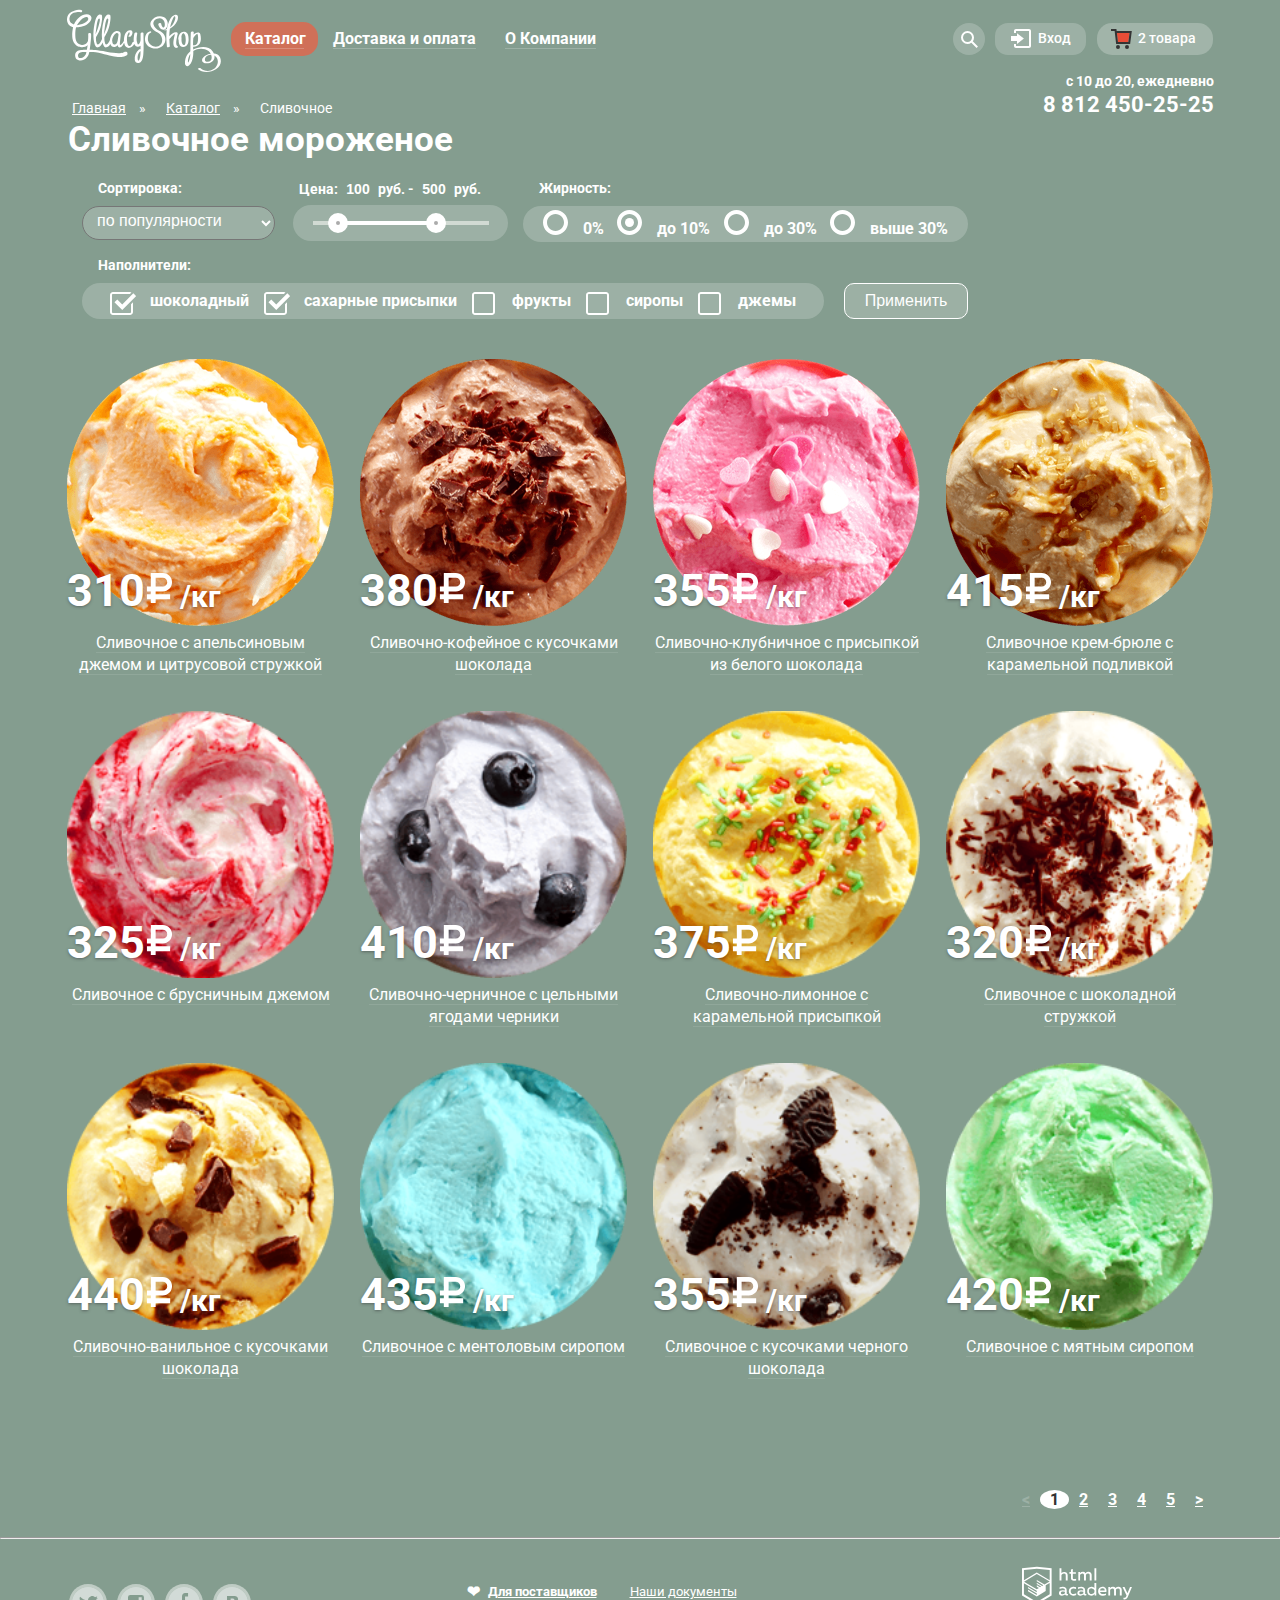
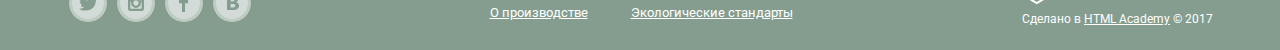
==== catalog.html @ 0a1d98f7 "Разметка + стили" ====
<!DOCTYPE html>
<html lang="ru">
	<head>
		<meta charset="UTF-8">
		<title>Магазин мороженого Глейси</title>
		<link href="https://fonts.googleapis.com/css?family=Roboto:400,500,700&amp;subset=cyrillic" rel="stylesheet">
		<link href="css/normalize.css" rel="stylesheet">
		<link href="css/style.css" rel="stylesheet">
	</head>
		
	<body>
	<div class="wrap-content">
		<div class="header-container">
			<header class="main-header">
				<div class="logo-menu">
					<div class="logo-header">
						<a href="index.html">
							<img src="img/logo.svg" width="154" height="64" alt="Логотип Глейси">
						</a>
					</div>
					<nav class="main-navigation">
						<ul class="site-navigation">
							<li class="top-nav top-nav-active"><a href="#">Каталог</a>
								<div class="head-sub-menu">
									<ul class="sub-menu">
										<li><a class="line-menu" href="#">Новинки</a></li>
										<li><a class="active-nav" href="catalog.html">Сливочное</a></li>
										<li><a href="#">Щербеты</a></li>
										<li><a href="#">Фруктовый лед</a></li>
										<li><a href="#">Мелорин</a></li>
									</ul>
								</div>
							</li>	
							<li class="top-nav"><a href="#">Доставка и оплата</a></li>
							<li class="top-nav"><a href="#">О Компании</a></li>
						</ul>
					</nav>
				</div>
				<section class="user-menu-info">
					<div class="user-menu">
						<h2 class="visually-hidden">Меню пользователя</h2>
						<div class="head-search">
								<a class="button-search" href="#">
									<svg xmlns="http://www.w3.org/2000/svg" xmlns:xlink="http://www.w3.org/1999/xlink" width="17" height="17" viewBox="0 0 17 17"><path class="loupe" fill="#fff" d="M16.958 15.527L11.75 10.32A6.455 6.455 0 0 0 13 6.5 6.5 6.5 0 1 0 6.5 13a6.465 6.465 0 0 0 3.839-1.263l5.205 5.204 1.414-1.414zM6.5 11C4.019 11 2 8.981 2 6.5S4.019 2 6.5 2 11 4.019 11 6.5 8.981 11 6.5 11z"/></svg>
								</a>
							<div class="search-window">
								<div class="search-window-content">
									<form action="https://echo.htmlacademy.ru" method="post">
											<input id="input-search" type="search" name="search" value="" placeholder="Что ищем?">
											<label class="input-name" for="input-search">Что ищем?</label>
											<label class="visually-hidden" for="input-search">Поле поиска</label>
									</form>
								</div>
							</div>
						</div>
						<div class="head-user">
							<a class="button-user" href="#">
								<svg xmlns="http://www.w3.org/2000/svg" xmlns:xlink="http://www.w3.org/1999/xlink" width="21" height="19" viewBox="0 0 21 19"><g class="entrance" fill="#fff"><path d="M6 14.875L12.917 9.5 6 4.125v2.917H-.042v4.917H6z"/><path d="M18 0H5C3.9 0 3 .9 3 2v2h2V2h13v15H5v-2H3v2c0 1.1.9 2 2 2h13c1.1 0 2-.9 2-2V2c0-1.1-.9-2-2-2z"/></g></svg>
								<span>Вход</span>
								</a>
							<div class="user-window">
								<div class="user-window-content">
									<form action="https://echo.htmlacademy.ru" method="post">
										<input id="enter-email" class="enter-email" type="email" name="email" value="" placeholder="Электронная почта" required>
											<label class="input-email" for="enter-email">Электронная почта</label>
											<label class="visually-hidden hidden" for="enter-email">Электронная почта
											</label>
										<input id="enter-password" class="enter-password" type="password" name="password" value="" placeholder="Пароль" required>
											<label class="input-password" for="enter-password">Пароль</label>
											<label class="visually-hidden visibility" for="enter-password">Пароль</label>
										<div class="inner-login">
										<button class="button button-user-enter" type="submit" value="Войти">Войти</button>
										<p>
											<a href="#">Забыли пароль?</a>
											<a href="#">Новая регистрация</a>
										</p>
										</div>
									</form>
								</div>
							</div>
						</div>
						<div class="head-basket">
							<a class="button-full-basket" href="#">
								<svg xmlns="http://www.w3.org/2000/svg" width="21" height="20" viewBox="0 0 21 20"><path fill="#E84D37" d="M5.888 4.031L6.922 13h10.45l1.176-8.969z"/><circle fill="#343434" cx="6.984" cy="18" r="2"/><circle fill="#343434" cx="15.984" cy="18" r="2"/><path fill="#343434" d="M5.657 2.031L5.422 0H0v2h3.64l1.5 13h13.988l1.699-12.969H5.657zM17.372 13H6.922L5.888 4.031h12.66L17.372 13z"/></svg>
							<span>2 товара</span>
							</a>
							<div class="basket-table-window">
								<div class="basket-window-content">
									<form class="basket-window-form" action="https://echo.htmlacademy.ru" method="post">
										<table class="basket-table">
											<tr class="item-price-size">
												<td><button class="basket-close-button" type="submit" value="Оформить заказ">Удалить товар</button></td>
												<td><img src="img/icebasket1.png" width="33" height="33" alt="Плобмир"></td>
												<td style="width: 230px;">Пломбир с апельсиновым джемом</td>
												<td>1,5 кг х 200 руб.</td>
												<td>300 руб.</td>
											</tr>
											<tr class="item-price-size">
												<td><button class="basket-close-button" type="submit" value="Оформить заказ">Удалить товар</button></td>
												<td><img src="img/icebasket2.png" width="33" height="33" alt="Клубничное"></td>
												<td>Клубничный пломбир с присыпкой из белого шоколада</td>
												<td>1,5 кг х 300 руб.</td>
												<td>450 руб.</td>
											</tr>
										</table>
										<div class="sum-total">
											<p><b>Итого: 750 руб.</b></p>
											<button class="button button-offer" type="submit">Оформить заказ</button>
										</div>
									</form>
								</div>
							</div>
						</div>
						<div class="info-menu">
							<p class="work-time">c 10 до 20, ежедневно
							<span><a class="tel" href="tel:88124502525">8 812 450-25-25</a></span></p>
						</div>
					</div>
				</section>
			</header>
		</div>

		<main class="container">
			<div class="breadcrumbs-container">
				<ul class="breadcrumbs">
					<li><a href="index.html">Главная</a></li>
					<li><a href="catalog.html">Каталог</a></li>
					<li><a class="breadcrumbs-active">Сливочное</a></li>
				</ul>
			<h1 class="catalog-caption">Сливочное мороженое</h1>
			</div>
				<section class="filters">
					<h2 class="visually-hidden">Фильтр товаров</h2>
						<form class="filter-form" method="get" action="https://echo.htmlacademy.ru">
							<div class="filter-row1">
								 <fieldset class="filter-category">
								 	<legend class="filter-sorting">Сортировка:</legend>
								 	<label class="visually-hidden" for="select-sorting">Сортировка</label>
								 		<select class="sorting" id="select-sorting">
								 			<option value="popular">по популярности</option>
								 			<option value="cheap">сначала недорогие</option>
								 			<option value="expensive">сначала дорогие</option>
								 			<option value="fat">по жирности</option>
								 		</select>
								 </fieldset>
								 <fieldset class="filter-category">
								 	<legend class="filter-price">Цена:
								 		<input class="min-price" type="text" name="min-price" value="100"> руб. -
								 		<input class="max-price" type="text" name="max-price" value="500"> руб.
								 	</legend>
								 		<div class="filter-range">
								 			<label class="visually-hidden">Цена:</label>
								 			<div class="range-controls">
								 				<div class="scale">
								 					<div class="bar"></div>
								 				</div>
								 			</div>
								 			<div class="range-toggle range-toggle-min"></div>
								 			<div class="range-toggle range-toggle-max"></div>
								 		</div>
								 </fieldset>
								 <fieldset class="filter-category">
								 	<legend class="filter-fat">Жирность:</legend>
								 		<div class="fat-wrapper">
								 			<label class="radio-container" for="zero">0%
												<input class="radio" type="radio" name="fat" id="zero" value="0">
												<span class="radio-checkmark"></span>
								 			</label>
								 			<label class="radio-container" for="ten">до 10%
								 				<input class="radio" type="radio" name="fat" id="ten" value="10" checked>
								 				<span class="radio-checkmark"></span>
								 			</label>
								 			<label class="radio-container" for="thirty">до 30%
								 				<input class="radio" type="radio" name="fat" id="thirty" value="30">
								 				<span class="radio-checkmark"></span>
								 			</label>
								 			<label class="radio-container" for="more-thirty">выше 30%
								 				<input class="radio" type="radio" name="fat" id="more-thirty" value="30+">
								 				<span class="radio-checkmark"></span>
								 			</label>		
								 		</div>
								 </fieldset>
							</div>
							<div class="filter-row2">
								 <fieldset class="filter-category">
								 	<legend class="filter-fillers">Наполнители:</legend>
								 		<div class="fillers">
								 			<label class="box-container" for="chokolate">шоколадный
								 				<input class="checkbox" type="checkbox" name="fillers" id="chokolate" checked>
								 				<span class="box-checkmark"></span>
								 			</label>
								 			<label class="box-container" for="sugar">сахарные присыпки
								 				<input class="checkbox" type="checkbox" name="fillers" id="sugar" checked>
								 				<span class="box-checkmark"></span>
								 			</label>
							 				<label class="box-container" for="fruit">фрукты
												<input class="checkbox" type="checkbox" name="fillers" id="fruit">
												<span class="box-checkmark"></span>
							 				</label>
							 				<label class="box-container" for="syrup">сиропы
							 					<input class="checkbox" type="checkbox" name="fillers" id="syrup">
							 					<span class="box-checkmark"></span>
							 				</label>
							 				<label class="box-container" for="jam">джемы
							 					<input class="checkbox" type="checkbox" name="fillers" id="jam">
							 					<span class="box-checkmark"></span>
							 				</label>		
								 		</div>
								 </fieldset>
								 <button class="filter-button" type="submit">Применить</button>
							</div>
						</form>
				</section>

				<section class="item-list">
					<h2 class="visually-hidden">Все мороженки</h2>
						<div class="catalog-container">
							<ul class="ice-cream-catalog">
								<li class="catalog-item">
									<div class="catalog-image-container">
										<a href="#">
											<img src="img/ice1.png" width="267"	height="267" alt="Апельсиновое мороженое">
										</a>
										<div class="item-price">
											<span>310</span><img src="img/ruble.svg" width="30" height="35" alt="Рублей"><span class="min-kg">/кг</span>
										</div>
										<a class="item-caption" href="#">Сливочное с апельсиновым джемом и цитрусовой стружкой</a>
										<a class="button item-button" href="#">Быстрый просмотр</a>
									</div>
								</li>
								<li class="catalog-item">
									<div class="catalog-image-container">
										<a href="#">
											<img src="img/ice2.png" width="267"	height="267" alt="Сливочно-кофейное с кусочками шоколада">
										</a>
										<div class="item-price">
											<span>380</span><img src="img/ruble.svg" width="30" height="35" alt="Рублей"><span class="min-kg">/кг</span>
										</div>
										<a class="item-caption" href="#">Сливочно-кофейное с кусочками шоколада</a>
										<a class="button item-button" href="#">Быстрый просмотр</a>
									</div>
								</li>
								<li class="catalog-item">
									<div class="catalog-image-container">
										<a href="#">
											<img src="img/ice3.png" width="267"	height="267" alt="Сливочно-клубничное с присыпкой из белого шоколада">
										</a>
										<div class="item-price">
											<span>355</span><img src="img/ruble.svg" width="30" height="35" alt="Рублей"><span class="min-kg">/кг</span>
										</div>
										<a class="item-caption" href="#">Сливочно-клубничное с присыпкой из белого шоколада</a>
										<a class="button item-button" href="#">Быстрый просмотр</a>
									</div>
								</li>
								<li class="catalog-item">
									<div class="catalog-image-container">
										<a href="#">
											<img src="img/ice4.png" width="267"	height="267" alt="Сливочное крем-брюле с карамельной подливкой">
										</a>
										<div class="item-price">
											<span>415</span><img src="img/ruble.svg" width="30" height="35" alt="Рублей"><span class="min-kg">/кг</span>
										</div>
										<a class="item-caption" href="#">Сливочное крем-брюле с карамельной подливкой</a>
										<a class="button item-button" href="#">Быстрый просмотр</a>
									</div>
								</li>
								<li class="catalog-item">
									<div class="catalog-image-container">
										<a href="#">
											<img src="img/ice5.png" width="267"	height="267" alt="Сливочное с брусничным джемом">
										</a>
										<div class="item-price">
											<span>325</span><img src="img/ruble.svg" width="30" height="35" alt="Рублей"><span class="min-kg">/кг</span>
										</div>
										<a class="item-caption" href="#">Сливочное с брусничным джемом</a>
										<a class="button item-button" href="#">Быстрый просмотр</a>
									</div>
								</li>
								<li class="catalog-item">
									<div class="catalog-image-container">
										<a href="#">
											<img src="img/ice6.png" width="267"	height="267" alt="Сливочно-черничное с цельными ягодами черники">
										</a>
										<div class="item-price">
											<span>410</span><img src="img/ruble.svg" width="30" height="35" alt="Рублей"><span class="min-kg">/кг</span>
										</div>
										<a class="item-caption" href="#">Сливочно-черничное с цельными ягодами черники</a>
										<a class="button item-button" href="#">Быстрый просмотр</a>
									</div>
								</li>
								<li class="catalog-item">
									<div class="catalog-image-container">
										<a href="#">
											<img src="img/ice7.png" width="267"	height="267" alt="Сливочно-лимонное с карамельной присыпкой">
										</a>
										<div class="item-price">
											<span>375</span><img src="img/ruble.svg" width="30" height="35" alt="Рублей"><span class="min-kg">/кг</span>
										</div>
										<a class="item-caption" href="#">Сливочно-лимонное с карамельной присыпкой</a>
										<a class="button item-button" href="#">Быстрый просмотр</a>
									</div>
								</li>
								<li class="catalog-item">
									<div class="catalog-image-container">
										<a href="#">
											<img src="img/ice8.png" width="267"	height="267" alt="Сливочное с шоколадной стружкой">
										</a>
										<div class="item-price">
											<span>320</span><img src="img/ruble.svg" width="30" height="35" alt="Рублей"><span class="min-kg">/кг</span>
										</div>
										<a class="item-caption" href="#">Сливочное с шоколадной стружкой</a>
										<a class="button item-button" href="#">Быстрый просмотр</a>
									</div>
								</li>
								<li class="catalog-item">
									<div class="catalog-image-container">
										<a href="#">
											<img src="img/ice9.png" width="267"	height="267" alt="Сливочно-ванильное с кусочками шоколада">
										</a>
										<div class="item-price">
											<span>440</span><img src="img/ruble.svg" width="30" height="35" alt="Рублей"><span class="min-kg">/кг</span>
										</div>
										<a class="item-caption" href="#">Сливочно-ванильное с кусочками шоколада</a>
										<a class="button item-button" href="#">Быстрый просмотр</a>
									</div>
								</li>
								<li class="catalog-item">
									<div class="catalog-image-container">
										<a href="#">
											<img src="img/ice10.png" width="267" height="267" alt="Сливочноe с ментоловым сиропом">
										</a>
										<div class="item-price">
											<span>435</span><img src="img/ruble.svg" width="30" height="35" alt="Рублей"><span class="min-kg">/кг</span>
										</div>
										<a class="item-caption" href="#">Сливочноe с ментоловым сиропом</a>
										<a class="button item-button" href="#">Быстрый просмотр</a>
									</div>
								</li>
								<li class="catalog-item">
									<div class="catalog-image-container">
										<a href="#">
											<img src="img/ice11.png" width="267" height="267" alt="Сливочное с кусочками черного шоколада">
										</a>
										<div class="item-price">
											<span>355</span><img src="img/ruble.svg" width="30" height="35" alt="Рублей"><span class="min-kg">/кг</span>
										</div>
										<a class="item-caption" href="#">Сливочное с кусочками черного шоколада</a>
										<a class="button item-button" href="#">Быстрый просмотр</a>
									</div>
								</li>
								<li class="catalog-item">
									<div class="catalog-image-container">
										<a href="#">
											<img src="img/ice12.png" width="267" height="267" alt="Сливочное с мятным сиропом">
										</a>
										<div class="item-price">
											<span>420</span><img src="img/ruble.svg" width="30" height="35" alt="Рублей"><span class="min-kg">/кг</span>
										</div>
										<a class="item-caption" href="#">Сливочное с мятным сиропом</a>
										<a class="button item-button" href="#">Быстрый просмотр</a>
									</div>
								</li>
							</ul>
						</div>
						<div class="container-pagination-list">
							<ul class="pagination-list">
								<li class="pagination-item not-active">
									<a href="#">&lt;</a></li>
								<li class="pagination-item pagination-item-current">
									<a>1</a></li>
								<li class="pagination-item">
									<a href="#">2</a></li>
								<li class="pagination-item">
									<a href="#">3</a></li>
								<li class="pagination-item">
									<a href="#">4</a></li>
								<li class="pagination-item">
									<a href="#">5</a></li>
								<li class="pagination-item">
									<a href="#">&gt;</a></li>
							</ul>
						</div>
				</section>
			<hr>
		</main>

				
				<footer class="main-footer">
			<h2 class="visually-hidden">Мы в соцсетях</h2>
				<div class="footer-social">
					<ul>
						<li><a class="social-button" href="#"><span class="visually-hidden">Твитер</span>
						<svg xmlns="http://www.w3.org/2000/svg" width="32" height="32" viewBox="0 0 32 32"><path fill="#e6ebe9" d="M16 0C7.164 0 0 7.164 0 16c0 8.837 7.164 16 16 16 8.837 0 16-7.163 16-16 0-8.836-7.163-16-16-16zm7.944 12.809c-.251 6.516-3.463 10.832-10.992 10.702h-.486c-.447 0-4.543-.443-5.344-1.823 2.479.19 4.247-.406 5.12-1.136-1.048-.289-2.923-.461-3.251-2.848.384.104.618.221 1.299.113-1.307-.824-2.758-1.519-2.679-3.643.311.317 1.164.518 1.46.457-.768-.233-2.149-3.244-.974-4.781 1.984 1.79 4.075 3.482 7.804 3.643.227-2.214 1.24-3.699 3.168-4.325 1.84-.479 3.255.26 3.901 1.138.737-.224 1.453-.466 2.193-.685-.004.833-.569 1.463-.935 1.709.747.165 1.423-.475 1.423-.475-.184.963-1.094 1.725-1.707 1.954z"/></svg>
						</a></li>
						<li><a class="social-button" href="#"><span class="visually-hidden">Инстаграм</span>
						<svg xmlns="http://www.w3.org/2000/svg" width="32" height="32" viewBox="0 0 32 32"><g fill="#e6ebe9"><path d="M20.916 16a4.938 4.938 0 1 1-9.877 0c0-.394.051-.773.138-1.14h-.897v6.838h11.396V14.86h-.897c.086.367.137.746.137 1.14z"/><path d="M15.978 18.659c1.466 0 2.659-1.193 2.659-2.659s-1.193-2.659-2.659-2.659c-1.466 0-2.659 1.193-2.659 2.659s1.192 2.659 2.659 2.659zM18.637 10.302h3.039v3.039h-3.039z"/><path d="M16 0C7.164 0 0 7.164 0 16c0 8.837 7.164 16 16 16 8.837 0 16-7.163 16-16 0-8.836-7.163-16-16-16zm7.955 21.698a2.285 2.285 0 0 1-2.279 2.279H10.279A2.285 2.285 0 0 1 8 21.698V10.302a2.286 2.286 0 0 1 2.279-2.279h11.396a2.286 2.286 0 0 1 2.279 2.279v11.396z"/></g></svg></a></li>
						<li><a class="social-button" href="#"><span class="visually-hidden">Фейсбук</span>
						<svg xmlns="http://www.w3.org/2000/svg" width="32" height="32" viewBox="0 0 32 32"><path fill="#e6ebe9" d="M16 0C7.164 0 0 7.163 0 16s7.164 16 16 16c8.837 0 16-7.164 16-16S24.837 0 16 0zm4.062 9.455h-3.021v3.444h3.021v3.445h-3.021v8.61H14.02v-8.61H11v-3.445h3.021V9.455c0-1.902 1.353-3.445 3.021-3.445h3.021v3.445z"/></svg>
						</a></li>
						<li><a class="social-button" href="#"><span class="visually-hidden">Вконтакте</span>
						<svg xmlns="http://www.w3.org/2000/svg" width="32" height="32" viewBox="0 0 32 32"><g fill="#e6ebe9"><path d="M16.637 14.495c.402-.019.719-.082.951-.188.326-.145.54-.33.641-.559.101-.229.15-.496.15-.797 0-.232-.058-.465-.174-.697-.116-.232-.322-.405-.617-.517-.264-.1-.592-.155-.984-.165a76.242 76.242 0 0 0-1.652-.014h-.339v2.965h.565c.571 0 1.057-.009 1.459-.028zM18.118 17.084c-.282-.081-.672-.125-1.166-.132a127.97 127.97 0 0 0-1.55-.009h-.79v3.493h.264c1.014 0 1.74-.003 2.18-.009a3.2 3.2 0 0 0 1.212-.245c.377-.157.633-.364.774-.625s.214-.562.214-.9c0-.446-.088-.788-.261-1.03-.17-.241-.464-.423-.877-.543z"/><path d="M16 0C7.164 0 0 7.164 0 16c0 8.837 7.164 16 16 16 8.837 0 16-7.163 16-16 0-8.836-7.163-16-16-16zm6.602 20.531a3.73 3.73 0 0 1-1.124 1.327c-.552.415-1.161.71-1.823.886s-1.501.264-2.519.264h-6.121V8.987h5.443c1.13 0 1.957.038 2.48.113a5.126 5.126 0 0 1 1.561.5c.533.27.929.632 1.189 1.087.26.455.392.975.392 1.558 0 .678-.179 1.278-.536 1.795-.358.518-.863.92-1.517 1.208v.075c.917.182 1.642.559 2.179 1.13.537.571.807 1.325.807 2.261 0 .678-.138 1.283-.411 1.817z"/></g></svg>
						</a></li>
					</ul>
				</div>

				<div class="footer-docs">
					<ul class="footer-menu">
						<li><a class="heart" href="#">Для поставщиков</a></li>
						<li><a href="#">Наши документы</a></li>
					</ul>
					<ul class="footer-menu-2">
						<li><a href="#">О производстве</a></li>
						<li><a href="#">Экологические стандарты</a></li>
					</ul>
				</div>


				<div class="copyright">
					<a href="https://htmlacademy.ru/intensive/htmlcss"><img src="img/logo-htmlacademy.svg" width="110" height="45" alt="Логотип HTML Academy"></a>
					<p>Сделано в <a href="https://htmlacademy.ru/intensive/htmlcss">HTML Academy</a> © 2017</p>
				</div>
		</footer>
	</div>
	</body>
</html>
---- css/style.css ----
html,
body {
	margin: 0;
	padding: 0;
	font-family: "Roboto", Arial, sans-serif;
	font-size: 16px;
	line-height: 22px;
	color: #323232;
	font-weight: bold;
	background-color: #849d8f;
}

body > input[type="radio"] {
	display: none;
}

/* Стили шрифтов */

.promo-caption {
	font-size: 35px;
	line-height: 41px;
	color: #ffffff;
	font-weight: bold;
}

.feedback-caption {
	font-size: 24px;
	line-height: 28px;
	color: #323232;
	font-weight: bold;
}

.catalog-caption {
	font-size: 35px;
	line-height: 41px;
	color: #ffffff;
	font-weight: bold;
}

.item-caption {
	font-size: 16px;
	line-height: 22px;
	color: #ffffff;
	font-weight: normal;
}

/* Скрыть заголовки доступно */

.visually-hidden:not(:focus):not(:active),
input[type="checkbox"].visually-hidden,
input[type="radio"].visually-hidden {
	position: absolute;
	width: 1px;
	height: 1px;
	margin: -1px;
	border: 0;
	padding: 0;
	white-space: nowrap;
	clip-path: inset(100%);
	clip: rect(0 0 0 0);
	overflow: hidden;
}

/* Слайд + одновременный фон */

.site-wrapper::before,
.site-wrapper::after {
	content: "";
	visibility: hidden;
}

.site-wrapper::before {
	background-image: url("slide-2.png");
}

.site-wrapper::before {
	img;
}

.site-wrapper::after {
	background-image: url("slide-3.png");
}

.site-wrapper {
 	min-width: 940px;
	background-color: #849d8f;
	background-image: url("../img/slide1.png");
 	background-repeat: no-repeat;
 	background-position: top center;
 	transition: background-image 0.5s ease, background-color 0.5s ease;
}

.slider {
	width: 1146px;
	position: relative;
	padding-top: 270px;
	margin: 0 auto;
	text-align: center;
	color: #ffffff;
	margin-bottom: 40px;
}

.slide {
	display: none;
}

.slide-title {
	width: 700px;
	margin: 0 auto;
	margin-top: -9px;
	margin-bottom: 30px;
	font-weight: bold;
	font-size: 60px;
	line-height: 60px;
}

.slide-btn {
	display: inline-block;
	padding: 10px 40px;
	font-weight: bold;
	font-size: 32px;
	line-height: 44px;
	vertical-align: top;
	color: #ffffff;
	text-decoration: none;
	text-shadow: 0 2px 5px rgba(160, 32, 11, 0.76);
	background: #f26843;
	background:    -moz-linear-gradient(top, #f26843 0%, #e74a35 100%);
	background: -webkit-linear-gradient(top, #f26843 0%, #e74a35 100%);
	background:         linear-gradient(to bottom, #f26843 0%, #e74a35 100%);
	border-radius: 100px;
	box-shadow: 0 2px 2px rgba(172, 16, 0, 0.64);
}

.button {
    display: inline-block;
    padding: 10px 22px;
    font-weight: bold;
    font-size: 18px;
    line-height: 24px;
    vertical-align: top;
    color: #ffffff;
	text-decoration: none;
	text-shadow: 0 2px 5px rgba(160, 32, 11, 0.76);
	white-space: nowrap;
	background: #f26843;
	background:    -moz-linear-gradient(top, #f26843 0%, #e74a35 100%);
	background: -webkit-linear-gradient(top, #f26843 0%, #e74a35 100%);
	background:         linear-gradient(to bottom, #f26843 0%, #e74a35 100%);
	border-radius: 100px;
	border: none;
	box-shadow: 0 2px 2px rgba(172, 16, 0, 0.64);
    cursor: pointer;
}

.slide-btn:hover,
.button:hover {
	background:    -moz-linear-gradient(top, #f58669 0%, #ec6f5e 100%);
	background: -webkit-linear-gradient(top, #f58669 0%, #ec6f5e 100%);
	background:         linear-gradient(to bottom, #f58669 0%, #ec6f5e 100%);
	box-shadow: 0 2px 2px rgba(172, 16, 0, 1);
}

.slide-btn:active,
.button:active {
	background:    -moz-linear-gradient(top, #d84732 0%, #e1613e 100%);
	background: -webkit-linear-gradient(top, #d84732 0%, #e1613e 100%);
	background:         linear-gradient(to bottom, #d84732 0%, #e1613e 100%);
	box-shadow: inset 0 2px 2px rgba(172, 16, 0, 1);
}

.slider-controls {
	position: absolute;
	bottom: 21px;
	left: 0;
	z-index: 20;
	font-size: 0;
}

.slider-controls label:hover {
	background-color: #b2c1b7;
}

.slider-controls label {
	display: inline-block;
	width: 17px;
	height: 17px;
	margin-right: 8px;
	vertical-align: top;
	background-color: transparent;
	border: 2px solid #ffffff;
	border-radius: 50%;
	cursor: pointer;
}

#btn-1:checked ~ .site-wrapper #slide1,
#btn-2:checked ~ .site-wrapper #slide2,
#btn-3:checked ~ .site-wrapper #slide3 {
	display: block;
}

#btn-1:checked ~ .site-wrapper {
	background-color: #849d8f;
	background-image: url("../img/slide1.png");
}

#btn-2:checked ~ .site-wrapper {
	background-color: #8996a6;
	background-image: url("../img/slide2.png");
}

#btn-3:checked ~ .site-wrapper {
	background-color: #9d8b84;
	background-image: url("../img/slide3.png");
}

#btn-1:checked ~ .site-wrapper label[for="btn-1"],
#btn-2:checked ~ .site-wrapper label[for="btn-2"],
#btn-3:checked ~ .site-wrapper label[for="btn-3"] {
	background-color: #ffffff;
}

/* Хэдер */

.header-container {
	max-width: 1200px;
	display: flex;
	margin-left: auto;
	margin-right: auto;
}

.main-header {
	display: flex;
	margin-left: auto;
	margin-right: auto;
	width: 1200px;
	font-size: 16px;
	line-height: 18px;
	color: #ffffff;
}

.logo-menu {
	display: flex;
	width: 585px;
}

.logo-header {
	width: 154px;
	margin-top: 9px;
	margin-left: 27px;
}

/* Навигация */

.site-navigation {
	display: flex;
	list-style: none;
	justify-content: space-around;
	width: 380px;
	padding:0;
	margin: 0;
	margin-top: 22px;
	margin-left: 9px;
}

.head-sub-menu {
	position: relative;
	padding-top: 10px;
}

.sub-menu {
	position: absolute;
    top: 5px;
    display: none;
    box-sizing: border-box;
    width: 143px;
    margin-left: -7px;
    padding: 0;
    overflow: hidden;
    list-style: none;
    background-color: rgba(248,247,244,1);
    border-radius: 5px;
    box-shadow: 0 20px 20px rgba(0,0,0,.4);
    z-index: 20;
}

.sub-menu .line-menu {
    position: relative;
    padding-top: 9px;
    padding-bottom: 10px;
    font-weight: bold;
}

.sub-menu .line-menu::after {
    content: "";
    position: absolute;
    right: 9px;
    bottom: 0;
    left: 6px;
    height: 1px;
    background-color: rgba(0,0,0,.2);
}

.site-navigation > li:hover .sub-menu {
    display: block;
}

.site-navigation a {
	display: block;
	padding: 8px 14px;
	color: #ffffff;
	text-decoration: none;
	border-radius: 15px;
}

.top-nav > a::after {
    content: "";
    display: block;
    height: 1px;
    background-color: rgba(255,255,255,.2);
}

.sub-menu a {
	display: block;
    padding: 8px 5px 8px 22px;
    font-weight: 400;
    font-size: 14px;
    line-height: 16px;
    color: #323232;
    white-space: normal;
    text-decoration: none;
}

.site-navigation a:hover,
.site-navigation a:focus {
	color: #242424;
	background-color: #f7f6f3;
}

.sub-menu a:hover {
	color: #242424;
	background: #fbded7;
	border-radius: 0px;
}

.sub-menu a:active {
	color: #242424;
	background: #f6b5a5;
}

ul .top-nav-active {
	width: 87px;
	height: 34px;
	background: #d07058;
	border-radius: 15px;
}

li .active-nav {
	background: #d07058;
	border-radius: 0px;
}

/* Меню пользователя */

.user-menu-info {
	display: flex;
	width: 270px;
	flex-wrap: wrap;
	margin-left: auto;
	margin-right: 22px;
	margin-top: 23px;
	font-weight: 500;
	font-size: 14px;
	line-height: 15px;
}

.user-menu {
	display: flex;
	flex-wrap: wrap;
	justify-content: space-around;
	width: 270px;
}

/* Меню поиска */

.head-search {
	position: relative;
}

.button-search {
	display: flex;
	width: 32px;
	height: 32px;
	background-color: rgba(255,255,255,.2);
	text-align: center;
	border-radius: 50%;
}

.button-search svg { 
	position: absolute;
	top: 0;
	bottom: 0;
	right: 0;
	left: 0;
	margin: auto;
}

.button-search:hover,
.button-search:hover .loupe {
	background-color: rgba(248,247,244,1);
	fill: #000;
}

.search-window {
	width: 342px;
	position: absolute;
	right: 0;
	padding-top: 10px;
	visibility: hidden;
	pointer-events: none;
	transform: scale(0.8);
	opacity: 0;
	transition: all 150ms ease-out;
	box-shadow: 0 20px 20px rgba(0,0,0,.4);
	border-radius: 10px;
	z-index: 20;
}

.search-window-content {
	height: 60px;
	background-color: rgba(248,247,244,1);
	padding: 15px;
	padding-top: 1px;
	border-radius: 10px;
}

.button-search:hover + .search-window,
.button-search:focus + .search-window,
.search-window:hover,
.search-window:focus-within {
	visibility: visible;
	pointer-events: all;
	transform: scale(1);
	opacity: 1;
}

input[type=search] {
	display: block;
	width: 100%;
    box-sizing: border-box;
    margin-top: 20px;
    padding: 10px 14px;
    overflow: hidden;
    color: #000;
    font-weight: bold;
    white-space: nowrap;
    border: 1px solid rgba(178,178,178,.5);
    border-radius: 5px;
    box-shadow: none;
}

input[type=search]:hover {
    padding: 9px 13px;
    border: 2px solid rgba(154,154,154,.52);
}

.search-window-content {
	position: relative;
}

input[type=search]:focus + label {
	position: absolute;
	top: 5px;
	left: 31px;
	visibility: visible;
	color: rgba(91, 157, 223, 1);
	font-size: 11px;
	line-height: 13px;
	font-weight: medium;
}

.input-name {
	visibility: hidden;
}

/* Меню входа */

.head-user {
	position: relative;
}

.button-user {
	position: relative;
	width: 52px;
	height: 21px;
	padding: 8px 6px 3px 33px; 
	display: block;
	background-color: rgba(255,255,255,.2);
	text-align: center;
	border-radius: 13px;
	vertical-align: middle;
	text-decoration: none;
}

.button-user svg { 
	position: absolute;
	left: 16px;
	top: 6px;
}

.button-user:hover,
.button-user:hover .entrance {
	color: #000;
	background-color: rgba(248,247,244,1);
	fill: #000;
}

.user-window {
	display: flex;
	justify-content: space-between;
	position: absolute;
	right: 0px;
	padding-top: 10px;
	visibility: hidden;
	pointer-events: none;
	transform: scale(0.8);
	opacity: 0;
	transition: all 150ms ease-out;
	max-width: 342px;
	box-shadow: 0 20px 20px rgba(0,0,0,.4);
	border-radius: 10px;
	z-index: 20;
}

.user-window-content {
	position: relative;
	text-align: center;
	width: 278px;
	height: 215px;
	background-color: rgba(248,247,244,1);
	border-radius: 10px;
}

.user-window-form {
	height: 215px;
}

.inner-login {
	display: flex;
	justify-content: space-between;
	text-align: left;
	align-items: center;
	width: 245px;
	height: 45px;
	margin-top: 10px;
	margin-left: 20px;
}

.button-user:hover + .user-window,
.button-user:focus + .user-window,
.user-window:hover,
.user-window:focus-within {
	visibility: visible;
	pointer-events: all;
	transform: scale(1);
	opacity: 1;
}

input[type=email]:focus + label {
	position: absolute;
	top: 5px;
	left: 31px;
	visibility: visible;
	color: rgba(91, 157, 223, 1);
	font-size: 11px;
	line-height: 13px;
	font-weight: medium;
}

input[type=password]:focus + label {
	position: absolute;
	top: 67px;
	left: 31px;
	visibility: visible;
	color: rgba(91, 157, 223, 1);
	font-size: 11px;
	line-height: 13px;
	font-weight: medium;
	height: 150px;
}

.enter-email {
    margin-top: 20px;
}

.enter-password {
	margin-top: 10px;
}

.enter-email,
.enter-password,
.user-feedback,
.email-feedback {
	width: 240px;
    box-sizing: border-box;
    padding: 10px 14px;
    overflow: hidden;
    color: #000;
    font-weight: bold;
    white-space: nowrap;
    border: 1px solid rgba(178,178,178,.52);
    border-radius: 5px;
    box-shadow: none;
}

.enter-email:hover,
.enter-password:hover,
.user-feedback:hover,
.email-feedback:hover {
    padding: 9px 13px;
    border: 2px solid rgba(154,154,154,.52);
}

.user-feedback {
	width: 267px;
}

.text-feedback {
	width: 428px;
	box-sizing: border-box;
	padding: 15px 10px;
	overflow: hidden;
	color: #000;
    font-weight: bold;
    white-space: nowrap;
    border: 1px solid rgba(178,178,178,.52);
    border-radius: 5px;
    box-shadow: none;
}

.text-feedback:hover {
	padding: 14px 9px;
    border: 2px solid rgba(154,154,154,.52);
}

.inner-login p {
	width: 130px;
}

.user-window-content a {
    font-size: 13px;
    line-height: 24px;
    color: #323232;
    font-weight: medium;
    text-decoration: none;
    border-bottom: 1px solid rgba(0,0,0,.3);
}

.input-email,
.input-password {
	visibility: hidden;
}

/* Корзина */

.head-basket span {
	color: #fff;
}

.button-empty-basket {
	position: relative;
	width: 72px;
	height: 19px;
	padding: 8px 17px 5px 27px; 
	display: block;
	background-color: rgba(255,255,255,.2);
	text-align: center;
	border-radius: 15px;
	vertical-align: middle;
	text-decoration: none;
}

.button-empty-basket svg { 
	position: absolute;
	left: 17px;
	top: 6px;
}

.button-empty-basket:hover,
.button-empty-basket:hover .basket,
.head-basket:hover span {
	color: #000;
	background-color: rgba(248,247,244,1);
	fill: #000;
}

/* Стилизация плэйсхолдеров */

::-webkit-input-placeholder {color:#b4b4b4; font-weight: 500;}
::-moz-placeholder          {color:#b4b4b4; font-weight: 500;}
:-moz-placeholder           {color:#b4b4b4; font-weight: 500;}
:-ms-input-placeholder      {color:#b4b4b4; font-weight: 500;}

/* Инфо меню */

.info-menu {
	margin: 0;
	padding: 0;
	margin-top: 4px;
	margin-right: 4px;
	text-align: right;
	width: 270px;
	font-size: 14px;
	line-height: 16px;
	font-weight: bold;
}

.info-menu a {
	display: block;
}

.tel {
 	margin-top: 4px;
 	font-size: 22px;
 	line-height: 24px;
 	font-weight: bold;
 	color: #ffffff;
 	text-decoration: none;
 }

 /* Промо */

.promo {
	display: flex;
	margin: 0 auto;
	width: 1146px;
	justify-content: space-between;
}

.promo1 {
	width: 560px;
	height: 230px;
	margin-top: 2px;
	background-image: url(../img/malina.jpg);
	border-radius: 15px;
}

.promo2 {
	width: 560px;
	height: 230px;
	margin-top: 2px;
	background-image: url(../img/chokolate.jpg);
	border-radius: 15px;
}

.promo1 h2,
.promo2 h2 {
	margin-left: 18px;
	margin-top: 16px;
}

.promo1 p,
.promo2 p {
	margin-top: -15px;
	margin-left: 19px;
	font-size: 18px;
	line-height: 22px;
	width: 515px;
	color: #ffffff;
	z-index: 1;
}

.promo1 a {
	margin-left: 375px;
	margin-top: 27px;
}

.promo2 a {
	margin-left: 350px;
	margin-top: 26px;
}

/* Краткий каталог */

.item-list {
	display: flex;
	margin-top: 25px;
	width: 1146px;
	margin: 0 auto;
}

.ice-cream-catalog {
	display: flex;
	justify-content: space-between;
	width: 1146px;
	flex-wrap: wrap;
	padding: 0;
	margin-top: 35px;
	list-style: none;
}

.ice-cream-catalog p {
	width: 267px;
	height: 267px;
	text-align: center;
	text-decoration: underline;
	color: #ffffff;
}

.catalog-item {
	position: relative;
    text-align: center;
	width: 267px;
	padding: 0;
	padding-top: 5px;
  	margin: 0;
	margin-bottom: 30px;
	margin-right: 23px;
}

.item-price {
	position: absolute;
	left: 0px;
	top: 214px;
	color: #ffffff;
	font-size: 45px;
	line-height: 45px;
	font-weight: bold;
	text-shadow: 0 1px 3px rgba(49,50,53,.5);
	z-index: 1;
}

.item-price .rubli {
	position: absolute;
	margin-top: 6px;
	left: 80px;
	z-index: 1;
}

.item-price .min-kg {
	position: absolute;
	top: 6px;
	left: 113px;
	font-size: 30px;
	white-space: nowrap;
	z-index: 1;
}

.hit {
	position: absolute;
	z-index: 2;
}

.catalog-item:hover::before {
    content: "";
    position: absolute;
    left: -9px;
    top: -5px;
    display: block;
    width: 285px;
    height: 340px;
    padding-bottom: 60px;
    background-color: rgba(255,255,255,.2);
    border-radius: 5px;
    box-shadow: 0 20px 20px rgba(0,0,0,.4);
	z-index: 1;
}

.catalog-item:hover .item-button {
    position: absolute;
    left: 150px;
    display: block;
    margin: 10px 10px 10px -101px;
    padding: 10px 18px;
    text-align: center;
    z-index: 2;
}

.catalog-image-container .item-button {
	text-decoration: none;
}

.catalog-image-container .item-caption {
	text-decoration: none;
}

.catalog-image-container .catalog-ice {
	margin-bottom: 5px;
}

.item-caption {
	border-bottom: 1px solid rgba(255,255,255,.1);
}

.catalog-item:hover .item-caption {
	border-bottom: none;
}

.item-button {
	display: none;
}

/* Инфо магазина */

.info-gllacy {
	display: flex;
	width: 1146px;
	height: 307px;
	margin-right: auto;
	margin-left: auto;
	margin-top: -8px;
}

.info-about-us {
	max-width: 1146px;
    padding: 0px;
    background: #ebdfc6 url(../img/wafer.png);
    border-radius: 15px;
}

.info-caption {
	padding-left: 20px;
	padding-top: 24px;
}

.info-about-us .features {
    margin: 0;
    padding: 0;
}

.feature {
	display: inline-block;
	box-sizing: border-box;
	width: 565px;
    margin-right: 2px;
    padding: 17px 8px 10px 76px;
    list-style-type: none;
    vertical-align: top;
    color: #323232;
}

.info-gllacy b {
	font-size: 24px;
	line-height: 30px;
	font-weight: medium;
}

.info-gllacy li {
	list-style: none;
	font-weight: normal;
}

.feature {
	position: relative;
}

.feature1::before  {
	content: "";
	position: absolute;
	background-image: url(../img/ice-cream.svg);
	width: 49px;
  	height: 49px;
  	left: 20px;
    top: 8px;
}

.feature2::before  {
	content: "";
	position: absolute;
	background-image: url(../img/cow.svg);
	width: 49px;
  	height: 49px;
  	left: 16px;
    top: 8px;
}

.feature3::before  {
	content: "";
	position: absolute;
	background-image: url(../img/eco.svg);
	width: 49px;
  	height: 49px;
  	left: 19px;
    top: 5px;
}

.feature4::before  {
	content: "";
	position: absolute;
	background-image: url(../img/thermometer.svg);
	width: 49px;
  	height: 49px;
    left: 15px;
    top: 5px;
}

.news-subscription {
	display: flex;
	width: 1146px;
	justify-content: space-between;
	margin: 0 auto;
	margin-top: 40px;
}

/* Новости */

.news {
	background-image: url(../img/strawberry.jpg);
	width: 560px;
	height: 220px;
	border-radius: 15px;
}

.subscription {
	background-image: url(../img/post-bg.png);
	width: 560px;
	height: 220px;
	border-radius: 15px;
}

.news p {
	margin-left: 20px;
	margin-top: 22px;
	font-size: 16px;
	line-height: 22px;
	font-weight: medium;
}

.news a {
	display: flex;
	width: 285px;
	font-size: 24px;
	line-height: 30px;
	margin-left: 19px;
    margin-top: -12px;
	color: #323232;
	align-content: center;
	text-decoration: underline;
}

.news a:hover,
.news a:active {
	text-decoration: none;
	color: #e84d37;
}

.subscription {
	display: flex;
	flex-wrap: wrap;
}

.subscription p {
	padding: 18px 26px 0px 27px;
	font-size: 16px;
	line-height: 22px;
	font-weight: normal;
}

.subscription-form {
	display: flex;
}

.email-sub {
	position: relative;
	display: flex;
	justify-content: space-between;
	width: 510px;
	margin-left: 25px;
	margin-bottom: 40px;
}

.subscription input {
	width: 369px;
	height: 44px;
	box-sizing: border-box;
}

.subscription-form button {
    box-sizing: border-box;
    width: 129px;
    margin-top: 17px;
    padding: 10px 18px;
    vertical-align: top;
    font-style: 18px;
    line-height: 24px;
    font-weight: 700;
}

.input-subscription span {
	position: absolute;
	display: block;
	top: 0px;
	left: -15px;
	color: rgba(91, 157, 223, 1);
	font-size: 11px;
	line-height: 13px;
	font-weight: medium;
	white-space: nowrap;
}

.input-subscription {
	visibility: hidden;
}

.map {
	position: relative;
    width: 100%;
    min-height: 430px;
    background: url(../img/map.png) no-repeat;
    background-size: cover;
    margin-top: 37px;
}

.map-pin {
	position: absolute;
	top: 190px;
	left: 325px;
}

.map .map-container {
    position: relative;
}

.map-container {
	width: 1146px;
	margin: 0 auto;
	padding-top: 63px;
}

.info-map {
	width: 221px;
    height: 250px;
	margin-left: auto;
	background: #ffffff;
	border-radius: 15px;
	padding: 28px 40px;
	margin-top: -21px;
}

.button-feedback {
	text-align: center;
    width: 206px;
    margin-left: -15px;
    margin-top: 17px;
}

.info-map p {
	font-size: 14px;
 	line-height: 20px;
 	font-weight: normal;
 	font-style: normal;
 	margin-left: -15px;
    margin-top: 2px;                                                                   
}

.feedback-info {
 	font-size: 14px;
 	line-height: 20px;
 	font-weight: normal;
 	font-style: normal;
 	margin: 5px -16px;
 	list-style: none;
 }

 .feedback-info .adres {
 	margin-left: -40px;
 	margin-top: -13px;
 	font-size: 18px;
 	line-height: 24px;
 	font-weight: bold;
 }

.feedback-info li:nth-child(2) {
	margin-top: 0px;
}

.feedback-info li:nth-child(3) {
	margin-left: -40px;
 	margin-top: 18px;
}

.tel a {
	font-size: 18px;
	line-height: 22px;
	color: #323232;
	font-style: normal;
	margin-left: -40px;
	text-decoration: none;
}

.feedback-info .work-time {
	margin-left: -40px;
}

.button-feedback {
	margin-top: 20px;
}

/* Подвал */

.main-footer {
	display: flex;
	width: 1146px;
	justify-content: space-between;
	margin-left: auto;
	margin-right: auto;
}

.footer-social ul {
	display: flex;
	justify-content: space-between;
	width: 190px;
	list-style: none;
	margin: 0 auto;
	margin-left: -9px;
	padding: 0;
}

.social-button {
	display: flex;
	justify-content: center;
	align-items: center;
	width: 32px;
	height: 32px;
	margin-top: 40px;
    margin-left: 14px;
    border-radius: 50%;
    box-shadow: 0 0 0 3px rgba(255,255,255,.6), inset 0 0 0 1px rgba(255,255,255,.6);
    opacity: .8;
}

.social-button:hover path,
.social-button:focus path {
	fill: #ffffff;
}

.footer-menu,
.footer-menu-2 {
	display: flex;
	align-content: space-between;
    padding: 0;
    list-style-type: none;
    margin-left: 30px;
    margin-top: 36px;
    width: 300px;
    font-size: 13px;
    line-height: 16px;
    font-weight: normal;
    color: #323232;
    white-space: nowrap;
}

.footer-docs a {
	font-size: 13px;
	line-height: 18px;
	font-weight: normal;
	color: #ffffff;
}

.footer-menu li:nth-child(2) {
	margin-top: 0px;
	margin-left: 33px;
}

.footer-menu-2 li:nth-child(1) {
	margin-top: -33px;
	margin-left: 2px;
}

.footer-menu-2 li:nth-child(2) {
	margin-top: -33px;
	margin-left: 43px;
}

.heart {
    position: relative;
    font-weight: 700;
}

.heart::before {
    content: "❤";
    position: absolute;
    left: -21px;
    font-weight: medium;
    font-size: 16px;
}

.footer-docs .heart:first-child {
	font-weight: bold;
}

.copyright {
    margin-top: 16px;
    margin-left: 25px;
}

.copyright a + p {
	margin-top: -4px;
}

.copyright p {
	font-size: 12px;
	line-height: 18px;
	font-weight: 400;
	color: #ffffff;
}

.copyright a {
	color: #ffffff;
	text-decoration: underline;
}

/* ----------------Страница каталога--------------------- */

.button-user {
	color: #ffffff;
}

/* Корзина */

.head-basket {
	position: relative;
	height: 32px;
}

.head-basket span {
	margin-left: 14px;
}

.button-full-basket {
	position: relative;
	width: 72px;
	height: 19px;
	padding: 8px 17px 5px 27px; 
	display: block;
	background-color: #a1b4a9;
	text-align: center;
	border-radius: 15px;
	vertical-align: middle;
	text-decoration: none;
}

.button-full-basket svg { 
	position: absolute;
	left: 14px;
	top: 6px;
}

.button-full-basket:hover {
	color: #000;
	background-color: #fff;
}

.basket-table-window {
	display: flex;
	position: absolute;
	right: 0;
	padding-top: 10px;
	visibility: hidden;
	pointer-events: none;
	transform: scale(0.8);
	opacity: 0;
	transition: all 150ms ease-out;
	max-width: 540px;
	box-shadow: 0 20px 20px rgba(0,0,0,.4);
	z-index: 20;
}

.basket-window-content {
	display: flex;
	justify-content: space-around;
	text-align: left;
	background-color: #f8f7f4;
	border-radius: 10px;
}

.basket-window-form {
	width: 540px;
	height: 230px;
	margin-left: 30px;
}

.button-full-basket:hover + .basket-table-window,
.button-full-basket:focus + .basket-table-window,
.basket-table-window:hover,
.basket-table-window:focus-within {
	visibility: visible;
	pointer-events: all;
	transform: scale(1);
	opacity: 1;
}

.head-basket a {
	color: #323232;
}

.basket-table {
	width: 510px;
	margin-top: 15px;
	font-size: 13px;
	line-height: 16px;
	font-weight: normal;
	color: #323232;
	border-bottom: 1px solid #cacac7;
}

.sum-total {
	display: flex;
	flex-wrap: wrap;
	width: 200px;
	height: 45px;
	justify-content: flex-end;
	margin-left: 310px;
}

.button-offer {
	margin-top: 10px;
}

.basket-close-button {
	width: 11px;
    height: 11px;
    font-size: 0;
    background: url(../img/close-X.png);
	margin-bottom: 11px;
    margin-left: -15px;
    border: none;
    outline: none;
    cursor: pointer;
}

.head-basket b {
	font-size: 15px;
	line-height: 18px;
	color: #323232;
}

/* Хлебные крошки */

.breadcrumbs-container {
	display: flex;
	flex-direction: column;
	width: 1146px;
	margin-top: -31px;
	margin-right: auto;
	margin-left: auto;
}

.breadcrumbs-container ul {
	display: flex;
	margin: 0;
	padding: 0;
	margin-left: -15px
}

.breadcrumbs li {
    position: relative;
    font-size: 14px;
    line-height: 16px;
    color: #fff;
}

.breadcrumbs-container h1 {
	margin: 0;
	padding: 0;
	margin-top: 3px;
	margin-left: 1px;
}

.breadcrumbs,
.breadcrumbs a {
	list-style: none;
	font-size: 14px;
	line-height: 16px;
	font-weight: normal;
	color: #ffffff;
}

.breadcrumbs li:nth-child(1),
.breadcrumbs li:nth-child(2) {
	padding: 0 20px;
	text-decoration: underline;
}

.breadcrumbs-active {
	padding: 0 20px;
}

.breadcrumbs li:nth-child(1)::after,
.breadcrumbs li:nth-child(2)::after {
    content: "»";
    position: absolute;
    right: 0;
    color: #fff;
}

/* Фильтры */

.filters {
	display: flex;
	width: 1146px;
	padding: 0;
	margin-right: auto;
	margin-left: auto;
	margin-top: 20px;
}

.filter-row1 {
	display: flex;
	padding: 0;
	margin: 0;
	justify-content: flex-start;
}

.filter-row2 {
	display: flex;
	padding: 0;
	margin: 0;
	margin-top: 15px;
}

.filter-form fieldset {
	width: 100%;
    margin: 0;
    padding: 0;
    padding-left: 15px;
    border: none;
}

.filter-form legend {
    padding-left: 16px;
    padding-bottom: 10px;
    font-weight: medium;
    font-size: 14px;
    line-height: 16px;
    color: #ffffff;
}

/* Сортировка */

.filter-form select {
	width: 193px;
	height: 34px;
	padding-bottom: 5px;
	padding-left: 10px;
	font-size: 16px;
    line-height: 36px;
    color: #ffffff;
    background: rgba(255,255,255,.2);
    background-position: 10px;
    border-radius: 18px;
}

.filter-form select:hover {
	color: #343434;
    background: #ffffff;
}

/* Цена */

.min-price {
	width: 30px;
	text-align: center;
	background: inherit;
	border: none;
	color: #ffffff;
	font-weight: inherit;
	outline: none;
}

.max-price {
	width: 30px;
	text-align: center;
	background: inherit;
	border: none;
	color: #ffffff;
	font-weight: inherit;
	outline: none;
}

.filter-price {
	margin-left: -10px;
	width: 215px;
}

.filter-range {
	position: relative;
	width: 215px;
	height: 36px;
	margin-top: -3px;
	background: rgba(255,255,255,.2);
    border-radius: 18px;
}

.range-control {
	color: #ffffff;
	height: 4px;
	background: #ffffff;
}

.range-controls .scale {
	position: absolute;
	width: 176px;
	height: 4px;
	top: 16px;
	margin-left: 20px;
	background: rgba(209, 218, 211, 1);
}

.range-controls .bar {
	width: 50%;
	height: 4px;
	margin-left: 30px;
	background: #ffffff;
}

.range-toggle {
	position: absolute;
	top: 8px;
	width: 4px;
	height: 4px;
	background: #ababab;
	border: 8px solid #ffffff;
	border-radius: 50%;
	cursor: pointer;
}

.range-toggle-min {
	left: 35px;
}

.range-toggle-max {
	left: 62%;
}

.range-toggle:hover {
	background: #1c4f80;
}

/*Жирность*/

.fat-wrapper {
	position: relative;
	display: flex;
	justify-content: space-between;
	align-items: center;
	width: 405px;
	height: 36px;
	padding: 0 20px;
	background: rgba(255,255,255,.2);
    border-radius: 18px;
    color: #ffffff;
    font-size: 16px;
    line-height: 18px;
    font-weight: medium;
}

.radio-container {
	position: relative;
    display: block;
    padding-left: 40px;
    padding-top: 10px;
    cursor: pointer;
    -webkit-user-select: none;
    -moz-user-select: none;
    -ms-user-select: none;
    user-select: none;
}

.radio-container input {
    position: absolute;
    opacity: 0;
}

.radio-checkmark {
	position: absolute;
    content: "";
    display: inline-block;
    width: 26px;
    height: 26px;
    top: 0;
    left: 0;
    background: url(../img/radio-off.svg);
    background-repeat: no-repeat;
}

.radio-container input:checked ~ .radio-checkmark {
    background: url(../img/radio-on.svg);
    background-repeat: no-repeat;
}

.radio-checkmark:after {
    content: "";
    position: absolute;
    display: none;
}

.radio-container input:checked ~ .-radio-checkmark:after {
    display: block;
}

/* Наполнители */

.fillers {
	position: relative;
	display: flex;
	justify-content: space-around;
	align-items: center;
	width: 702px;
	height: 36px;
	padding: 0 20px;
	background: rgba(255,255,255,.2);
    border-radius: 18px;
    color: #ffffff;
    font-size: 16px;
    line-height: 18px;
    font-weight: medium;
}

.box-container {
	position: relative;
    display: block;
    padding-left: 40px;
    margin-bottom: 0px;
    cursor: pointer;
    -webkit-user-select: none;
    -moz-user-select: none;
    -ms-user-select: none;
    user-select: none;
}

.box-container input {
    position: absolute;
    opacity: 0;
}

.box-checkmark {
	position: absolute;
    content: "";
    display: inline-block;
    width: 26px;
    height: 26px;
    top: 0;
    left: 0;
    background: url(../img/checkbox-off.svg);
    background-repeat: no-repeat;
}

.box-container input:checked ~ .box-checkmark {
    background: url(../img/checkbox-on.svg);
    background-repeat: no-repeat;
}

.box-checkmark:after {
    content: "";
    position: absolute;
    display: none;
}

.box-container input:checked ~ .box-checkmark:after {
    display: block;
}

/* Кнопка фильтра*/

.filter-button {
	width: 144px;
	height: 36px;
	font-size: 16px;
	line-height: 18px;
	font-weight: 500;
	background: #9cb0a4;
	color: #ffffff;
	border: 1px solid white;
	border-radius: 10px;
	margin-top: 26px;
}

.filter-button:hover {
	background: #ffffff;
	color: #323232;
	border: 1px solid white;
	border-radius: 10px;
}

.filter-button:focus {
	background: #eaeaea;
	color: #323232;
	border: 1px solid white;
	border-radius: 10px;
}

.filter button:hover,
.filter button:focus {
	color: #323232;
}

/* Каталог */

.item-list {
	display: flex;
	flex-wrap: wrap;
}

.catalog-item:nth-child(4n) {
    margin-right: 0;
}

.catalog-item a {
	font-size: 16px;
	line-height: 22px;
	font-weight: medium;
	text-decoration: underline;
}

/* Пагинатор */

.pagination-list {
	display: flex;
	justify-content: flex-end;
	width: 1146px;
	padding: 0;
	padding-bottom: 20px;
	margin: 0;
	margin-left: auto;
	margin-right: auto;
	margin-top: 65px;
	list-style-type: none;
	font-size: 16px;
	line-height: 18px;
	font-weight: medium;
	color: #ffffff;
}

.pagination-list a {

	padding: 0 10px;
	font-size: 16px;
	line-height: 18px;
	font-weight: medium;
	color: #ffffff;
}

.pagination-item-current a {
	color: #323232;
	width: 27px;
	height: 27px;
	background: white;
	border-radius: 50%;	
}

.not-active {
	opacity: 0.2;
}

/* Всплывающая форма */

.modal {
	position: fixed;
	background: #f8f7f4;
	border-radius: 15px;
	z-index: 100;
}

.modal-feedback {
	top: 338px;
	left: 33.3%;
	width: 450px;
	height: 430px;
	padding-left: 24px;
	display: none;
}

textarea {
	height: 155px;
	margin-top: -10px;
}

.modal-close {
	position: absolute;
	top: 10px;
	right: 10px;
	width: 22px;
	height: 22px;
	font-size: 0;
	background-color: transparent;
	border: 0;
	cursor: pointer;
}

.modal-close::before,
.modal-close::after {
	content: "";
	position: absolute;
	top: 10px;
	right: 2px;
	width: 19px;
	height: 3px;
	background-color: #231f20;
}

.modal-close::before {
	transform: rotate(45deg);
}

.modal-close::after {
	transform: rotate(-45deg);
}

.feedback-form {
	display: flex;
	flex-direction: column;
	margin-top: -20px;
}

.email-feedback {
	width: 267px;
	margin-top: -20px;
}

.btn-fb {
	margin-top: -20px;
	margin-left: 286px;
}
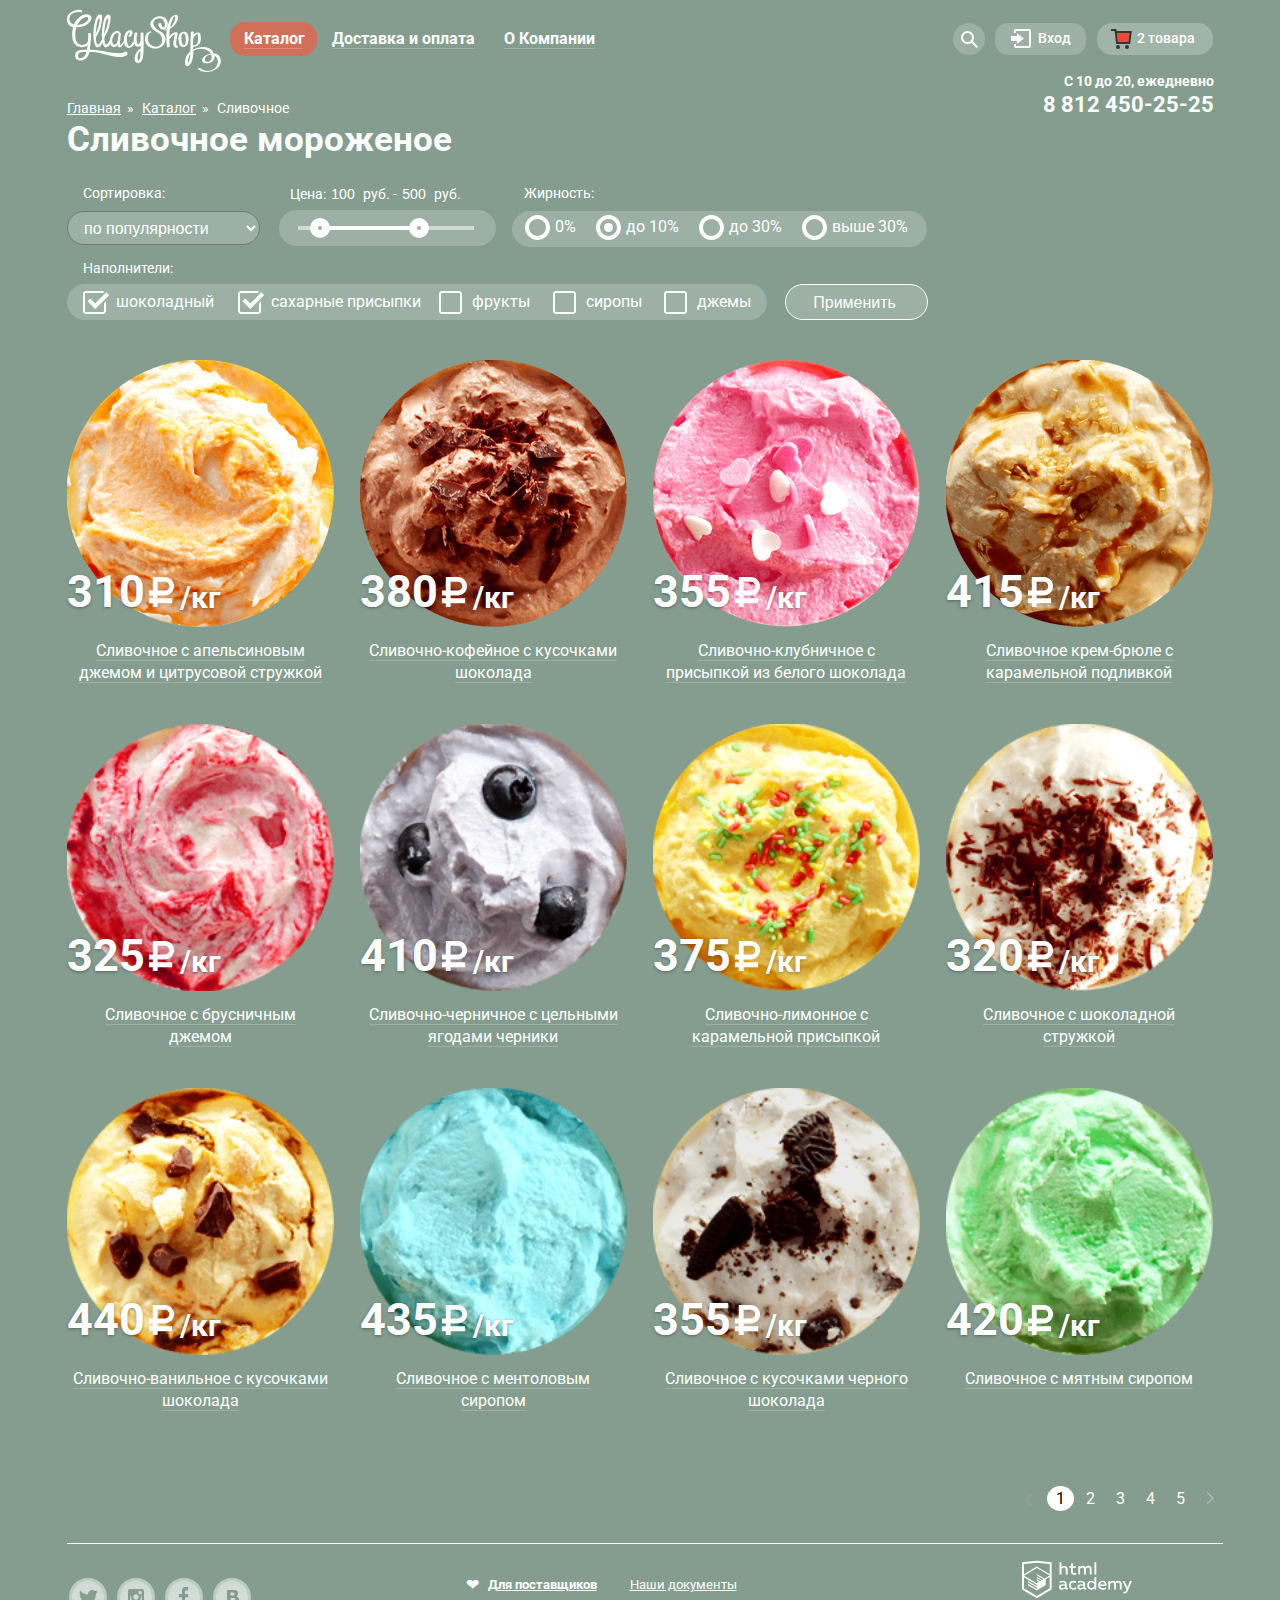
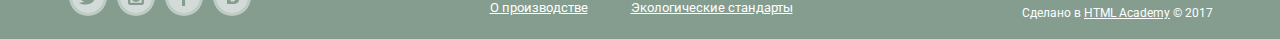
==== commit 8210c54f: "Проект на 1-ю проверкку" ====
--- a/catalog.html
+++ b/catalog.html
@@ -6,8 +6,7 @@
 		<link href="https://fonts.googleapis.com/css?family=Roboto:400,500,700&amp;subset=cyrillic" rel="stylesheet">
 		<link href="css/normalize.css" rel="stylesheet">
 		<link href="css/style.css" rel="stylesheet">
-	</head>
-		
+	</head>	
 	<body>
 	<div class="wrap-content">
 		<div class="header-container">
@@ -46,9 +45,8 @@
 							<div class="search-window">
 								<div class="search-window-content">
 									<form action="https://echo.htmlacademy.ru" method="post">
-											<input id="input-search" type="search" name="search" value="" placeholder="Что ищем?">
-											<label class="input-name" for="input-search">Что ищем?</label>
-											<label class="visually-hidden" for="input-search">Поле поиска</label>
+											<input class="input-search" id="input-search" type="search" name="search" value="" placeholder="Что ищем?">
+												<label class="label-search" for="input-search">Что ищем?</label>
 									</form>
 								</div>
 							</div>
@@ -61,13 +59,10 @@
 							<div class="user-window">
 								<div class="user-window-content">
 									<form action="https://echo.htmlacademy.ru" method="post">
-										<input id="enter-email" class="enter-email" type="email" name="email" value="" placeholder="Электронная почта" required>
-											<label class="input-email" for="enter-email">Электронная почта</label>
-											<label class="visually-hidden hidden" for="enter-email">Электронная почта
-											</label>
-										<input id="enter-password" class="enter-password" type="password" name="password" value="" placeholder="Пароль" required>
-											<label class="input-password" for="enter-password">Пароль</label>
-											<label class="visually-hidden visibility" for="enter-password">Пароль</label>
+										<input class="input-email" id="input-email" type="email" name="email" value="" placeholder="Электронная почта" required>
+											<label class="label-email" for="input-email">Электронная почта</label>
+										<input class="input-password" id="input-password"  type="password" name="password" value="" placeholder="Пароль" required>
+											<label class="label-password" for="input-password">Пароль</label>
 										<div class="inner-login">
 										<button class="button button-user-enter" type="submit" value="Войти">Войти</button>
 										<p>
@@ -79,7 +74,7 @@
 								</div>
 							</div>
 						</div>
-						<div class="head-basket">
+						<div class="head-basket-catalog">
 							<a class="button-full-basket" href="#">
 								<svg xmlns="http://www.w3.org/2000/svg" width="21" height="20" viewBox="0 0 21 20"><path fill="#E84D37" d="M5.888 4.031L6.922 13h10.45l1.176-8.969z"/><circle fill="#343434" cx="6.984" cy="18" r="2"/><circle fill="#343434" cx="15.984" cy="18" r="2"/><path fill="#343434" d="M5.657 2.031L5.422 0H0v2h3.64l1.5 13h13.988l1.699-12.969H5.657zM17.372 13H6.922L5.888 4.031h12.66L17.372 13z"/></svg>
 							<span>2 товара</span>
@@ -112,14 +107,13 @@
 							</div>
 						</div>
 						<div class="info-menu">
-							<p class="work-time">c 10 до 20, ежедневно
+							<p class="work-time">C 10 до 20, ежедневно
 							<span><a class="tel" href="tel:88124502525">8 812 450-25-25</a></span></p>
 						</div>
 					</div>
 				</section>
 			</header>
 		</div>
-
 		<main class="container">
 			<div class="breadcrumbs-container">
 				<ul class="breadcrumbs">
@@ -162,21 +156,21 @@
 								 <fieldset class="filter-category">
 								 	<legend class="filter-fat">Жирность:</legend>
 								 		<div class="fat-wrapper">
-								 			<label class="radio-container" for="zero">0%
+								 			<label class="radio-container zero" for="zero">0%
 												<input class="radio" type="radio" name="fat" id="zero" value="0">
-												<span class="radio-checkmark"></span>
+												<span class="radio-checkmark radio-block"></span>
 								 			</label>
 								 			<label class="radio-container" for="ten">до 10%
 								 				<input class="radio" type="radio" name="fat" id="ten" value="10" checked>
-								 				<span class="radio-checkmark"></span>
+								 				<span class="radio-checkmark radio-block"></span>
 								 			</label>
 								 			<label class="radio-container" for="thirty">до 30%
 								 				<input class="radio" type="radio" name="fat" id="thirty" value="30">
-								 				<span class="radio-checkmark"></span>
+								 				<span class="radio-checkmark radio-block"></span>
 								 			</label>
-								 			<label class="radio-container" for="more-thirty">выше 30%
+								 			<label class="radio-container more-thirty" for="more-thirty">выше 30%
 								 				<input class="radio" type="radio" name="fat" id="more-thirty" value="30+">
-								 				<span class="radio-checkmark"></span>
+								 				<span class="radio-checkmark radio-block"></span>
 								 			</label>		
 								 		</div>
 								 </fieldset>
@@ -185,25 +179,25 @@
 								 <fieldset class="filter-category">
 								 	<legend class="filter-fillers">Наполнители:</legend>
 								 		<div class="fillers">
-								 			<label class="box-container" for="chokolate">шоколадный
+								 			<label class="box-container box-chokolate" for="chokolate">шоколадный
 								 				<input class="checkbox" type="checkbox" name="fillers" id="chokolate" checked>
-								 				<span class="box-checkmark"></span>
+								 				<span class="box-checkmark box-block"></span>
 								 			</label>
 								 			<label class="box-container" for="sugar">сахарные присыпки
 								 				<input class="checkbox" type="checkbox" name="fillers" id="sugar" checked>
-								 				<span class="box-checkmark"></span>
+								 				<span class="box-checkmark box-block"></span>
 								 			</label>
-							 				<label class="box-container" for="fruit">фрукты
+							 				<label class="box-container box-fruit" for="fruit">фрукты
 												<input class="checkbox" type="checkbox" name="fillers" id="fruit">
-												<span class="box-checkmark"></span>
+												<span class="box-checkmark box-block"></span>
 							 				</label>
-							 				<label class="box-container" for="syrup">сиропы
+							 				<label class="box-container box-syrup" for="syrup">сиропы
 							 					<input class="checkbox" type="checkbox" name="fillers" id="syrup">
-							 					<span class="box-checkmark"></span>
+							 					<span class="box-checkmark box-block"></span>
 							 				</label>
-							 				<label class="box-container" for="jam">джемы
+							 				<label class="box-container box-jam" for="jam">джемы
 							 					<input class="checkbox" type="checkbox" name="fillers" id="jam">
-							 					<span class="box-checkmark"></span>
+							 					<span class="box-checkmark box-block"></span>
 							 				</label>		
 								 		</div>
 								 </fieldset>
@@ -211,7 +205,6 @@
 							</div>
 						</form>
 				</section>
-
 				<section class="item-list">
 					<h2 class="visually-hidden">Все мороженки</h2>
 						<div class="catalog-container">
@@ -219,12 +212,14 @@
 								<li class="catalog-item">
 									<div class="catalog-image-container">
 										<a href="#">
-											<img src="img/ice1.png" width="267"	height="267" alt="Апельсиновое мороженое">
-										</a>
-										<div class="item-price">
-											<span>310</span><img src="img/ruble.svg" width="30" height="35" alt="Рублей"><span class="min-kg">/кг</span>
-										</div>
-										<a class="item-caption" href="#">Сливочное с апельсиновым джемом и цитрусовой стружкой</a>
+											<img class="ice-img" src="img/ice1.png" width="267"	height="267" alt="Апельсиновое мороженое">
+										</a>
+										<div class="item-price">
+											<span>310</span><img class="rubli" src="img/ruble.svg" width="30" height="35" alt="₽"><span class="min-kg">/кг</span>
+										</div>
+										<div class="item-caption">
+											<a href="#">Сливочное с апельсиновым джемом и цитрусовой стружкой</a>
+										</div>
 										<a class="button item-button" href="#">Быстрый просмотр</a>
 									</div>
 								</li>
@@ -234,9 +229,11 @@
 											<img src="img/ice2.png" width="267"	height="267" alt="Сливочно-кофейное с кусочками шоколада">
 										</a>
 										<div class="item-price">
-											<span>380</span><img src="img/ruble.svg" width="30" height="35" alt="Рублей"><span class="min-kg">/кг</span>
-										</div>
-										<a class="item-caption" href="#">Сливочно-кофейное с кусочками шоколада</a>
+											<span>380</span><img class="rubli" src="img/ruble.svg" width="30" height="35" alt="₽"><span class="min-kg">/кг</span>
+										</div>
+										<div class="item-caption">
+											<a href="#">Сливочно-кофейное с кусочками шоколада</a>
+										</div>
 										<a class="button item-button" href="#">Быстрый просмотр</a>
 									</div>
 								</li>
@@ -246,9 +243,11 @@
 											<img src="img/ice3.png" width="267"	height="267" alt="Сливочно-клубничное с присыпкой из белого шоколада">
 										</a>
 										<div class="item-price">
-											<span>355</span><img src="img/ruble.svg" width="30" height="35" alt="Рублей"><span class="min-kg">/кг</span>
-										</div>
-										<a class="item-caption" href="#">Сливочно-клубничное с присыпкой из белого шоколада</a>
+											<span>355</span><img class="rubli" src="img/ruble.svg" width="30" height="35" alt="₽"><span class="min-kg">/кг</span>
+										</div>
+										<div class="item-caption">
+											<a href="#">Сливочно-клубничное с присыпкой из белого шоколада</a>
+										</div>
 										<a class="button item-button" href="#">Быстрый просмотр</a>
 									</div>
 								</li>
@@ -258,9 +257,11 @@
 											<img src="img/ice4.png" width="267"	height="267" alt="Сливочное крем-брюле с карамельной подливкой">
 										</a>
 										<div class="item-price">
-											<span>415</span><img src="img/ruble.svg" width="30" height="35" alt="Рублей"><span class="min-kg">/кг</span>
-										</div>
-										<a class="item-caption" href="#">Сливочное крем-брюле с карамельной подливкой</a>
+											<span>415</span><img class="rubli" src="img/ruble.svg" width="30" height="35" alt="₽"><span class="min-kg">/кг</span>
+										</div>
+										<div class="item-caption">
+											<a href="#">Сливочное крем-брюле с карамельной подливкой</a>
+										</div>
 										<a class="button item-button" href="#">Быстрый просмотр</a>
 									</div>
 								</li>
@@ -270,9 +271,11 @@
 											<img src="img/ice5.png" width="267"	height="267" alt="Сливочное с брусничным джемом">
 										</a>
 										<div class="item-price">
-											<span>325</span><img src="img/ruble.svg" width="30" height="35" alt="Рублей"><span class="min-kg">/кг</span>
-										</div>
-										<a class="item-caption" href="#">Сливочное с брусничным джемом</a>
+											<span>325</span><img class="rubli" src="img/ruble.svg" width="30" height="35" alt="₽"><span class="min-kg">/кг</span>
+										</div>
+										<div class="item-caption">
+											<a href="#">Сливочное с брусничным джемом</a>
+										</div>
 										<a class="button item-button" href="#">Быстрый просмотр</a>
 									</div>
 								</li>
@@ -282,9 +285,11 @@
 											<img src="img/ice6.png" width="267"	height="267" alt="Сливочно-черничное с цельными ягодами черники">
 										</a>
 										<div class="item-price">
-											<span>410</span><img src="img/ruble.svg" width="30" height="35" alt="Рублей"><span class="min-kg">/кг</span>
-										</div>
-										<a class="item-caption" href="#">Сливочно-черничное с цельными ягодами черники</a>
+											<span>410</span><img class="rubli" src="img/ruble.svg" width="30" height="35" alt="₽"><span class="min-kg">/кг</span>
+										</div>
+										<div class="item-caption">
+											<a href="#">Сливочно-черничное с цельными ягодами черники</a>
+										</div>
 										<a class="button item-button" href="#">Быстрый просмотр</a>
 									</div>
 								</li>
@@ -294,9 +299,11 @@
 											<img src="img/ice7.png" width="267"	height="267" alt="Сливочно-лимонное с карамельной присыпкой">
 										</a>
 										<div class="item-price">
-											<span>375</span><img src="img/ruble.svg" width="30" height="35" alt="Рублей"><span class="min-kg">/кг</span>
-										</div>
-										<a class="item-caption" href="#">Сливочно-лимонное с карамельной присыпкой</a>
+											<span>375</span><img class="rubli" src="img/ruble.svg" width="30" height="35" alt="₽"><span class="min-kg">/кг</span>
+										</div>
+										<div class="item-caption">
+											<a href="#">Сливочно-лимонное с карамельной присыпкой</a>
+										</div>
 										<a class="button item-button" href="#">Быстрый просмотр</a>
 									</div>
 								</li>
@@ -306,9 +313,11 @@
 											<img src="img/ice8.png" width="267"	height="267" alt="Сливочное с шоколадной стружкой">
 										</a>
 										<div class="item-price">
-											<span>320</span><img src="img/ruble.svg" width="30" height="35" alt="Рублей"><span class="min-kg">/кг</span>
-										</div>
-										<a class="item-caption" href="#">Сливочное с шоколадной стружкой</a>
+											<span>320</span><img class="rubli" src="img/ruble.svg" width="30" height="35" alt="₽"><span class="min-kg">/кг</span>
+										</div>
+										<div class="item-caption">
+											<a href="#">Сливочное с шоколадной стружкой</a>
+										</div>
 										<a class="button item-button" href="#">Быстрый просмотр</a>
 									</div>
 								</li>
@@ -318,9 +327,11 @@
 											<img src="img/ice9.png" width="267"	height="267" alt="Сливочно-ванильное с кусочками шоколада">
 										</a>
 										<div class="item-price">
-											<span>440</span><img src="img/ruble.svg" width="30" height="35" alt="Рублей"><span class="min-kg">/кг</span>
-										</div>
-										<a class="item-caption" href="#">Сливочно-ванильное с кусочками шоколада</a>
+											<span>440</span><img class="rubli" src="img/ruble.svg" width="30" height="35" alt="₽"><span class="min-kg">/кг</span>
+										</div>
+										<div class="item-caption">
+											<a href="#">Сливочно-ванильное с кусочками шоколада</a>
+										</div>
 										<a class="button item-button" href="#">Быстрый просмотр</a>
 									</div>
 								</li>
@@ -330,9 +341,11 @@
 											<img src="img/ice10.png" width="267" height="267" alt="Сливочноe с ментоловым сиропом">
 										</a>
 										<div class="item-price">
-											<span>435</span><img src="img/ruble.svg" width="30" height="35" alt="Рублей"><span class="min-kg">/кг</span>
-										</div>
-										<a class="item-caption" href="#">Сливочноe с ментоловым сиропом</a>
+											<span>435</span><img class="rubli" src="img/ruble.svg" width="30" height="35" alt="₽"><span class="min-kg">/кг</span>
+										</div>
+										<div class="item-caption">
+											<a href="#">Сливочноe с ментоловым сиропом</a>
+										</div>
 										<a class="button item-button" href="#">Быстрый просмотр</a>
 									</div>
 								</li>
@@ -342,9 +355,11 @@
 											<img src="img/ice11.png" width="267" height="267" alt="Сливочное с кусочками черного шоколада">
 										</a>
 										<div class="item-price">
-											<span>355</span><img src="img/ruble.svg" width="30" height="35" alt="Рублей"><span class="min-kg">/кг</span>
-										</div>
-										<a class="item-caption" href="#">Сливочное с кусочками черного шоколада</a>
+											<span>355</span><img class="rubli" src="img/ruble.svg" width="30" height="35" alt="₽"><span class="min-kg">/кг</span>
+										</div>
+										<div class="item-caption">
+											<a href="#">Сливочное с кусочками черного шоколада</a>
+										</div>
 										<a class="button item-button" href="#">Быстрый просмотр</a>
 									</div>
 								</li>
@@ -354,9 +369,11 @@
 											<img src="img/ice12.png" width="267" height="267" alt="Сливочное с мятным сиропом">
 										</a>
 										<div class="item-price">
-											<span>420</span><img src="img/ruble.svg" width="30" height="35" alt="Рублей"><span class="min-kg">/кг</span>
-										</div>
-										<a class="item-caption" href="#">Сливочное с мятным сиропом</a>
+											<span>420</span><img class="rubli" src="img/ruble.svg" width="30" height="35" alt="₽"><span class="min-kg">/кг</span>
+										</div>
+										<div class="item-caption">
+											<a href="#">Сливочное с мятным сиропом</a>
+										</div>
 										<a class="button item-button" href="#">Быстрый просмотр</a>
 									</div>
 								</li>
@@ -365,27 +382,29 @@
 						<div class="container-pagination-list">
 							<ul class="pagination-list">
 								<li class="pagination-item not-active">
-									<a href="#">&lt;</a></li>
+									<a href="#">
+										<svg xmlns="http://www.w3.org/2000/svg" width="8" height="12" viewBox="0 0 8 12"><path fill="#C1C6CE" d="M7.237 5.642L1.729.133a.506.506 0 1 0-.716.716L6.163 6l-5.151 5.15a.507.507 0 0 0 .716.717l5.509-5.509a.504.504 0 0 0 0-.716z"/></svg>
+									</a></li>
 								<li class="pagination-item pagination-item-current">
 									<a>1</a></li>
-								<li class="pagination-item">
+								<li class="pagination-item pagination-click">
 									<a href="#">2</a></li>
-								<li class="pagination-item">
+								<li class="pagination-item pagination-click">
 									<a href="#">3</a></li>
-								<li class="pagination-item">
+								<li class="pagination-item pagination-click">
 									<a href="#">4</a></li>
-								<li class="pagination-item">
+								<li class="pagination-item pagination-click">
 									<a href="#">5</a></li>
 								<li class="pagination-item">
-									<a href="#">&gt;</a></li>
+									<a href="#">
+										<svg xmlns="http://www.w3.org/2000/svg" width="8" height="12" viewBox="0 0 8 12"><path fill="#C1C6CE" d="M7.237 5.642L1.729.133a.506.506 0 1 0-.716.716L6.163 6l-5.151 5.15a.507.507 0 0 0 .716.717l5.509-5.509a.504.504 0 0 0 0-.716z"/></svg>
+									</a>
+								</li>
 							</ul>
 						</div>
 				</section>
-			<hr>
-		</main>
-
-				
-				<footer class="main-footer">
+		</main>	
+		<footer class="main-footer">
 			<h2 class="visually-hidden">Мы в соцсетях</h2>
 				<div class="footer-social">
 					<ul>
@@ -402,7 +421,6 @@
 						</a></li>
 					</ul>
 				</div>
-
 				<div class="footer-docs">
 					<ul class="footer-menu">
 						<li><a class="heart" href="#">Для поставщиков</a></li>
@@ -413,8 +431,6 @@
 						<li><a href="#">Экологические стандарты</a></li>
 					</ul>
 				</div>
-
-
 				<div class="copyright">
 					<a href="https://htmlacademy.ru/intensive/htmlcss"><img src="img/logo-htmlacademy.svg" width="110" height="45" alt="Логотип HTML Academy"></a>
 					<p>Сделано в <a href="https://htmlacademy.ru/intensive/htmlcss">HTML Academy</a> © 2017</p>
--- a/css/style.css
+++ b/css/style.css
@@ -1,47 +1,48 @@
 html,
 body {
-	margin: 0;
-	padding: 0;
-	font-family: "Roboto", Arial, sans-serif;
-	font-size: 16px;
-	line-height: 22px;
-	color: #323232;
-	font-weight: bold;
-	background-color: #849d8f;
+    margin: 0;
+    padding: 0;
+    font-family: "Roboto", Arial, sans-serif;
+    font-size: 16px;
+    line-height: 22px;
+    color: #323232;
+    font-weight: bold;
+    background-color: #849d8f;
 }
 
 body > input[type="radio"] {
-	display: none;
+    display: none;
 }
 
 /* Стили шрифтов */
 
 .promo-caption {
-	font-size: 35px;
-	line-height: 41px;
-	color: #ffffff;
-	font-weight: bold;
+    font-size: 35px;
+    line-height: 41px;
+    color: #ffffff;
+    font-weight: bold;
 }
 
 .feedback-caption {
-	font-size: 24px;
-	line-height: 28px;
-	color: #323232;
-	font-weight: bold;
+    font-size: 24px;
+    line-height: 28px;
+    color: #323232;
+    font-weight: bold;
 }
 
 .catalog-caption {
-	font-size: 35px;
-	line-height: 41px;
-	color: #ffffff;
-	font-weight: bold;
-}
-
-.item-caption {
-	font-size: 16px;
-	line-height: 22px;
-	color: #ffffff;
-	font-weight: normal;
+    font-size: 35px;
+    line-height: 41px;
+    color: #ffffff;
+    font-weight: bold;
+}
+
+.item-caption-for-hit a,
+.item-caption a {
+    font-size: 16px;
+    line-height: 22px;
+    color: #ffffff;
+    font-weight: normal;
 }
 
 /* Скрыть заголовки доступно */
@@ -49,227 +50,224 @@
 .visually-hidden:not(:focus):not(:active),
 input[type="checkbox"].visually-hidden,
 input[type="radio"].visually-hidden {
-	position: absolute;
-	width: 1px;
-	height: 1px;
-	margin: -1px;
-	border: 0;
-	padding: 0;
-	white-space: nowrap;
-	clip-path: inset(100%);
-	clip: rect(0 0 0 0);
-	overflow: hidden;
+    position: absolute;
+    width: 1px;
+    height: 1px;
+    margin: -1px;
+    border: 0;
+    padding: 0;
+    white-space: nowrap;
+    -webkit-clip-path: inset(100%);
+    clip: rect(0 0 0 0);
+    overflow: hidden;
 }
 
 /* Слайд + одновременный фон */
 
 .site-wrapper::before,
 .site-wrapper::after {
-	content: "";
-	visibility: hidden;
+    content: "";
+    visibility: hidden;
 }
 
 .site-wrapper::before {
-	background-image: url("slide-2.png");
-}
-
-.site-wrapper::before {
-	img;
+    background-image: url("../img/slide2.png");
 }
 
 .site-wrapper::after {
-	background-image: url("slide-3.png");
+    background-image: url("../img/slide3.png");
 }
 
 .site-wrapper {
- 	min-width: 940px;
-	background-color: #849d8f;
-	background-image: url("../img/slide1.png");
- 	background-repeat: no-repeat;
- 	background-position: top center;
- 	transition: background-image 0.5s ease, background-color 0.5s ease;
+    min-width: 940px;
+    background-color: #849d8f;
+    background-image: url("../img/slide1.png");
+    background-repeat: no-repeat;
+    background-position: top center;
+    transition: background-image 0.5s ease, background-color 0.5s ease;
 }
 
 .slider {
-	width: 1146px;
-	position: relative;
-	padding-top: 270px;
-	margin: 0 auto;
-	text-align: center;
-	color: #ffffff;
-	margin-bottom: 40px;
+    width: 1146px;
+    position: relative;
+    padding-top: 270px;
+    margin: 0 auto;
+    text-align: center;
+    color: #ffffff;
+    margin-bottom: 40px;
 }
 
 .slide {
-	display: none;
+    display: none;
 }
 
 .slide-title {
-	width: 700px;
-	margin: 0 auto;
-	margin-top: -9px;
-	margin-bottom: 30px;
-	font-weight: bold;
-	font-size: 60px;
-	line-height: 60px;
+    width: 700px;
+    margin: 0 auto;
+    margin-top: -9px;
+    margin-bottom: 30px;
+    font-weight: bold;
+    font-size: 60px;
+    line-height: 60px;
 }
 
 .slide-btn {
-	display: inline-block;
-	padding: 10px 40px;
-	font-weight: bold;
-	font-size: 32px;
-	line-height: 44px;
-	vertical-align: top;
-	color: #ffffff;
-	text-decoration: none;
-	text-shadow: 0 2px 5px rgba(160, 32, 11, 0.76);
-	background: #f26843;
-	background:    -moz-linear-gradient(top, #f26843 0%, #e74a35 100%);
-	background: -webkit-linear-gradient(top, #f26843 0%, #e74a35 100%);
-	background:         linear-gradient(to bottom, #f26843 0%, #e74a35 100%);
-	border-radius: 100px;
-	box-shadow: 0 2px 2px rgba(172, 16, 0, 0.64);
+    display: inline-block;
+    padding: 10px 40px;
+    font-weight: bold;
+    font-size: 32px;
+    line-height: 44px;
+    vertical-align: top;
+    color: #ffffff;
+    text-decoration: none;
+    text-shadow: 0 2px 5px rgba(160, 32, 11, 0.76);
+    background: #f26843;
+    background: -moz-linear-gradient(top, #f26843 0%, #e74a35 100%);
+    background: -webkit-linear-gradient(top, #f26843 0%, #e74a35 100%);
+    background: linear-gradient(to bottom, #f26843 0%, #e74a35 100%);
+    border-radius: 100px;
+    box-shadow: 0 2px 2px rgba(172, 16, 0, 0.64);
 }
 
 .button {
     display: inline-block;
+    margin-right: 10px;
     padding: 10px 22px;
     font-weight: bold;
     font-size: 18px;
     line-height: 24px;
     vertical-align: top;
     color: #ffffff;
-	text-decoration: none;
-	text-shadow: 0 2px 5px rgba(160, 32, 11, 0.76);
-	white-space: nowrap;
-	background: #f26843;
-	background:    -moz-linear-gradient(top, #f26843 0%, #e74a35 100%);
-	background: -webkit-linear-gradient(top, #f26843 0%, #e74a35 100%);
-	background:         linear-gradient(to bottom, #f26843 0%, #e74a35 100%);
-	border-radius: 100px;
-	border: none;
-	box-shadow: 0 2px 2px rgba(172, 16, 0, 0.64);
+    text-decoration: none;
+    text-shadow: 0 2px 5px rgba(160, 32, 11, 0.76);
+    white-space: nowrap;
+    background: #f26843;
+    background: -moz-linear-gradient(top, #f26843 0%, #e74a35 100%);
+    background: -webkit-linear-gradient(top, #f26843 0%, #e74a35 100%);
+    background: linear-gradient(to bottom, #f26843 0%, #e74a35 100%);
+    border-radius: 100px;
+    border: none;
+    box-shadow: 0 2px 2px rgba(172, 16, 0, 0.64);
     cursor: pointer;
 }
 
 .slide-btn:hover,
 .button:hover {
-	background:    -moz-linear-gradient(top, #f58669 0%, #ec6f5e 100%);
-	background: -webkit-linear-gradient(top, #f58669 0%, #ec6f5e 100%);
-	background:         linear-gradient(to bottom, #f58669 0%, #ec6f5e 100%);
-	box-shadow: 0 2px 2px rgba(172, 16, 0, 1);
+    background: -moz-linear-gradient(top, #f58669 0%, #ec6f5e 100%);
+    background: -webkit-linear-gradient(top, #f58669 0%, #ec6f5e 100%);
+    background: linear-gradient(to bottom, #f58669 0%, #ec6f5e 100%);
+    box-shadow: 0 2px 2px rgba(172, 16, 0, 1);
 }
 
 .slide-btn:active,
 .button:active {
-	background:    -moz-linear-gradient(top, #d84732 0%, #e1613e 100%);
-	background: -webkit-linear-gradient(top, #d84732 0%, #e1613e 100%);
-	background:         linear-gradient(to bottom, #d84732 0%, #e1613e 100%);
-	box-shadow: inset 0 2px 2px rgba(172, 16, 0, 1);
+    background: -moz-linear-gradient(top, #d84732 0%, #e1613e 100%);
+    background: -webkit-linear-gradient(top, #d84732 0%, #e1613e 100%);
+    background: linear-gradient(to bottom, #d84732 0%, #e1613e 100%);
+    box-shadow: inset 0 2px 2px rgba(172, 16, 0, 1);
 }
 
 .slider-controls {
-	position: absolute;
-	bottom: 21px;
-	left: 0;
-	z-index: 20;
-	font-size: 0;
+    position: absolute;
+    bottom: 21px;
+    left: 0;
+    z-index: 20;
+    font-size: 0;
 }
 
 .slider-controls label:hover {
-	background-color: #b2c1b7;
+    background-color: #b2c1b7;
 }
 
 .slider-controls label {
-	display: inline-block;
-	width: 17px;
-	height: 17px;
-	margin-right: 8px;
-	vertical-align: top;
-	background-color: transparent;
-	border: 2px solid #ffffff;
-	border-radius: 50%;
-	cursor: pointer;
+    display: inline-block;
+    width: 17px;
+    height: 17px;
+    margin-right: 8px;
+    vertical-align: top;
+    background-color: transparent;
+    border: 2px solid #ffffff;
+    border-radius: 50%;
+    cursor: pointer;
 }
 
 #btn-1:checked ~ .site-wrapper #slide1,
 #btn-2:checked ~ .site-wrapper #slide2,
 #btn-3:checked ~ .site-wrapper #slide3 {
-	display: block;
+    display: block;
 }
 
 #btn-1:checked ~ .site-wrapper {
-	background-color: #849d8f;
-	background-image: url("../img/slide1.png");
+    background-color: #849d8f;
+    background-image: url("../img/slide1.png");
 }
 
 #btn-2:checked ~ .site-wrapper {
-	background-color: #8996a6;
-	background-image: url("../img/slide2.png");
+    background-color: #8996a6;
+    background-image: url("../img/slide2.png");
 }
 
 #btn-3:checked ~ .site-wrapper {
-	background-color: #9d8b84;
-	background-image: url("../img/slide3.png");
+    background-color: #9d8b84;
+    background-image: url("../img/slide3.png");
 }
 
 #btn-1:checked ~ .site-wrapper label[for="btn-1"],
 #btn-2:checked ~ .site-wrapper label[for="btn-2"],
 #btn-3:checked ~ .site-wrapper label[for="btn-3"] {
-	background-color: #ffffff;
+    background-color: #ffffff;
 }
 
 /* Хэдер */
 
 .header-container {
-	max-width: 1200px;
-	display: flex;
-	margin-left: auto;
-	margin-right: auto;
+    max-width: 1200px;
+    display: flex;
+    margin-left: auto;
+    margin-right: auto;
 }
 
 .main-header {
-	display: flex;
-	margin-left: auto;
-	margin-right: auto;
-	width: 1200px;
-	font-size: 16px;
-	line-height: 18px;
-	color: #ffffff;
+    display: flex;
+    margin-left: auto;
+    margin-right: auto;
+    width: 1200px;
+    font-size: 16px;
+    line-height: 18px;
+    color: #ffffff;
 }
 
 .logo-menu {
-	display: flex;
-	width: 585px;
+    display: flex;
+    width: 585px;
 }
 
 .logo-header {
-	width: 154px;
-	margin-top: 9px;
-	margin-left: 27px;
+    width: 154px;
+    margin-top: 9px;
+    margin-left: 27px;
 }
 
 /* Навигация */
 
 .site-navigation {
-	display: flex;
-	list-style: none;
-	justify-content: space-around;
-	width: 380px;
-	padding:0;
-	margin: 0;
-	margin-top: 22px;
-	margin-left: 9px;
+    display: flex;
+    list-style: none;
+    justify-content: space-around;
+    width: 380px;
+    padding: 0;
+    margin: 0;
+    margin-top: 22px;
+    margin-left: 8px;
 }
 
 .head-sub-menu {
-	position: relative;
-	padding-top: 10px;
+    position: relative;
+    padding-top: 10px;
 }
 
 .sub-menu {
-	position: absolute;
+    position: absolute;
     top: 5px;
     display: none;
     box-sizing: border-box;
@@ -306,11 +304,11 @@
 }
 
 .site-navigation a {
-	display: block;
-	padding: 8px 14px;
-	color: #ffffff;
-	text-decoration: none;
-	border-radius: 15px;
+    display: block;
+    padding: 8px 14px;
+    color: #ffffff;
+    text-decoration: none;
+    border-radius: 15px;
 }
 
 .top-nav > a::after {
@@ -321,7 +319,7 @@
 }
 
 .sub-menu a {
-	display: block;
+    display: block;
     padding: 8px 5px 8px 22px;
     font-weight: 400;
     font-size: 14px;
@@ -333,120 +331,120 @@
 
 .site-navigation a:hover,
 .site-navigation a:focus {
-	color: #242424;
-	background-color: #f7f6f3;
+    color: #242424;
+    background-color: #f7f6f3;
 }
 
 .sub-menu a:hover {
-	color: #242424;
-	background: #fbded7;
-	border-radius: 0px;
+    color: #242424;
+    background: #fbded7;
+    border-radius: 0px;
 }
 
 .sub-menu a:active {
-	color: #242424;
-	background: #f6b5a5;
+    color: #242424;
+    background: #f6b5a5;
 }
 
 ul .top-nav-active {
-	width: 87px;
-	height: 34px;
-	background: #d07058;
-	border-radius: 15px;
+    width: 87px;
+    height: 34px;
+    background: #d07058;
+    border-radius: 15px;
 }
 
 li .active-nav {
-	background: #d07058;
-	border-radius: 0px;
+    background: #d07058;
+    border-radius: 0px;
 }
 
 /* Меню пользователя */
 
 .user-menu-info {
-	display: flex;
-	width: 270px;
-	flex-wrap: wrap;
-	margin-left: auto;
-	margin-right: 22px;
-	margin-top: 23px;
-	font-weight: 500;
-	font-size: 14px;
-	line-height: 15px;
+    display: flex;
+    width: 270px;
+    flex-wrap: wrap;
+    margin-left: auto;
+    margin-right: 22px;
+    margin-top: 23px;
+    font-weight: 500;
+    font-size: 14px;
+    line-height: 15px;
 }
 
 .user-menu {
-	display: flex;
-	flex-wrap: wrap;
-	justify-content: space-around;
-	width: 270px;
+    display: flex;
+    flex-wrap: wrap;
+    justify-content: space-around;
+    width: 270px;
 }
 
 /* Меню поиска */
 
 .head-search {
-	position: relative;
+    position: relative;
 }
 
 .button-search {
-	display: flex;
-	width: 32px;
-	height: 32px;
-	background-color: rgba(255,255,255,.2);
-	text-align: center;
-	border-radius: 50%;
-}
-
-.button-search svg { 
-	position: absolute;
-	top: 0;
-	bottom: 0;
-	right: 0;
-	left: 0;
-	margin: auto;
+    display: flex;
+    width: 32px;
+    height: 32px;
+    background-color: rgba(255,255,255,.2);
+    text-align: center;
+    border-radius: 50%;
+}
+
+.button-search svg {
+    position: absolute;
+    top: 0;
+    bottom: 0;
+    right: 0;
+    left: 0;
+    margin: auto;
 }
 
 .button-search:hover,
 .button-search:hover .loupe {
-	background-color: rgba(248,247,244,1);
-	fill: #000;
+    background-color: rgba(248,247,244,1);
+    fill: #000000;
 }
 
 .search-window {
-	width: 342px;
-	position: absolute;
-	right: 0;
-	padding-top: 10px;
-	visibility: hidden;
-	pointer-events: none;
-	transform: scale(0.8);
-	opacity: 0;
-	transition: all 150ms ease-out;
-	box-shadow: 0 20px 20px rgba(0,0,0,.4);
-	border-radius: 10px;
-	z-index: 20;
+    width: 342px;
+    position: absolute;
+    right: 0;
+    padding-top: 10px;
+    visibility: hidden;
+    pointer-events: none;
+    transform: scale(0.8);
+    opacity: 0;
+    transition: all 150ms ease-out;
+    box-shadow: 0 20px 20px rgba(0,0,0,.4);
+    border-radius: 10px;
+    z-index: 20;
 }
 
 .search-window-content {
-	height: 60px;
-	background-color: rgba(248,247,244,1);
-	padding: 15px;
-	padding-top: 1px;
-	border-radius: 10px;
+    height: 60px;
+    background-color: rgba(248,247,244,1);
+    padding: 15px;
+    padding-top: 1px;
+    border-radius: 10px;
 }
 
 .button-search:hover + .search-window,
 .button-search:focus + .search-window,
 .search-window:hover,
 .search-window:focus-within {
-	visibility: visible;
-	pointer-events: all;
-	transform: scale(1);
-	opacity: 1;
-}
-
-input[type=search] {
-	display: block;
-	width: 100%;
+    visibility: visible;
+    pointer-events: all;
+    transform: scale(1);
+    opacity: 1;
+}
+
+.input-search {
+    display: block;
+    width: 100%;
     box-sizing: border-box;
     margin-top: 20px;
     padding: 10px 14px;
@@ -459,149 +457,159 @@
     box-shadow: none;
 }
 
-input[type=search]:hover {
+.input-search:hover {
     padding: 9px 13px;
     border: 2px solid rgba(154,154,154,.52);
 }
 
 .search-window-content {
-	position: relative;
-}
-
-input[type=search]:focus + label {
-	position: absolute;
-	top: 5px;
-	left: 31px;
-	visibility: visible;
-	color: rgba(91, 157, 223, 1);
-	font-size: 11px;
-	line-height: 13px;
-	font-weight: medium;
-}
-
-.input-name {
-	visibility: hidden;
+    position: relative;
+}
+
+.label-search {
+    position: absolute;
+    visibility: hidden;
+    top: 7px;
+    left: 29px;
+    color: rgba(91, 157, 223, 1);
+    font-size: 11px;
+    line-height: 13px;
+    font-weight: normal;
+}
+
+.input-search:focus + label {
+    visibility: visible;
 }
 
 /* Меню входа */
 
 .head-user {
-	position: relative;
+    position: relative;
 }
 
 .button-user {
-	position: relative;
-	width: 52px;
-	height: 21px;
-	padding: 8px 6px 3px 33px; 
-	display: block;
-	background-color: rgba(255,255,255,.2);
-	text-align: center;
-	border-radius: 13px;
-	vertical-align: middle;
-	text-decoration: none;
-}
-
-.button-user svg { 
-	position: absolute;
-	left: 16px;
-	top: 6px;
+    position: relative;
+    width: 52px;
+    height: 21px;
+    padding: 8px 6px 3px 33px;
+    display: block;
+    background-color: rgba(255,255,255,.2);
+    text-align: center;
+    border-radius: 13px;
+    vertical-align: middle;
+    text-decoration: none;
+}
+
+.button-user svg {
+    position: absolute;
+    left: 16px;
+    top: 6px;
 }
 
 .button-user:hover,
 .button-user:hover .entrance {
-	color: #000;
-	background-color: rgba(248,247,244,1);
-	fill: #000;
+    color: #000000;
+    background-color: rgba(248,247,244,1);
+    fill: #000000;
 }
 
 .user-window {
-	display: flex;
-	justify-content: space-between;
-	position: absolute;
-	right: 0px;
-	padding-top: 10px;
-	visibility: hidden;
-	pointer-events: none;
-	transform: scale(0.8);
-	opacity: 0;
-	transition: all 150ms ease-out;
-	max-width: 342px;
-	box-shadow: 0 20px 20px rgba(0,0,0,.4);
-	border-radius: 10px;
-	z-index: 20;
+    display: flex;
+    justify-content: space-between;
+    position: absolute;
+    right: 0px;
+    padding-top: 10px;
+    visibility: hidden;
+    pointer-events: none;
+    transform: scale(0.8);
+    opacity: 0;
+    transition: all 150ms ease-out;
+    max-width: 342px;
+    box-shadow: 0 20px 20px rgba(0,0,0,.4);
+    border-radius: 10px;
+    z-index: 20;
 }
 
 .user-window-content {
-	position: relative;
-	text-align: center;
-	width: 278px;
-	height: 215px;
-	background-color: rgba(248,247,244,1);
-	border-radius: 10px;
+    position: relative;
+    text-align: center;
+    width: 278px;
+    height: 215px;
+    background-color: rgba(248,247,244,1);
+    border-radius: 10px;
 }
 
 .user-window-form {
-	height: 215px;
+    height: 215px;
 }
 
 .inner-login {
-	display: flex;
-	justify-content: space-between;
-	text-align: left;
-	align-items: center;
-	width: 245px;
-	height: 45px;
-	margin-top: 10px;
-	margin-left: 20px;
+    display: flex;
+    justify-content: space-between;
+    text-align: left;
+    align-items: center;
+    width: 245px;
+    height: 45px;
+    margin-top: 20px;
+    margin-left: 20px;
 }
 
 .button-user:hover + .user-window,
 .button-user:focus + .user-window,
 .user-window:hover,
 .user-window:focus-within {
-	visibility: visible;
-	pointer-events: all;
-	transform: scale(1);
-	opacity: 1;
-}
-
-input[type=email]:focus + label {
-	position: absolute;
-	top: 5px;
-	left: 31px;
-	visibility: visible;
-	color: rgba(91, 157, 223, 1);
-	font-size: 11px;
-	line-height: 13px;
-	font-weight: medium;
-}
-
-input[type=password]:focus + label {
-	position: absolute;
-	top: 67px;
-	left: 31px;
-	visibility: visible;
-	color: rgba(91, 157, 223, 1);
-	font-size: 11px;
-	line-height: 13px;
-	font-weight: medium;
-	height: 150px;
-}
-
-.enter-email {
+    visibility: visible;
+    pointer-events: all;
+    transform: scale(1);
+    opacity: 1;
+}
+
+.label-email {
+    position: absolute;
+    top: 5px;
+    left: 31px;
+    visibility: hidden;
+    color: rgba(91, 157, 223, 1);
+    font-size: 11px;
+    line-height: 13px;
+    font-weight: normal;
+}
+
+.input-email:focus + label {
+    visibility: visible;
+}
+
+.label-password {
+    position: absolute;
+    top: 70px;
+    left: 31px;
+    visibility: hidden;
+    color: rgba(91, 157, 223, 1);
+    font-size: 11px;
+    line-height: 13px;
+    font-weight: normal;
+    height: 150px;
+}
+
+.input-password:focus + label {
+    visibility: visible;
+}
+
+.input-email {
     margin-top: 20px;
 }
 
-.enter-password {
-	margin-top: 10px;
-}
-
-.enter-email,
-.enter-password,
-.user-feedback,
-.email-feedback {
-	width: 240px;
+.input-password {
+    margin-top: 20px;
+}
+
+.input-email,
+.input-password,
+.input-subscription,
+.input-user-feedback,
+.input-email-feedback {
+    width: 240px;
+    height: 44px;
     box-sizing: border-box;
     padding: 10px 14px;
     overflow: hidden;
@@ -613,24 +621,25 @@
     box-shadow: none;
 }
 
-.enter-email:hover,
-.enter-password:hover,
-.user-feedback:hover,
-.email-feedback:hover {
+.input-email:hover,
+.input-password:hover,
+.input-subscription:hover,
+.input-user-feedback:hover,
+.input-email-feedback:hover {
     padding: 9px 13px;
     border: 2px solid rgba(154,154,154,.52);
 }
 
-.user-feedback {
-	width: 267px;
-}
-
-.text-feedback {
-	width: 428px;
-	box-sizing: border-box;
-	padding: 15px 10px;
-	overflow: hidden;
-	color: #000;
+.input-user-feedback {
+    width: 267px;
+}
+
+.input-text-feedback {
+    width: 428px;
+    box-sizing: border-box;
+    padding: 15px 10px;
+    overflow: hidden;
+    color: #000;
     font-weight: bold;
     white-space: nowrap;
     border: 1px solid rgba(178,178,178,.52);
@@ -638,217 +647,236 @@
     box-shadow: none;
 }
 
-.text-feedback:hover {
-	padding: 14px 9px;
+.input-text-feedback:hover {
+    padding: 14px 9px;
     border: 2px solid rgba(154,154,154,.52);
 }
 
 .inner-login p {
-	width: 130px;
+    width: 130px;
 }
 
 .user-window-content a {
     font-size: 13px;
     line-height: 24px;
     color: #323232;
-    font-weight: medium;
+    font-weight: normal;
+    text-decoration: underline;
+}
+
+.user-window-content a:hover,
+ .user-window-content a:active {
+    color: #ffbc9e;
+}
+
+/* Корзина */
+
+.head-basket span {
+    color: #ffffff;
+}
+
+.basket-red {
+    fill: #e84d37;
+}
+
+.button-empty-basket {
+    position: relative;
+    width: 72px;
+    height: 19px;
+    padding: 8px 17px 5px 27px;
+    display: block;
+    background-color: rgba(255,255,255,.2);
+    text-align: center;
+    border-radius: 15px;
+    vertical-align: middle;
     text-decoration: none;
-    border-bottom: 1px solid rgba(0,0,0,.3);
-}
-
-.input-email,
-.input-password {
-	visibility: hidden;
-}
-
-/* Корзина */
-
-.head-basket span {
-	color: #fff;
-}
-
-.button-empty-basket {
-	position: relative;
-	width: 72px;
-	height: 19px;
-	padding: 8px 17px 5px 27px; 
-	display: block;
-	background-color: rgba(255,255,255,.2);
-	text-align: center;
-	border-radius: 15px;
-	vertical-align: middle;
-	text-decoration: none;
-}
-
-.button-empty-basket svg { 
-	position: absolute;
-	left: 17px;
-	top: 6px;
+}
+
+.button-empty-basket svg {
+    position: absolute;
+    left: 16px;
+    top: 6px;
 }
 
 .button-empty-basket:hover,
 .button-empty-basket:hover .basket,
 .head-basket:hover span {
-	color: #000;
-	background-color: rgba(248,247,244,1);
-	fill: #000;
+    color: #000000;
+    background-color: rgba(248,247,244,1);
+    fill: #000000;
 }
 
 /* Стилизация плэйсхолдеров */
 
-::-webkit-input-placeholder {color:#b4b4b4; font-weight: 500;}
-::-moz-placeholder          {color:#b4b4b4; font-weight: 500;}
-:-moz-placeholder           {color:#b4b4b4; font-weight: 500;}
-:-ms-input-placeholder      {color:#b4b4b4; font-weight: 500;}
+::-webkit-input-placeholder {
+    color: #b4b4b4;
+    font-weight: 500;
+}
+
+::-moz-placeholder {
+    color: #b4b4b4;
+    font-weight: 500;
+}
+
+:-moz-placeholder {
+    color: #b4b4b4;
+    font-weight: 500;
+}
+
+:-ms-input-placeholder {
+    color: #b4b4b4;
+    font-weight: 500;
+}
 
 /* Инфо меню */
 
 .info-menu {
-	margin: 0;
-	padding: 0;
-	margin-top: 4px;
-	margin-right: 4px;
-	text-align: right;
-	width: 270px;
-	font-size: 14px;
-	line-height: 16px;
-	font-weight: bold;
+    margin: 0;
+    padding: 0;
+    margin-top: 4px;
+    margin-right: 4px;
+    text-align: right;
+    width: 270px;
+    font-size: 14px;
+    line-height: 16px;
+    font-weight: bold;
 }
 
 .info-menu a {
-	display: block;
+    display: block;
 }
 
 .tel {
- 	margin-top: 4px;
- 	font-size: 22px;
- 	line-height: 24px;
- 	font-weight: bold;
- 	color: #ffffff;
- 	text-decoration: none;
- }
+    margin-top: 4px;
+    font-size: 22px;
+    line-height: 24px;
+    font-weight: bold;
+    color: #ffffff;
+    text-decoration: none;
+}
 
  /* Промо */
 
 .promo {
-	display: flex;
-	margin: 0 auto;
-	width: 1146px;
-	justify-content: space-between;
+    display: flex;
+    margin: 0 auto;
+    width: 1146px;
+    justify-content: space-between;
 }
 
 .promo1 {
-	width: 560px;
-	height: 230px;
-	margin-top: 2px;
-	background-image: url(../img/malina.jpg);
-	border-radius: 15px;
+    width: 560px;
+    height: 230px;
+    margin-top: 2px;
+    background-image: url(../img/malina.jpg);
+    border-radius: 15px;
 }
 
 .promo2 {
-	width: 560px;
-	height: 230px;
-	margin-top: 2px;
-	background-image: url(../img/chokolate.jpg);
-	border-radius: 15px;
+    width: 560px;
+    height: 230px;
+    margin-top: 2px;
+    background-image: url(../img/chokolate.jpg);
+    border-radius: 15px;
 }
 
 .promo1 h2,
 .promo2 h2 {
-	margin-left: 18px;
-	margin-top: 16px;
+    margin-left: 19px;
+    margin-top: 16px;
 }
 
 .promo1 p,
 .promo2 p {
-	margin-top: -15px;
-	margin-left: 19px;
-	font-size: 18px;
-	line-height: 22px;
-	width: 515px;
-	color: #ffffff;
-	z-index: 1;
+    margin-top: -14px;
+    margin-left: 20px;
+    font-size: 18px;
+    line-height: 22px;
+    width: 515px;
+    color: #ffffff;
+    z-index: 1;
 }
 
 .promo1 a {
-	margin-left: 375px;
-	margin-top: 27px;
+    margin-left: 375px;
+    margin-top: 28px;
 }
 
 .promo2 a {
-	margin-left: 350px;
-	margin-top: 26px;
+    margin-left: 350px;
+    margin-top: 27px;
 }
 
 /* Краткий каталог */
 
 .item-list {
-	display: flex;
-	margin-top: 25px;
-	width: 1146px;
-	margin: 0 auto;
+    display: flex;
+    margin-top: 25px;
+    width: 1146px;
+    margin: 0 auto;
+    text-decoration: none;
 }
 
 .ice-cream-catalog {
-	display: flex;
-	justify-content: space-between;
-	width: 1146px;
-	flex-wrap: wrap;
-	padding: 0;
-	margin-top: 35px;
-	list-style: none;
+    display: flex;
+    justify-content: space-between;
+    width: 1146px;
+    flex-wrap: wrap;
+    padding: 0;
+    margin-top: 35px;
+    list-style: none;
 }
 
 .ice-cream-catalog p {
-	width: 267px;
-	height: 267px;
-	text-align: center;
-	text-decoration: underline;
-	color: #ffffff;
+    width: 267px;
+    height: 267px;
+    text-align: center;
+    text-decoration: underline;
+    color: #ffffff;
 }
 
 .catalog-item {
-	position: relative;
+    position: relative;
     text-align: center;
-	width: 267px;
-	padding: 0;
-	padding-top: 5px;
-  	margin: 0;
-	margin-bottom: 30px;
-	margin-right: 23px;
+    width: 267px;
+    padding: 0;
+    padding-top: 5px;
+    margin: 0;
+    margin-bottom: 35px;
+    margin-right: 23px;
 }
 
 .item-price {
-	position: absolute;
-	left: 0px;
-	top: 214px;
-	color: #ffffff;
-	font-size: 45px;
-	line-height: 45px;
-	font-weight: bold;
-	text-shadow: 0 1px 3px rgba(49,50,53,.5);
-	z-index: 1;
+    position: absolute;
+    left: 0px;
+    top: 214px;
+    color: #ffffff;
+    font-size: 45px;
+    line-height: 45px;
+    font-weight: bold;
+    text-shadow: 0 1px 3px rgba(49,50,53,.5);
+    z-index: 1;
 }
 
 .item-price .rubli {
-	position: absolute;
-	margin-top: 6px;
-	left: 80px;
-	z-index: 1;
+    position: absolute;
+    margin-top: 6px;
+    left: 80px;
+    z-index: 1;
 }
 
 .item-price .min-kg {
-	position: absolute;
-	top: 6px;
-	left: 113px;
-	font-size: 30px;
-	white-space: nowrap;
-	z-index: 1;
+    position: absolute;
+    top: 6px;
+    left: 113px;
+    font-size: 30px;
+    white-space: nowrap;
+    z-index: 1;
 }
 
 .hit {
-	position: absolute;
-	z-index: 2;
+    position: absolute;
+    z-index: 2;
 }
 
 .catalog-item:hover::before {
@@ -863,7 +891,7 @@
     background-color: rgba(255,255,255,.2);
     border-radius: 5px;
     box-shadow: 0 20px 20px rgba(0,0,0,.4);
-	z-index: 1;
+    z-index: 1;
 }
 
 .catalog-item:hover .item-button {
@@ -877,50 +905,54 @@
 }
 
 .catalog-image-container .item-button {
-	text-decoration: none;
-}
-
-.catalog-image-container .item-caption {
-	text-decoration: none;
+    text-decoration: none;
+    display: none;
+}
+
+.item-caption-for-hit a,
+.item-caption a {
+    border-bottom: 1px solid rgba(255,255,255,0.2);
+    text-decoration: none;
+}
+
+.item-caption-for-hit {
+    max-width: 256px;
+    min-height: 40px;
+    margin-left: 6px;
+    margin-top: 5px;
+}
+
+.item-caption {
+    max-width: 256px;
+    min-height: 40px;
+    margin-left: 5px;
 }
 
 .catalog-image-container .catalog-ice {
-	margin-bottom: 5px;
-}
-
-.item-caption {
-	border-bottom: 1px solid rgba(255,255,255,.1);
-}
-
-.catalog-item:hover .item-caption {
-	border-bottom: none;
-}
-
-.item-button {
-	display: none;
+    margin-bottom: 2px;
 }
 
 /* Инфо магазина */
 
 .info-gllacy {
-	display: flex;
-	width: 1146px;
-	height: 307px;
-	margin-right: auto;
-	margin-left: auto;
-	margin-top: -8px;
+    display: flex;
+    width: 1146px;
+    height: 307px;
+    margin-right: auto;
+    margin-left: auto;
+    margin-top: -15px;
 }
 
 .info-about-us {
-	max-width: 1146px;
+    max-width: 1146px;
     padding: 0px;
     background: #ebdfc6 url(../img/wafer.png);
     border-radius: 15px;
 }
 
 .info-caption {
-	padding-left: 20px;
-	padding-top: 24px;
+    padding-left: 23px;
+    padding-top: 24px;
 }
 
 .info-about-us .features {
@@ -929,9 +961,9 @@
 }
 
 .feature {
-	display: inline-block;
-	box-sizing: border-box;
-	width: 565px;
+    display: inline-block;
+    box-sizing: border-box;
+    width: 565px;
     margin-right: 2px;
     padding: 17px 8px 10px 76px;
     list-style-type: none;
@@ -940,289 +972,313 @@
 }
 
 .info-gllacy b {
-	font-size: 24px;
-	line-height: 30px;
-	font-weight: medium;
+    font-size: 24px;
+    line-height: 30px;
+    font-weight: normal;
 }
 
 .info-gllacy li {
-	list-style: none;
-	font-weight: normal;
+    list-style: none;
+    font-weight: normal;
+    margin-top: 6px;
+}
+
+.features li:nth-child(2) {
+    margin-top: 6px;
+    margin-left: -3px;
+}
+
+.features li:nth-child(3) {
+    margin-top: -4px;
+}
+
+.features li:nth-child(4) {
+    margin-top: -7px;
+    margin-left: -3px;
 }
 
 .feature {
-	position: relative;
-}
-
-.feature1::before  {
-	content: "";
-	position: absolute;
-	background-image: url(../img/ice-cream.svg);
-	width: 49px;
-  	height: 49px;
-  	left: 20px;
-    top: 8px;
-}
-
-.feature2::before  {
-	content: "";
-	position: absolute;
-	background-image: url(../img/cow.svg);
-	width: 49px;
-  	height: 49px;
-  	left: 16px;
-    top: 8px;
-}
-
-.feature3::before  {
-	content: "";
-	position: absolute;
-	background-image: url(../img/eco.svg);
-	width: 49px;
-  	height: 49px;
-  	left: 19px;
+    position: relative;
+}
+
+.feature1::before {
+    content: "";
+    position: absolute;
+    background-image: url(../img/ice-cream.svg);
+    width: 49px;
+    height: 49px;
+    left: 20px;
     top: 5px;
 }
 
-.feature4::before  {
-	content: "";
-	position: absolute;
-	background-image: url(../img/thermometer.svg);
-	width: 49px;
-  	height: 49px;
-    left: 15px;
+.feature2::before {
+    content: "";
+    position: absolute;
+    background-image: url(../img/cow.svg);
+    width: 49px;
+    height: 49px;
+    left: 17px;
     top: 5px;
 }
 
+.feature3::before {
+    content: "";
+    position: absolute;
+    background-image: url(../img/eco.svg);
+    width: 49px;
+    height: 49px;
+    left: 19px;
+    top: 4px;
+}
+
+.feature4::before {
+    content: "";
+    position: absolute;
+    background-image: url(../img/thermometer.svg);
+    width: 49px;
+    height: 49px;
+    left: 17px;
+    top: 6px;
+}
+
 .news-subscription {
-	display: flex;
-	width: 1146px;
-	justify-content: space-between;
-	margin: 0 auto;
-	margin-top: 40px;
+    display: flex;
+    width: 1146px;
+    justify-content: space-between;
+    margin: 0 auto;
+    margin-top: 40px;
 }
 
 /* Новости */
 
 .news {
-	background-image: url(../img/strawberry.jpg);
-	width: 560px;
-	height: 220px;
-	border-radius: 15px;
+    background-image: url(../img/strawberry.jpg);
+    width: 560px;
+    height: 220px;
+    border-radius: 15px;
 }
 
 .subscription {
-	background-image: url(../img/post-bg.png);
-	width: 560px;
-	height: 220px;
-	border-radius: 15px;
+    background-image: url(../img/post-bg.png);
+    width: 560px;
+    height: 220px;
+    border-radius: 15px;
 }
 
 .news p {
-	margin-left: 20px;
-	margin-top: 22px;
-	font-size: 16px;
-	line-height: 22px;
-	font-weight: medium;
+    margin-left: 20px;
+    margin-top: 22px;
+    font-size: 16px;
+    line-height: 22px;
+    font-weight: normal;
 }
 
 .news a {
-	display: flex;
-	width: 285px;
-	font-size: 24px;
-	line-height: 30px;
-	margin-left: 19px;
-    margin-top: -12px;
-	color: #323232;
-	align-content: center;
-	text-decoration: underline;
+    display: flex;
+    width: 285px;
+    font-size: 24px;
+    line-height: 30px;
+    margin-left: 20px;
+    margin-top: -11px;
+    color: #323232;
+    align-content: center;
+    text-decoration: underline;
 }
 
 .news a:hover,
 .news a:active {
-	text-decoration: none;
-	color: #e84d37;
+    color: #e84d37;
 }
 
 .subscription {
-	display: flex;
-	flex-wrap: wrap;
+    display: flex;
+    flex-wrap: wrap;
 }
 
 .subscription p {
-	padding: 18px 26px 0px 27px;
-	font-size: 16px;
-	line-height: 22px;
-	font-weight: normal;
+    padding: 18px 26px 0px 27px;
+    font-size: 16px;
+    line-height: 22px;
+    font-weight: normal;
 }
 
 .subscription-form {
-	display: flex;
+    display: flex;
 }
 
 .email-sub {
-	position: relative;
-	display: flex;
-	justify-content: space-between;
-	width: 510px;
-	margin-left: 25px;
-	margin-bottom: 40px;
-}
-
-.subscription input {
-	width: 369px;
-	height: 44px;
-	box-sizing: border-box;
+    position: relative;
+    display: flex;
+    justify-content: space-between;
+    width: 510px;
+    margin-left: 25px;
+    margin-bottom: 40px;
+}
+
+.input-subscription {
+    width: 369px;
+    height: 44px;
+    margin-top: 21px;
+    margin-left: 1px;
+    box-sizing: border-box;
 }
 
 .subscription-form button {
-    box-sizing: border-box;
     width: 129px;
+    padding: 0px;
     margin-top: 17px;
-    padding: 10px 18px;
+    margin-right: 0px;
     vertical-align: top;
-    font-style: 18px;
+    font-size: 18px;
     line-height: 24px;
     font-weight: 700;
 }
 
-.input-subscription span {
-	position: absolute;
-	display: block;
-	top: 0px;
-	left: -15px;
-	color: rgba(91, 157, 223, 1);
-	font-size: 11px;
-	line-height: 13px;
-	font-weight: medium;
-	white-space: nowrap;
-}
-
-.input-subscription {
-	visibility: hidden;
+.label-subscription {
+    position: absolute;
+    visibility: hidden;
+    top: 7px;
+    left: 15px;
+    color: rgba(91, 157, 223, 1);
+    font-size: 11px;
+    line-height: 13px;
+    font-weight: normal;
+    white-space: nowrap;
+}
+
+.input-subscription:focus + label {
+    visibility: visible;
 }
 
 .map {
-	position: relative;
+    position: relative;
+}
+
+.map .map-container {
+    position: relative;
+}
+
+.map-container {
+    width: 1146px;
+    margin: 0 auto;
+    padding-top: 85px;
+    padding-bottom: 65px;
+}
+
+.google-map {
+    position: absolute;
     width: 100%;
     min-height: 430px;
-    background: url(../img/map.png) no-repeat;
-    background-size: cover;
-    margin-top: 37px;
-}
-
+    margin-top: 38px;
+    z-index: 1;
+}
+
+.info-map {
+    position: relative;
+    width: 221px;
+    height: 250px;
+    background: #ffffff;
+    border-radius: 15px;
+    padding: 28px 40px;
+    margin-left: 845px;
+    margin-top: 15px;
+    z-index: 2;
+}
+
+/*
 .map-pin {
 	position: absolute;
-	top: 190px;
-	left: 325px;
-}
-
-.map .map-container {
-    position: relative;
-}
-
-.map-container {
-	width: 1146px;
-	margin: 0 auto;
-	padding-top: 63px;
-}
-
-.info-map {
-	width: 221px;
-    height: 250px;
-	margin-left: auto;
-	background: #ffffff;
-	border-radius: 15px;
-	padding: 28px 40px;
-	margin-top: -21px;
-}
+	top: 160px;
+	left: 290px;
+}
+*/
 
 .button-feedback {
-	text-align: center;
+    text-align: center;
     width: 206px;
     margin-left: -15px;
     margin-top: 17px;
 }
 
 .info-map p {
-	font-size: 14px;
- 	line-height: 20px;
- 	font-weight: normal;
- 	font-style: normal;
- 	margin-left: -15px;
-    margin-top: 2px;                                                                   
+    font-size: 14px;
+    line-height: 20px;
+    font-weight: normal;
+    font-style: normal;
+    margin-left: -15px;
+    margin-top: 2px;
 }
 
 .feedback-info {
- 	font-size: 14px;
- 	line-height: 20px;
- 	font-weight: normal;
- 	font-style: normal;
- 	margin: 5px -16px;
- 	list-style: none;
- }
-
- .feedback-info .adres {
- 	margin-left: -40px;
- 	margin-top: -13px;
- 	font-size: 18px;
- 	line-height: 24px;
- 	font-weight: bold;
- }
+    font-size: 14px;
+    line-height: 20px;
+    font-weight: normal;
+    font-style: normal;
+    margin: 5px -16px;
+    list-style: none;
+}
+
+.feedback-info .adres {
+    margin-left: -40px;
+    margin-top: -13px;
+    font-size: 18px;
+    line-height: 24px;
+    font-weight: bold;
+}
 
 .feedback-info li:nth-child(2) {
-	margin-top: 0px;
+    margin-top: 0px;
 }
 
 .feedback-info li:nth-child(3) {
-	margin-left: -40px;
- 	margin-top: 18px;
+    margin-left: -40px;
+    margin-top: 18px;
 }
 
 .tel a {
-	font-size: 18px;
-	line-height: 22px;
-	color: #323232;
-	font-style: normal;
-	margin-left: -40px;
-	text-decoration: none;
+    font-size: 18px;
+    line-height: 22px;
+    color: #323232;
+    font-style: normal;
+    margin-left: -40px;
+    text-decoration: none;
 }
 
 .feedback-info .work-time {
-	margin-left: -40px;
+    margin-left: -40px;
 }
 
 .button-feedback {
-	margin-top: 20px;
+    margin-top: 21px;
 }
 
 /* Подвал */
 
 .main-footer {
-	display: flex;
-	width: 1146px;
-	justify-content: space-between;
-	margin-left: auto;
-	margin-right: auto;
+    display: flex;
+    width: 1146px;
+    justify-content: space-between;
+    margin-left: auto;
+    margin-right: auto;
 }
 
 .footer-social ul {
-	display: flex;
-	justify-content: space-between;
-	width: 190px;
-	list-style: none;
-	margin: 0 auto;
-	margin-left: -9px;
-	padding: 0;
+    display: flex;
+    justify-content: space-between;
+    width: 190px;
+    list-style: none;
+    margin: 0 auto;
+    margin-left: -9px;
+    padding: 0;
 }
 
 .social-button {
-	display: flex;
-	justify-content: center;
-	align-items: center;
-	width: 32px;
-	height: 32px;
-	margin-top: 40px;
+    display: flex;
+    justify-content: center;
+    align-items: center;
+    width: 32px;
+    height: 32px;
+    margin-top: 37px;
     margin-left: 14px;
     border-radius: 50%;
     box-shadow: 0 0 0 3px rgba(255,255,255,.6), inset 0 0 0 1px rgba(255,255,255,.6);
@@ -1231,17 +1287,17 @@
 
 .social-button:hover path,
 .social-button:focus path {
-	fill: #ffffff;
+    fill: #ffffff;
 }
 
 .footer-menu,
 .footer-menu-2 {
-	display: flex;
-	align-content: space-between;
+    display: flex;
+    align-content: space-between;
     padding: 0;
     list-style-type: none;
     margin-left: 30px;
-    margin-top: 36px;
+    margin-top: 32px;
     width: 300px;
     font-size: 13px;
     line-height: 16px;
@@ -1251,25 +1307,30 @@
 }
 
 .footer-docs a {
-	font-size: 13px;
-	line-height: 18px;
-	font-weight: normal;
-	color: #ffffff;
+    font-size: 13px;
+    line-height: 18px;
+    font-weight: normal;
+    color: #ffffff;
+}
+
+.footer-docs a:hover,
+.footer-docs a:active {
+    color: #ffbc9e;
 }
 
 .footer-menu li:nth-child(2) {
-	margin-top: 0px;
-	margin-left: 33px;
+    margin-top: 0px;
+    margin-left: 33px;
 }
 
 .footer-menu-2 li:nth-child(1) {
-	margin-top: -33px;
-	margin-left: 2px;
+    margin-top: -27px;
+    margin-left: 2px;
 }
 
 .footer-menu-2 li:nth-child(2) {
-	margin-top: -33px;
-	margin-left: 43px;
+    margin-top: -27px;
+    margin-left: 43px;
 }
 
 .heart {
@@ -1280,177 +1341,187 @@
 .heart::before {
     content: "❤";
     position: absolute;
-    left: -21px;
-    font-weight: medium;
+    left: -22px;
+    font-weight: normal;
     font-size: 16px;
 }
 
 .footer-docs .heart:first-child {
-	font-weight: bold;
+    font-weight: bold;
 }
 
 .copyright {
-    margin-top: 16px;
+    margin-top: 13px;
     margin-left: 25px;
 }
 
 .copyright a + p {
-	margin-top: -4px;
+    margin-top: -4px;
 }
 
 .copyright p {
-	font-size: 12px;
-	line-height: 18px;
-	font-weight: 400;
-	color: #ffffff;
+    font-size: 12px;
+    line-height: 18px;
+    font-weight: 400;
+    color: #ffffff;
 }
 
 .copyright a {
-	color: #ffffff;
-	text-decoration: underline;
+    color: #ffffff;
+    text-decoration: underline;
+}
+
+.copyright a:hover,
+.copyright a:active {
+    color: #ffbc9e;
+    text-decoration: underline;
 }
 
 /* ----------------Страница каталога--------------------- */
 
 .button-user {
-	color: #ffffff;
+    color: #ffffff;
 }
 
 /* Корзина */
 
 .head-basket {
-	position: relative;
-	height: 32px;
-}
-
-.head-basket span {
-	margin-left: 14px;
+    position: relative;
+    height: 32px;
+}
+
+.head-basket-catalog span {
+    color: #ffffff;
+    margin-left: 13px;
+}
+
+.head-basket-catalog:hover span {
+    color: #000000;
+    margin-left: 13px;
 }
 
 .button-full-basket {
-	position: relative;
-	width: 72px;
-	height: 19px;
-	padding: 8px 17px 5px 27px; 
-	display: block;
-	background-color: #a1b4a9;
-	text-align: center;
-	border-radius: 15px;
-	vertical-align: middle;
-	text-decoration: none;
-}
-
-.button-full-basket svg { 
-	position: absolute;
-	left: 14px;
-	top: 6px;
+    position: relative;
+    width: 72px;
+    height: 19px;
+    padding: 8px 17px 5px 27px;
+    display: block;
+    background-color: #a1b4a9;
+    text-align: center;
+    border-radius: 15px;
+    vertical-align: middle;
+    text-decoration: none;
+}
+
+.button-full-basket svg {
+    position: absolute;
+    left: 14px;
+    top: 6px;
 }
 
 .button-full-basket:hover {
-	color: #000;
-	background-color: #fff;
+    background-color: #fff;
 }
 
 .basket-table-window {
-	display: flex;
-	position: absolute;
-	right: 0;
-	padding-top: 10px;
-	visibility: hidden;
-	pointer-events: none;
-	transform: scale(0.8);
-	opacity: 0;
-	transition: all 150ms ease-out;
-	max-width: 540px;
-	box-shadow: 0 20px 20px rgba(0,0,0,.4);
-	z-index: 20;
+    display: flex;
+    position: absolute;
+    right: 0px;
+    padding-top: 10px;
+    visibility: hidden;
+    pointer-events: none;
+    transform: scale(0.8);
+    opacity: 0;
+    transition: all 150ms ease-out;
+    width: 540px;
+    height: 215px;
+    box-shadow: 0 20px 20px rgba(0,0,0,.4);
+    z-index: 20;
 }
 
 .basket-window-content {
-	display: flex;
-	justify-content: space-around;
-	text-align: left;
-	background-color: #f8f7f4;
-	border-radius: 10px;
+    display: flex;
+    justify-content: space-around;
+    text-align: left;
+    background-color: #f8f7f4;
+    border-radius: 10px;
 }
 
 .basket-window-form {
-	width: 540px;
-	height: 230px;
-	margin-left: 30px;
+    width: 516px;
+    height: 230px;
+    margin-left: 24px;
 }
 
 .button-full-basket:hover + .basket-table-window,
 .button-full-basket:focus + .basket-table-window,
 .basket-table-window:hover,
 .basket-table-window:focus-within {
-	visibility: visible;
-	pointer-events: all;
-	transform: scale(1);
-	opacity: 1;
+    visibility: visible;
+    pointer-events: all;
+    transform: scale(1);
+    opacity: 1;
 }
 
 .head-basket a {
-	color: #323232;
+    color: #323232;
 }
 
 .basket-table {
-	width: 510px;
-	margin-top: 15px;
-	font-size: 13px;
-	line-height: 16px;
-	font-weight: normal;
-	color: #323232;
-	border-bottom: 1px solid #cacac7;
+    width: 510px;
+    margin-top: 15px;
+    margin-left: -12px;
+    font-size: 13px;
+    line-height: 16px;
+    font-weight: normal;
+    color: #323232;
+    border-bottom: 1px solid #cacac7;
 }
 
 .sum-total {
-	display: flex;
-	flex-wrap: wrap;
-	width: 200px;
-	height: 45px;
-	justify-content: flex-end;
-	margin-left: 310px;
-}
-
-.button-offer {
-	margin-top: 10px;
+    display: flex;
+    flex-wrap: wrap;
+    width: 200px;
+    height: 45px;
+    justify-content: flex-end;
+    margin-left: 310px;
 }
 
 .basket-close-button {
-	width: 11px;
+    width: 11px;
     height: 11px;
     font-size: 0;
-    background: url(../img/close-X.png);
-	margin-bottom: 11px;
-    margin-left: -15px;
+    background: url(../img/close-X.png) no-repeat;
+    margin-bottom: 11px;
+    margin-left: -2px;
     border: none;
     outline: none;
     cursor: pointer;
 }
 
 .head-basket b {
-	font-size: 15px;
-	line-height: 18px;
-	color: #323232;
+    font-size: 15px;
+    line-height: 18px;
+    margin-right: 12px;
+    color: #323232;
 }
 
 /* Хлебные крошки */
 
 .breadcrumbs-container {
-	display: flex;
-	flex-direction: column;
-	width: 1146px;
-	margin-top: -31px;
-	margin-right: auto;
-	margin-left: auto;
+    display: flex;
+    flex-direction: column;
+    width: 1146px;
+    margin-top: -31px;
+    margin-right: auto;
+    margin-left: auto;
 }
 
 .breadcrumbs-container ul {
-	display: flex;
-	margin: 0;
-	padding: 0;
-	margin-left: -15px
+    display: flex;
+    margin: 0;
+    padding: 0;
+    margin-left: -13px
 }
 
 .breadcrumbs li {
@@ -1461,29 +1532,41 @@
 }
 
 .breadcrumbs-container h1 {
-	margin: 0;
-	padding: 0;
-	margin-top: 3px;
-	margin-left: 1px;
+    margin: 0;
+    padding: 0;
+    margin-top: 3px;
+    margin-left: 0px;
 }
 
 .breadcrumbs,
 .breadcrumbs a {
-	list-style: none;
-	font-size: 14px;
-	line-height: 16px;
-	font-weight: normal;
-	color: #ffffff;
+    list-style: none;
+    font-size: 14px;
+    line-height: 16px;
+    font-weight: normal;
+    color: #ffffff;
+}
+
+.breadcrumbs a:hover {
+    color: #ffbc9e;
 }
 
 .breadcrumbs li:nth-child(1),
 .breadcrumbs li:nth-child(2) {
-	padding: 0 20px;
-	text-decoration: underline;
+    padding: 0 13px;
+    text-decoration: underline;
+}
+
+.breadcrumbs li:nth-child(2) {
+    margin-left: -5px;
+}
+
+.breadcrumbs li:nth-child(3) {
+    margin-left: -12px;
 }
 
 .breadcrumbs-active {
-	padding: 0 20px;
+    padding: 0 20px;
 }
 
 .breadcrumbs li:nth-child(1)::after,
@@ -1497,40 +1580,42 @@
 /* Фильтры */
 
 .filters {
-	display: flex;
-	width: 1146px;
-	padding: 0;
-	margin-right: auto;
-	margin-left: auto;
-	margin-top: 20px;
+    display: flex;
+    width: 1146px;
+    padding: 0;
+    margin-right: auto;
+    margin-left: auto;
+    margin-top: 27px;
 }
 
 .filter-row1 {
-	display: flex;
-	padding: 0;
-	margin: 0;
-	justify-content: flex-start;
+    display: flex;
+    width: 860px;
+    padding: 0;
+    margin: 0;
 }
 
 .filter-row2 {
-	display: flex;
-	padding: 0;
-	margin: 0;
-	margin-top: 15px;
+    display: flex;
+    width: 865px;
+    padding: 0;
+    margin: 0;
+    margin-top: 15px;
 }
 
 .filter-form fieldset {
-	width: 100%;
+    width: 100%;
     margin: 0;
     padding: 0;
-    padding-left: 15px;
+    padding-left: 0px;
+    margin-top: -2px;
     border: none;
 }
 
 .filter-form legend {
     padding-left: 16px;
     padding-bottom: 10px;
-    font-weight: medium;
+    font-weight: normal;
     font-size: 14px;
     line-height: 16px;
     color: #ffffff;
@@ -1539,11 +1624,10 @@
 /* Сортировка */
 
 .filter-form select {
-	width: 193px;
-	height: 34px;
-	padding-bottom: 5px;
-	padding-left: 10px;
-	font-size: 16px;
+    width: 193px;
+    height: 34px;
+    padding-left: 12px;
+    font-size: 16px;
     line-height: 36px;
     color: #ffffff;
     background: rgba(255,255,255,.2);
@@ -1552,114 +1636,124 @@
 }
 
 .filter-form select:hover {
-	color: #343434;
+    color: #343434;
     background: #ffffff;
 }
 
 /* Цена */
 
 .min-price {
-	width: 30px;
-	text-align: center;
-	background: inherit;
-	border: none;
-	color: #ffffff;
-	font-weight: inherit;
-	outline: none;
+    width: 30px;
+    text-align: center;
+    background: inherit;
+    border: none;
+    color: #ffffff;
+    font-weight: inherit;
+    outline: none;
 }
 
 .max-price {
-	width: 30px;
-	text-align: center;
-	background: inherit;
-	border: none;
-	color: #ffffff;
-	font-weight: inherit;
-	outline: none;
+    width: 30px;
+    text-align: center;
+    background: inherit;
+    border: none;
+    color: #ffffff;
+    font-weight: inherit;
+    outline: none;
 }
 
 .filter-price {
-	margin-left: -10px;
-	width: 215px;
+    margin-left: 12px;
+    width: 220px;
+}
+
+.filter-price input {
+    margin-left: -3px;
 }
 
 .filter-range {
-	position: relative;
-	width: 215px;
-	height: 36px;
-	margin-top: -3px;
-	background: rgba(255,255,255,.2);
+    position: relative;
+    width: 217px;
+    height: 36px;
+    margin-top: -3px;
+    margin-left: 17px;
+    background: rgba(255,255,255,.2);
     border-radius: 18px;
 }
 
 .range-control {
-	color: #ffffff;
-	height: 4px;
-	background: #ffffff;
+    color: #ffffff;
+    height: 4px;
+    background: #ffffff;
 }
 
 .range-controls .scale {
-	position: absolute;
-	width: 176px;
-	height: 4px;
-	top: 16px;
-	margin-left: 20px;
-	background: rgba(209, 218, 211, 1);
+    position: absolute;
+    width: 176px;
+    height: 4px;
+    top: 16px;
+    margin-left: 19px;
+    background: rgba(209, 218, 211, 1);
 }
 
 .range-controls .bar {
-	width: 50%;
-	height: 4px;
-	margin-left: 30px;
-	background: #ffffff;
+    width: 50%;
+    height: 4px;
+    margin-left: 30px;
+    background: #ffffff;
 }
 
 .range-toggle {
-	position: absolute;
-	top: 8px;
-	width: 4px;
-	height: 4px;
-	background: #ababab;
-	border: 8px solid #ffffff;
-	border-radius: 50%;
-	cursor: pointer;
+    position: absolute;
+    top: 8px;
+    width: 4px;
+    height: 4px;
+    background: #ababab;
+    border: 8px solid #ffffff;
+    border-radius: 50%;
+    cursor: pointer;
 }
 
 .range-toggle-min {
-	left: 35px;
+    left: 31px;
 }
 
 .range-toggle-max {
-	left: 62%;
+    left: 130px;
 }
 
 .range-toggle:hover {
-	background: #1c4f80;
+    background: #1c4f80;
 }
 
 /*Жирность*/
 
+.filter-fat {
+    margin-left: 12px;
+}
+
 .fat-wrapper {
-	position: relative;
-	display: flex;
-	justify-content: space-between;
-	align-items: center;
-	width: 405px;
-	height: 36px;
-	padding: 0 20px;
-	background: rgba(255,255,255,.2);
+    position: relative;
+    display: flex;
+    justify-content: space-around;
+    align-items: center;
+    width: 375px;
+    height: 36px;
+    padding: 0 20px;
+    margin-left: 16px;
+    background: rgba(255,255,255,.2);
     border-radius: 18px;
     color: #ffffff;
     font-size: 16px;
     line-height: 18px;
-    font-weight: medium;
+    font-weight: normal;
 }
 
 .radio-container {
-	position: relative;
+    position: relative;
     display: block;
-    padding-left: 40px;
-    padding-top: 10px;
+    padding-left: 4px;
+    padding-bottom: 4px;
     cursor: pointer;
     -webkit-user-select: none;
     -moz-user-select: none;
@@ -1667,22 +1761,38 @@
     user-select: none;
 }
 
+.more-thirty {
+    margin-right: -24px;
+}
+
+.zero {
+    margin-left: -4px;
+}
+
 .radio-container input {
     position: absolute;
     opacity: 0;
 }
 
 .radio-checkmark {
-	position: absolute;
+    position: absolute;
     content: "";
     display: inline-block;
+    vertical-align: top;
     width: 26px;
     height: 26px;
-    top: 0;
-    left: 0;
+    top: -3px;
+    left: -26px;
     background: url(../img/radio-off.svg);
     background-repeat: no-repeat;
 }
+
+/*
+.radio-block {
+	opacity: 0.3;
+	cursor: default;
+}
+*/
 
 .radio-container input:checked ~ .radio-checkmark {
     background: url(../img/radio-on.svg);
@@ -1702,26 +1812,27 @@
 /* Наполнители */
 
 .fillers {
-	position: relative;
-	display: flex;
-	justify-content: space-around;
-	align-items: center;
-	width: 702px;
-	height: 36px;
-	padding: 0 20px;
-	background: rgba(255,255,255,.2);
+    position: relative;
+    display: flex;
+    justify-content: space-around;
+    align-items: center;
+    width: 660px;
+    height: 36px;
+    padding: 0 20px;
+    margin-top: -2px;
+    background: rgba(255,255,255,.2);
     border-radius: 18px;
     color: #ffffff;
     font-size: 16px;
     line-height: 18px;
-    font-weight: medium;
+    font-weight: normal;
 }
 
 .box-container {
-	position: relative;
+    position: relative;
     display: block;
     padding-left: 40px;
-    margin-bottom: 0px;
+    margin-bottom: 1px;
     cursor: pointer;
     -webkit-user-select: none;
     -moz-user-select: none;
@@ -1729,22 +1840,46 @@
     user-select: none;
 }
 
+.box-chokolate {
+    margin-left: -19px;
+}
+
+.box-fruit {
+    margin-left: -5px;
+}
+
+.box-syrup {
+    margin-right: -2px;
+}
+
+.box-jam {
+    margin-right: -12px;
+}
+
 .box-container input {
     position: absolute;
     opacity: 0;
 }
 
 .box-checkmark {
-	position: absolute;
+    position: absolute;
     content: "";
     display: inline-block;
+    vertical-align: top;
     width: 26px;
     height: 26px;
-    top: 0;
-    left: 0;
+    top: -2px;
+    left: 7px;
     background: url(../img/checkbox-off.svg);
     background-repeat: no-repeat;
 }
+
+/*
+.box-block {
+	opacity: 0.3;
+	cursor: default;
+}
+*/
 
 .box-container input:checked ~ .box-checkmark {
     background: url(../img/checkbox-on.svg);
@@ -1764,42 +1899,45 @@
 /* Кнопка фильтра*/
 
 .filter-button {
-	width: 144px;
-	height: 36px;
-	font-size: 16px;
-	line-height: 18px;
-	font-weight: 500;
-	background: #9cb0a4;
-	color: #ffffff;
-	border: 1px solid white;
-	border-radius: 10px;
-	margin-top: 26px;
+    width: 170px;
+    height: 36px;
+    font-size: 16px;
+    line-height: 18px;
+    font-weight: 500;
+    background: #9cb0a4;
+    color: #ffffff;
+    border: 1px solid white;
+    border-radius: 20px;
+    margin-top: 22px;
+    margin-right: 4px;
+    padding-top: 2px;
+    padding-left: 2px;
 }
 
 .filter-button:hover {
-	background: #ffffff;
-	color: #323232;
-	border: 1px solid white;
-	border-radius: 10px;
+    background: #ffffff;
+    color: #323232;
+    border: 1px solid white;
+    border-radius: 20px;
 }
 
 .filter-button:focus {
-	background: #eaeaea;
-	color: #323232;
-	border: 1px solid white;
-	border-radius: 10px;
+    background: #eaeaea;
+    color: #323232;
+    border: 1px solid white;
+    border-radius: 20px;
 }
 
 .filter button:hover,
 .filter button:focus {
-	color: #323232;
+    color: #323232;
 }
 
 /* Каталог */
 
 .item-list {
-	display: flex;
-	flex-wrap: wrap;
+    display: flex;
+    flex-wrap: wrap;
 }
 
 .catalog-item:nth-child(4n) {
@@ -1807,118 +1945,253 @@
 }
 
 .catalog-item a {
-	font-size: 16px;
-	line-height: 22px;
-	font-weight: medium;
-	text-decoration: underline;
+    font-size: 16px;
+    line-height: 22px;
+    font-weight: normal;
+}
+
+.catalog-image-container img {
+    margin-top: 0px;
+    padding-top: 0px;
+    margin-bottom: 7px;
 }
 
 /* Пагинатор */
 
 .pagination-list {
-	display: flex;
-	justify-content: flex-end;
-	width: 1146px;
-	padding: 0;
-	padding-bottom: 20px;
-	margin: 0;
-	margin-left: auto;
-	margin-right: auto;
-	margin-top: 65px;
-	list-style-type: none;
-	font-size: 16px;
-	line-height: 18px;
-	font-weight: medium;
-	color: #ffffff;
+    display: flex;
+    justify-content: flex-end;
+    width: 1146px;
+    padding: 0px;
+    padding-bottom: 19px;
+    margin-left: 10px;
+    margin-top: 27px;
+    list-style-type: none;
+    font-size: 16px;
+    line-height: 18px;
+    font-weight: normal;
+    color: #ffffff;
 }
 
 .pagination-list a {
-
-	padding: 0 10px;
-	font-size: 16px;
-	line-height: 18px;
-	font-weight: medium;
-	color: #ffffff;
+    position: relative;
+    margin-left: 3px;
+    padding: 3px 9px 3px 9px;
+    font-size: 16px;
+    line-height: 18px;
+    color: #ffffff;
+    text-decoration: none;
 }
 
 .pagination-item-current a {
-	color: #323232;
-	width: 27px;
-	height: 27px;
-	background: white;
-	border-radius: 50%;	
+    color: black;
+    margin-left: 3px;
+    padding: 3px 9px 3px 9px;
+    background-color: white;
+    border-radius: 50%;
+}
+
+.pagination-click a:hover {
+    margin-left: 3px;
+    padding: 3px 9px 3px 9px;
+    border-radius: 50%;
+    background: #9db1a5;
+}
+
+.pagination-click a:active {
+    margin-left: 3px;
+    padding: 3px 9px 3px 9px;
+    border-radius: 50%;
+    background: #ffffff;
+    color: #000000;
 }
 
 .not-active {
-	opacity: 0.2;
+    opacity: 0.3;
+    transform: rotate(180deg);
+}
+
+.not-active a {
+    cursor: default;
+}
+
+.container-pagination-list {
+    border-bottom: 1px solid white;
 }
 
 /* Всплывающая форма */
 
 .modal {
-	position: fixed;
-	background: #f8f7f4;
-	border-radius: 15px;
-	z-index: 100;
+    position: fixed;
+    background: #f8f7f4;
+    border-radius: 15px;
+    z-index: 100;
 }
 
 .modal-feedback {
-	top: 338px;
-	left: 33.3%;
-	width: 450px;
-	height: 430px;
-	padding-left: 24px;
-	display: none;
-}
-
-textarea {
-	height: 155px;
-	margin-top: -10px;
+    top: 20%;
+    left: 33.3%;
+    width: 450px;
+    height: 430px;
+    padding-left: 24px;
+    display: none;
+}
+
+.input-text-feedback {
+    height: 155px;
+    margin-top: -10px;
 }
 
 .modal-close {
-	position: absolute;
-	top: 10px;
-	right: 10px;
-	width: 22px;
-	height: 22px;
-	font-size: 0;
-	background-color: transparent;
-	border: 0;
-	cursor: pointer;
+    position: absolute;
+    top: 10px;
+    right: 10px;
+    width: 22px;
+    height: 22px;
+    font-size: 0;
+    background-color: transparent;
+    border: 0;
+    cursor: pointer;
 }
 
 .modal-close::before,
 .modal-close::after {
-	content: "";
-	position: absolute;
-	top: 10px;
-	right: 2px;
-	width: 19px;
-	height: 3px;
-	background-color: #231f20;
+    content: "";
+    position: absolute;
+    top: 10px;
+    right: 2px;
+    width: 19px;
+    height: 3px;
+    background-color: #231f20;
 }
 
 .modal-close::before {
-	transform: rotate(45deg);
+    transform: rotate(45deg);
 }
 
 .modal-close::after {
-	transform: rotate(-45deg);
+    transform: rotate(-45deg);
 }
 
 .feedback-form {
-	display: flex;
-	flex-direction: column;
-	margin-top: -20px;
-}
-
-.email-feedback {
-	width: 267px;
-	margin-top: -20px;
+    display: flex;
+    position: relative;
+    flex-direction: column;
+    margin-top: -20px;
+}
+
+.input-email-feedback {
+    width: 267px;
+    margin-top: -20px;
+}
+
+.label-user-feedback {
+    position: absolute;
+    top: 1px;
+    left: 15px;
+    visibility: hidden;
+    color: rgba(91, 157, 223, 1);
+    font-size: 11px;
+    line-height: 13px;
+    font-weight: normal;
+}
+
+.input-user-feedback:focus + label {
+    visibility: visible;
+}
+
+.input-user-feedback:valid:focus + label {
+    color: #999999;
+}
+
+.label-email-feedback {
+    position: absolute;
+    top: 67px;
+    left: 15px;
+    visibility: hidden;
+    color: rgba(91, 157, 223, 1);
+    font-size: 11px;
+    line-height: 13px;
+    font-weight: normal;
+}
+
+.input-email-feedback:focus + label {
+    visibility: visible;
+}
+
+.input-email-feedback:valid:focus + label {
+    color: #999999;
+}
+
+.label-text-feedback {
+    position: absolute;
+    top: 132px;
+    left: 11px;
+    visibility: hidden;
+    color: rgba(91, 157, 223, 1);
+    font-size: 11px;
+    line-height: 13px;
+    font-weight: normal;
+}
+
+.input-text-feedback:focus + label {
+    visibility: visible;
+}
+
+.input-text-feedback:valid:focus + label {
+    color: #999999;
 }
 
 .btn-fb {
-	margin-top: -20px;
-	margin-left: 286px;
+    margin-top: -20px;
+    margin-left: 286px;
+}
+
+.modal-show {
+    display: block;
+    animation: bounce 0.6s;
+}
+
+@keyframes bounce {
+    0% {
+        transform: translateY(-2000px);
+    }
+
+    70% {
+        transform: translateY(30px);
+    }
+
+    90% {
+        transform: translateY(-10px);
+    }
+
+    100% {
+        transform: translateY(0);
+    }
+}
+
+.modal-error {
+    animation: shake 0.6s;
+}
+
+@keyframes shake {
+    0%,
+  100% {
+        transform: translateX(0);
+    }
+
+  10%,
+  30%,
+  50%,
+  70%,
+  90% {
+        transform: translateX(-10px);
+    }
+
+  20%,
+  40%,
+  60%,
+  80% {
+        transform: translateX(10px);
+    }
 }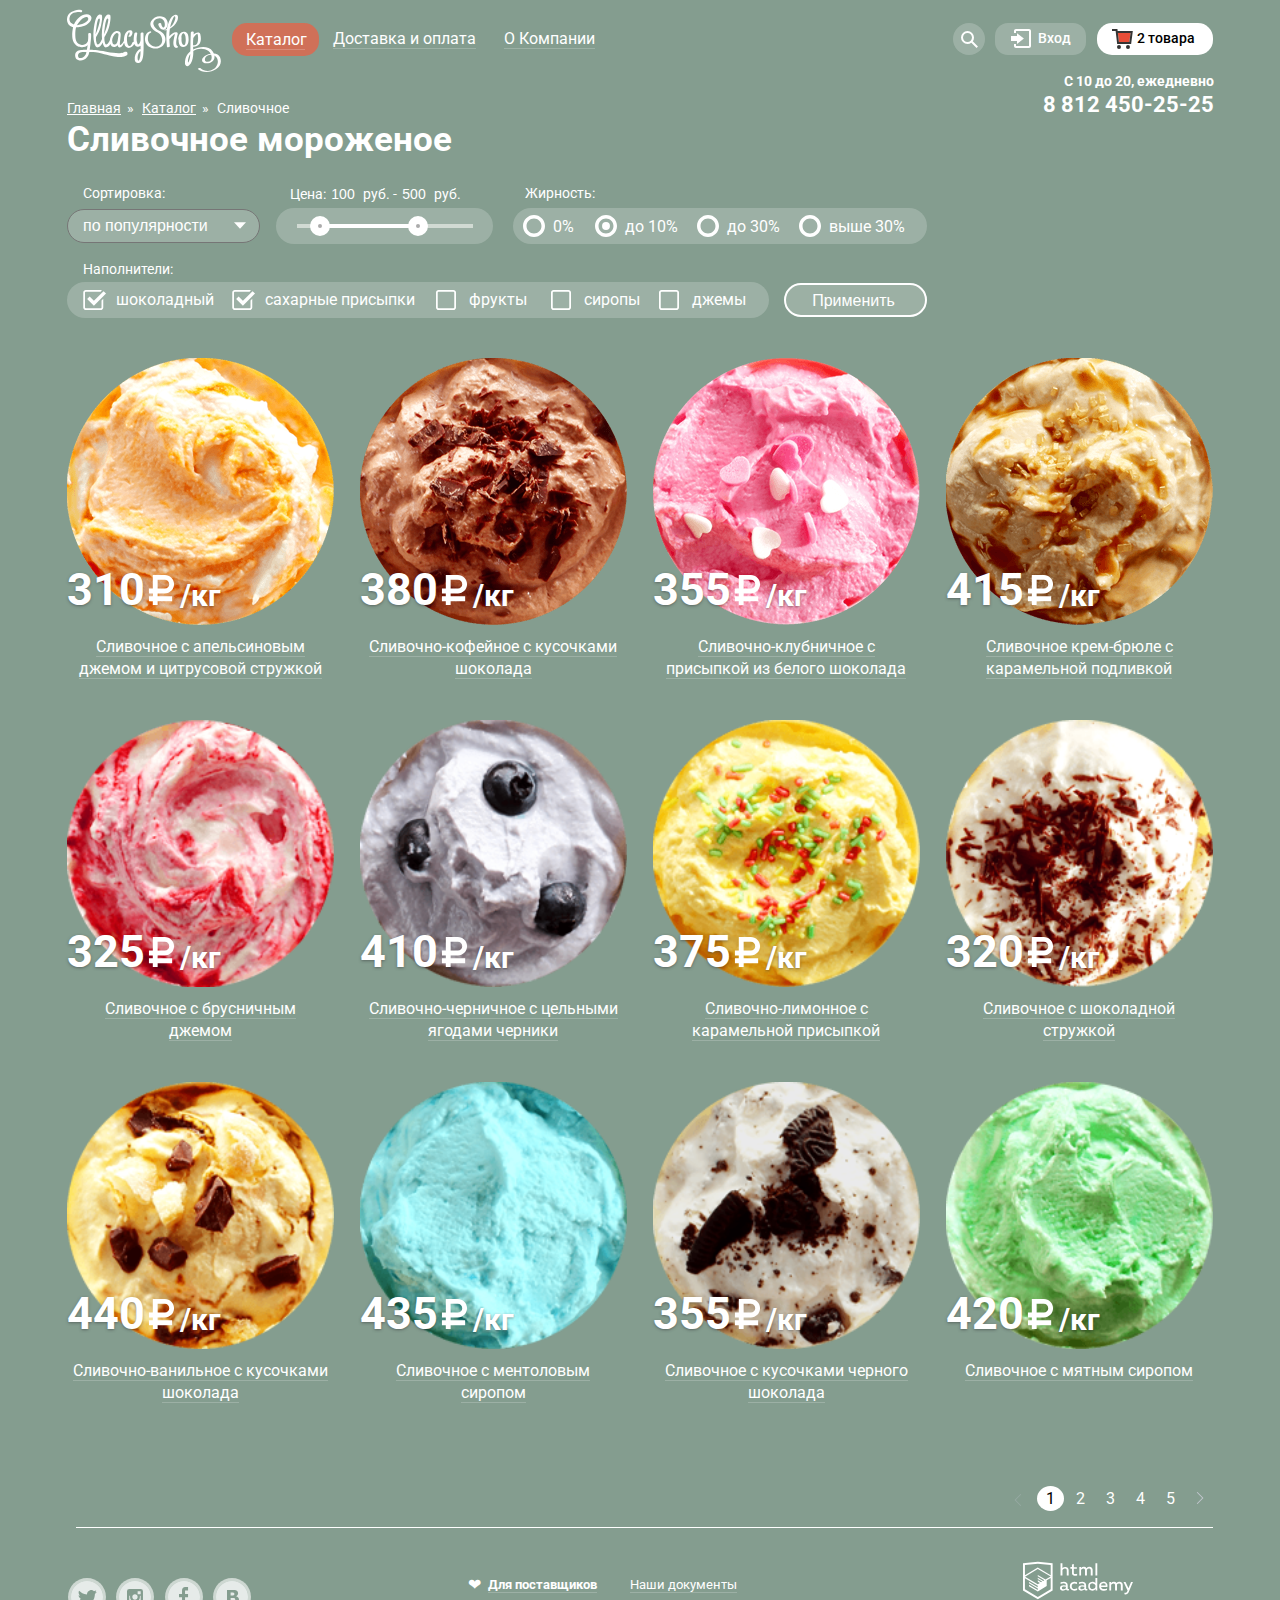
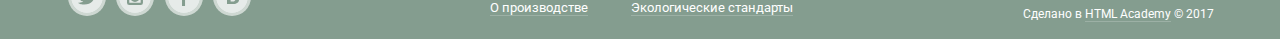
==== commit f615c531: "К финалу" ====
--- a/catalog.html
+++ b/catalog.html
@@ -36,7 +36,6 @@
 					</nav>
 				</div>
 				<section class="user-menu-info">
-					<div class="user-menu">
 						<h2 class="visually-hidden">Меню пользователя</h2>
 						<div class="head-search">
 								<a class="button-search" href="#">
@@ -87,14 +86,14 @@
 												<td><button class="basket-close-button" type="submit" value="Оформить заказ">Удалить товар</button></td>
 												<td><img src="img/icebasket1.png" width="33" height="33" alt="Плобмир"></td>
 												<td style="width: 230px;">Пломбир с апельсиновым джемом</td>
-												<td>1,5 кг х 200 руб.</td>
+												<td>1,5 кг х <p>200 руб.</p></td>
 												<td>300 руб.</td>
 											</tr>
 											<tr class="item-price-size">
 												<td><button class="basket-close-button" type="submit" value="Оформить заказ">Удалить товар</button></td>
 												<td><img src="img/icebasket2.png" width="33" height="33" alt="Клубничное"></td>
 												<td>Клубничный пломбир с присыпкой из белого шоколада</td>
-												<td>1,5 кг х 300 руб.</td>
+												<td>1,5 кг х <p>300 руб.</p></td>
 												<td>450 руб.</td>
 											</tr>
 										</table>
@@ -108,12 +107,13 @@
 						</div>
 						<div class="info-menu">
 							<p class="work-time">C 10 до 20, ежедневно
-							<span><a class="tel" href="tel:88124502525">8 812 450-25-25</a></span></p>
-						</div>
-					</div>
+							<span><a class="tel-head" href="tel:88124502525">8 812 450-25-25</a></span></p>
+						</div>
+
 				</section>
 			</header>
 		</div>
+
 		<main class="container">
 			<div class="breadcrumbs-container">
 				<ul class="breadcrumbs">
@@ -123,301 +123,299 @@
 				</ul>
 			<h1 class="catalog-caption">Сливочное мороженое</h1>
 			</div>
-				<section class="filters">
-					<h2 class="visually-hidden">Фильтр товаров</h2>
-						<form class="filter-form" method="get" action="https://echo.htmlacademy.ru">
-							<div class="filter-row1">
-								 <fieldset class="filter-category">
-								 	<legend class="filter-sorting">Сортировка:</legend>
-								 	<label class="visually-hidden" for="select-sorting">Сортировка</label>
-								 		<select class="sorting" id="select-sorting">
-								 			<option value="popular">по популярности</option>
-								 			<option value="cheap">сначала недорогие</option>
-								 			<option value="expensive">сначала дорогие</option>
-								 			<option value="fat">по жирности</option>
-								 		</select>
-								 </fieldset>
-								 <fieldset class="filter-category">
-								 	<legend class="filter-price">Цена:
-								 		<input class="min-price" type="text" name="min-price" value="100"> руб. -
-								 		<input class="max-price" type="text" name="max-price" value="500"> руб.
-								 	</legend>
-								 		<div class="filter-range">
-								 			<label class="visually-hidden">Цена:</label>
-								 			<div class="range-controls">
-								 				<div class="scale">
-								 					<div class="bar"></div>
-								 				</div>
-								 			</div>
-								 			<div class="range-toggle range-toggle-min"></div>
-								 			<div class="range-toggle range-toggle-max"></div>
-								 		</div>
-								 </fieldset>
-								 <fieldset class="filter-category">
-								 	<legend class="filter-fat">Жирность:</legend>
-								 		<div class="fat-wrapper">
-								 			<label class="radio-container zero" for="zero">0%
-												<input class="radio" type="radio" name="fat" id="zero" value="0">
-												<span class="radio-checkmark radio-block"></span>
-								 			</label>
-								 			<label class="radio-container" for="ten">до 10%
-								 				<input class="radio" type="radio" name="fat" id="ten" value="10" checked>
-								 				<span class="radio-checkmark radio-block"></span>
-								 			</label>
-								 			<label class="radio-container" for="thirty">до 30%
-								 				<input class="radio" type="radio" name="fat" id="thirty" value="30">
-								 				<span class="radio-checkmark radio-block"></span>
-								 			</label>
-								 			<label class="radio-container more-thirty" for="more-thirty">выше 30%
-								 				<input class="radio" type="radio" name="fat" id="more-thirty" value="30+">
-								 				<span class="radio-checkmark radio-block"></span>
-								 			</label>		
-								 		</div>
-								 </fieldset>
-							</div>
-							<div class="filter-row2">
-								 <fieldset class="filter-category">
-								 	<legend class="filter-fillers">Наполнители:</legend>
-								 		<div class="fillers">
-								 			<label class="box-container box-chokolate" for="chokolate">шоколадный
-								 				<input class="checkbox" type="checkbox" name="fillers" id="chokolate" checked>
-								 				<span class="box-checkmark box-block"></span>
-								 			</label>
-								 			<label class="box-container" for="sugar">сахарные присыпки
-								 				<input class="checkbox" type="checkbox" name="fillers" id="sugar" checked>
-								 				<span class="box-checkmark box-block"></span>
-								 			</label>
-							 				<label class="box-container box-fruit" for="fruit">фрукты
-												<input class="checkbox" type="checkbox" name="fillers" id="fruit">
-												<span class="box-checkmark box-block"></span>
-							 				</label>
-							 				<label class="box-container box-syrup" for="syrup">сиропы
-							 					<input class="checkbox" type="checkbox" name="fillers" id="syrup">
-							 					<span class="box-checkmark box-block"></span>
-							 				</label>
-							 				<label class="box-container box-jam" for="jam">джемы
-							 					<input class="checkbox" type="checkbox" name="fillers" id="jam">
-							 					<span class="box-checkmark box-block"></span>
-							 				</label>		
-								 		</div>
-								 </fieldset>
-								 <button class="filter-button" type="submit">Применить</button>
-							</div>
-						</form>
-				</section>
-				<section class="item-list">
-					<h2 class="visually-hidden">Все мороженки</h2>
-						<div class="catalog-container">
-							<ul class="ice-cream-catalog">
-								<li class="catalog-item">
-									<div class="catalog-image-container">
-										<a href="#">
-											<img class="ice-img" src="img/ice1.png" width="267"	height="267" alt="Апельсиновое мороженое">
-										</a>
-										<div class="item-price">
-											<span>310</span><img class="rubli" src="img/ruble.svg" width="30" height="35" alt="₽"><span class="min-kg">/кг</span>
-										</div>
-										<div class="item-caption">
-											<a href="#">Сливочное с апельсиновым джемом и цитрусовой стружкой</a>
-										</div>
-										<a class="button item-button" href="#">Быстрый просмотр</a>
-									</div>
-								</li>
-								<li class="catalog-item">
-									<div class="catalog-image-container">
-										<a href="#">
-											<img src="img/ice2.png" width="267"	height="267" alt="Сливочно-кофейное с кусочками шоколада">
-										</a>
-										<div class="item-price">
-											<span>380</span><img class="rubli" src="img/ruble.svg" width="30" height="35" alt="₽"><span class="min-kg">/кг</span>
-										</div>
-										<div class="item-caption">
-											<a href="#">Сливочно-кофейное с кусочками шоколада</a>
-										</div>
-										<a class="button item-button" href="#">Быстрый просмотр</a>
-									</div>
-								</li>
-								<li class="catalog-item">
-									<div class="catalog-image-container">
-										<a href="#">
-											<img src="img/ice3.png" width="267"	height="267" alt="Сливочно-клубничное с присыпкой из белого шоколада">
-										</a>
-										<div class="item-price">
-											<span>355</span><img class="rubli" src="img/ruble.svg" width="30" height="35" alt="₽"><span class="min-kg">/кг</span>
-										</div>
-										<div class="item-caption">
-											<a href="#">Сливочно-клубничное с присыпкой из белого шоколада</a>
-										</div>
-										<a class="button item-button" href="#">Быстрый просмотр</a>
-									</div>
-								</li>
-								<li class="catalog-item">
-									<div class="catalog-image-container">
-										<a href="#">
-											<img src="img/ice4.png" width="267"	height="267" alt="Сливочное крем-брюле с карамельной подливкой">
-										</a>
-										<div class="item-price">
-											<span>415</span><img class="rubli" src="img/ruble.svg" width="30" height="35" alt="₽"><span class="min-kg">/кг</span>
-										</div>
-										<div class="item-caption">
-											<a href="#">Сливочное крем-брюле с карамельной подливкой</a>
-										</div>
-										<a class="button item-button" href="#">Быстрый просмотр</a>
-									</div>
-								</li>
-								<li class="catalog-item">
-									<div class="catalog-image-container">
-										<a href="#">
-											<img src="img/ice5.png" width="267"	height="267" alt="Сливочное с брусничным джемом">
-										</a>
-										<div class="item-price">
-											<span>325</span><img class="rubli" src="img/ruble.svg" width="30" height="35" alt="₽"><span class="min-kg">/кг</span>
-										</div>
-										<div class="item-caption">
-											<a href="#">Сливочное с брусничным джемом</a>
-										</div>
-										<a class="button item-button" href="#">Быстрый просмотр</a>
-									</div>
-								</li>
-								<li class="catalog-item">
-									<div class="catalog-image-container">
-										<a href="#">
-											<img src="img/ice6.png" width="267"	height="267" alt="Сливочно-черничное с цельными ягодами черники">
-										</a>
-										<div class="item-price">
-											<span>410</span><img class="rubli" src="img/ruble.svg" width="30" height="35" alt="₽"><span class="min-kg">/кг</span>
-										</div>
-										<div class="item-caption">
-											<a href="#">Сливочно-черничное с цельными ягодами черники</a>
-										</div>
-										<a class="button item-button" href="#">Быстрый просмотр</a>
-									</div>
-								</li>
-								<li class="catalog-item">
-									<div class="catalog-image-container">
-										<a href="#">
-											<img src="img/ice7.png" width="267"	height="267" alt="Сливочно-лимонное с карамельной присыпкой">
-										</a>
-										<div class="item-price">
-											<span>375</span><img class="rubli" src="img/ruble.svg" width="30" height="35" alt="₽"><span class="min-kg">/кг</span>
-										</div>
-										<div class="item-caption">
-											<a href="#">Сливочно-лимонное с карамельной присыпкой</a>
-										</div>
-										<a class="button item-button" href="#">Быстрый просмотр</a>
-									</div>
-								</li>
-								<li class="catalog-item">
-									<div class="catalog-image-container">
-										<a href="#">
-											<img src="img/ice8.png" width="267"	height="267" alt="Сливочное с шоколадной стружкой">
-										</a>
-										<div class="item-price">
-											<span>320</span><img class="rubli" src="img/ruble.svg" width="30" height="35" alt="₽"><span class="min-kg">/кг</span>
-										</div>
-										<div class="item-caption">
-											<a href="#">Сливочное с шоколадной стружкой</a>
-										</div>
-										<a class="button item-button" href="#">Быстрый просмотр</a>
-									</div>
-								</li>
-								<li class="catalog-item">
-									<div class="catalog-image-container">
-										<a href="#">
-											<img src="img/ice9.png" width="267"	height="267" alt="Сливочно-ванильное с кусочками шоколада">
-										</a>
-										<div class="item-price">
-											<span>440</span><img class="rubli" src="img/ruble.svg" width="30" height="35" alt="₽"><span class="min-kg">/кг</span>
-										</div>
-										<div class="item-caption">
-											<a href="#">Сливочно-ванильное с кусочками шоколада</a>
-										</div>
-										<a class="button item-button" href="#">Быстрый просмотр</a>
-									</div>
-								</li>
-								<li class="catalog-item">
-									<div class="catalog-image-container">
-										<a href="#">
-											<img src="img/ice10.png" width="267" height="267" alt="Сливочноe с ментоловым сиропом">
-										</a>
-										<div class="item-price">
-											<span>435</span><img class="rubli" src="img/ruble.svg" width="30" height="35" alt="₽"><span class="min-kg">/кг</span>
-										</div>
-										<div class="item-caption">
-											<a href="#">Сливочноe с ментоловым сиропом</a>
-										</div>
-										<a class="button item-button" href="#">Быстрый просмотр</a>
-									</div>
-								</li>
-								<li class="catalog-item">
-									<div class="catalog-image-container">
-										<a href="#">
-											<img src="img/ice11.png" width="267" height="267" alt="Сливочное с кусочками черного шоколада">
-										</a>
-										<div class="item-price">
-											<span>355</span><img class="rubli" src="img/ruble.svg" width="30" height="35" alt="₽"><span class="min-kg">/кг</span>
-										</div>
-										<div class="item-caption">
-											<a href="#">Сливочное с кусочками черного шоколада</a>
-										</div>
-										<a class="button item-button" href="#">Быстрый просмотр</a>
-									</div>
-								</li>
-								<li class="catalog-item">
-									<div class="catalog-image-container">
-										<a href="#">
-											<img src="img/ice12.png" width="267" height="267" alt="Сливочное с мятным сиропом">
-										</a>
-										<div class="item-price">
-											<span>420</span><img class="rubli" src="img/ruble.svg" width="30" height="35" alt="₽"><span class="min-kg">/кг</span>
-										</div>
-										<div class="item-caption">
-											<a href="#">Сливочное с мятным сиропом</a>
-										</div>
-										<a class="button item-button" href="#">Быстрый просмотр</a>
-									</div>
-								</li>
-							</ul>
-						</div>
-						<div class="container-pagination-list">
-							<ul class="pagination-list">
-								<li class="pagination-item not-active">
-									<a href="#">
-										<svg xmlns="http://www.w3.org/2000/svg" width="8" height="12" viewBox="0 0 8 12"><path fill="#C1C6CE" d="M7.237 5.642L1.729.133a.506.506 0 1 0-.716.716L6.163 6l-5.151 5.15a.507.507 0 0 0 .716.717l5.509-5.509a.504.504 0 0 0 0-.716z"/></svg>
-									</a></li>
-								<li class="pagination-item pagination-item-current">
-									<a>1</a></li>
-								<li class="pagination-item pagination-click">
-									<a href="#">2</a></li>
-								<li class="pagination-item pagination-click">
-									<a href="#">3</a></li>
-								<li class="pagination-item pagination-click">
-									<a href="#">4</a></li>
-								<li class="pagination-item pagination-click">
-									<a href="#">5</a></li>
-								<li class="pagination-item">
-									<a href="#">
-										<svg xmlns="http://www.w3.org/2000/svg" width="8" height="12" viewBox="0 0 8 12"><path fill="#C1C6CE" d="M7.237 5.642L1.729.133a.506.506 0 1 0-.716.716L6.163 6l-5.151 5.15a.507.507 0 0 0 .716.717l5.509-5.509a.504.504 0 0 0 0-.716z"/></svg>
-									</a>
-								</li>
-							</ul>
-						</div>
-				</section>
-		</main>	
+			<section class="filters">
+				<h2 class="visually-hidden">Фильтр товаров</h2>
+					<form class="filter-form" method="get" action="https://echo.htmlacademy.ru">
+						<div class="filter-row1">
+							 <fieldset class="filter-category">
+							 	<legend class="filter-sorting">Сортировка:</legend>
+							 	<label class="visually-hidden" for="select-sorting">Сортировка</label>
+							 		<select class="sorting" id="select-sorting">
+							 			<option value="popular">по популярности</option>
+							 			<option value="cheap">сначала недорогие</option>
+							 			<option value="expensive">сначала дорогие</option>
+							 			<option value="fat">по жирности</option>
+							 		</select>
+							 </fieldset>
+							 <fieldset class="filter-category">
+							 	<legend class="filter-price">Цена:
+							 		<input class="min-price" type="text" name="min-price" value="100"> руб. -
+							 		<input class="max-price" type="text" name="max-price" value="500"> руб.
+							 	</legend>
+							 		<div class="filter-range">
+							 			<label class="visually-hidden">Цена:</label>
+							 			<div class="range-controls">
+							 				<div class="scale">
+							 					<div class="bar"></div>
+							 				</div>
+							 			</div>
+							 			<div class="range-toggle range-toggle-min"></div>
+							 			<div class="range-toggle range-toggle-max"></div>
+							 		</div>
+							 </fieldset>
+							 <fieldset class="filter-category">
+							 	<legend class="filter-fat">Жирность:</legend>
+							 		<div class="fat-wrapper">
+							 			<label class="radio-container zero" for="zero"><span class="percent">0%</span>
+											<input class="radio" type="radio" name="fat" id="zero" value="0">
+											<span class="radio-checkmark radio-block"></span>
+							 			</label>
+							 			<label class="radio-container ten" for="ten"><span class="percent">до 10%</span>
+							 				<input class="radio" type="radio" name="fat" id="ten" value="10" checked>
+							 				<span class="radio-checkmark radio-block"></span>
+							 			</label>
+							 			<label class="radio-container thirty" for="thirty"><span class="percent">до 30%</span>
+							 				<input class="radio" type="radio" name="fat" id="thirty" value="30">
+							 				<span class="radio-checkmark radio-block"></span>
+							 			</label>
+							 			<label class="radio-container more-thirty" for="more-thirty"><span class="percent">выше 30%</span>
+							 				<input class="radio" type="radio" name="fat" id="more-thirty" value="30+">
+							 				<span class="radio-checkmark radio-block"></span>
+							 			</label>		
+							 		</div>
+							 </fieldset>
+						</div>
+						<div class="filter-row2">
+							 <fieldset class="filter-category">
+							 	<legend class="filter-fillers">Наполнители:</legend>
+							 		<div class="fillers">
+							 			<label class="box-container box-chokolate" for="chokolate">шоколадный
+							 				<input class="checkbox" type="checkbox" name="fillers" id="chokolate" checked>
+							 				<span class="box-checkmark box-block"></span>
+							 			</label>
+							 			<label class="box-container box-sugar" for="sugar">сахарные присыпки
+							 				<input class="checkbox" type="checkbox" name="fillers" id="sugar" checked>
+							 				<span class="box-checkmark box-block"></span>
+							 			</label>
+						 				<label class="box-container box-fruit" for="fruit">фрукты
+											<input class="checkbox" type="checkbox" name="fillers" id="fruit">
+											<span class="box-checkmark box-block"></span>
+						 				</label>
+						 				<label class="box-container box-syrup" for="syrup">сиропы
+						 					<input class="checkbox" type="checkbox" name="fillers" id="syrup">
+						 					<span class="box-checkmark box-block"></span>
+						 				</label>
+						 				<label class="box-container box-jam" for="jam">джемы
+						 					<input class="checkbox" type="checkbox" name="fillers" id="jam">
+						 					<span class="box-checkmark box-block"></span>
+						 				</label>		
+							 		</div>
+							 </fieldset>
+							 <button class="filter-button" type="submit">Применить</button>
+						</div>
+					</form>
+			</section>
+			<section class="item-list">
+				<h2 class="visually-hidden">Все мороженки</h2>
+				<ul class="ice-cream-catalog">
+					<li class="catalog-item">
+						<div class="catalog-image-container">
+							<a href="#">
+								<img class="ice-img" src="img/ice1.png" width="267"	height="267" alt="Апельсиновое мороженое">
+							</a>
+							<div class="item-price">
+								<span>310</span><img class="rubli" src="img/ruble.svg" width="30" height="35" alt="₽"><span class="min-kg">/кг</span>
+							</div>
+							<div class="item-caption">
+								<a href="#">Сливочное с апельсиновым джемом и цитрусовой стружкой</a>
+							</div>
+							<a class="button item-button" href="#">Быстрый просмотр</a>
+						</div>
+					</li>
+					<li class="catalog-item">
+						<div class="catalog-image-container">
+							<a href="#">
+								<img src="img/ice2.png" width="267"	height="267" alt="Сливочно-кофейное с кусочками шоколада">
+							</a>
+							<div class="item-price">
+								<span>380</span><img class="rubli" src="img/ruble.svg" width="30" height="35" alt="₽"><span class="min-kg">/кг</span>
+							</div>
+							<div class="item-caption">
+								<a href="#">Сливочно-кофейное с кусочками шоколада</a>
+							</div>
+							<a class="button item-button" href="#">Быстрый просмотр</a>
+						</div>
+					</li>
+					<li class="catalog-item">
+						<div class="catalog-image-container">
+							<a href="#">
+								<img src="img/ice3.png" width="267"	height="267" alt="Сливочно-клубничное с присыпкой из белого шоколада">
+							</a>
+							<div class="item-price">
+								<span>355</span><img class="rubli" src="img/ruble.svg" width="30" height="35" alt="₽"><span class="min-kg">/кг</span>
+							</div>
+							<div class="item-caption">
+								<a href="#">Сливочно-клубничное с присыпкой из белого шоколада</a>
+							</div>
+							<a class="button item-button" href="#">Быстрый просмотр</a>
+						</div>
+					</li>
+					<li class="catalog-item">
+						<div class="catalog-image-container">
+							<a href="#">
+								<img src="img/ice4.png" width="267"	height="267" alt="Сливочное крем-брюле с карамельной подливкой">
+							</a>
+							<div class="item-price">
+								<span>415</span><img class="rubli" src="img/ruble.svg" width="30" height="35" alt="₽"><span class="min-kg">/кг</span>
+							</div>
+							<div class="item-caption">
+								<a href="#">Сливочное крем-брюле с карамельной подливкой</a>
+							</div>
+							<a class="button item-button" href="#">Быстрый просмотр</a>
+						</div>
+					</li>
+					<li class="catalog-item">
+						<div class="catalog-image-container">
+							<a href="#">
+								<img src="img/ice5.png" width="267"	height="267" alt="Сливочное с брусничным джемом">
+							</a>
+							<div class="item-price">
+								<span>325</span><img class="rubli" src="img/ruble.svg" width="30" height="35" alt="₽"><span class="min-kg">/кг</span>
+							</div>
+							<div class="item-caption">
+								<a href="#">Сливочное с брусничным джемом</a>
+							</div>
+							<a class="button item-button" href="#">Быстрый просмотр</a>
+						</div>
+					</li>
+					<li class="catalog-item">
+						<div class="catalog-image-container">
+							<a href="#">
+								<img src="img/ice6.png" width="267"	height="267" alt="Сливочно-черничное с цельными ягодами черники">
+							</a>
+							<div class="item-price">
+								<span>410</span><img class="rubli" src="img/ruble.svg" width="30" height="35" alt="₽"><span class="min-kg">/кг</span>
+							</div>
+							<div class="item-caption">
+								<a href="#">Сливочно-черничное с цельными ягодами черники</a>
+							</div>
+							<a class="button item-button" href="#">Быстрый просмотр</a>
+						</div>
+					</li>
+					<li class="catalog-item">
+						<div class="catalog-image-container">
+							<a href="#">
+								<img src="img/ice7.png" width="267"	height="267" alt="Сливочно-лимонное с карамельной присыпкой">
+							</a>
+							<div class="item-price">
+								<span>375</span><img class="rubli" src="img/ruble.svg" width="30" height="35" alt="₽"><span class="min-kg">/кг</span>
+							</div>
+							<div class="item-caption">
+								<a href="#">Сливочно-лимонное с карамельной присыпкой</a>
+							</div>
+							<a class="button item-button" href="#">Быстрый просмотр</a>
+						</div>
+					</li>
+					<li class="catalog-item">
+						<div class="catalog-image-container">
+							<a href="#">
+								<img src="img/ice8.png" width="267"	height="267" alt="Сливочное с шоколадной стружкой">
+							</a>
+							<div class="item-price">
+								<span>320</span><img class="rubli" src="img/ruble.svg" width="30" height="35" alt="₽"><span class="min-kg">/кг</span>
+							</div>
+							<div class="item-caption">
+								<a href="#">Сливочное с шоколадной стружкой</a>
+							</div>
+							<a class="button item-button" href="#">Быстрый просмотр</a>
+						</div>
+					</li>
+					<li class="catalog-item">
+						<div class="catalog-image-container">
+							<a href="#">
+								<img src="img/ice9.png" width="267"	height="267" alt="Сливочно-ванильное с кусочками шоколада">
+							</a>
+							<div class="item-price">
+								<span>440</span><img class="rubli" src="img/ruble.svg" width="30" height="35" alt="₽"><span class="min-kg">/кг</span>
+							</div>
+							<div class="item-caption">
+								<a href="#">Сливочно-ванильное с кусочками шоколада</a>
+							</div>
+							<a class="button item-button" href="#">Быстрый просмотр</a>
+						</div>
+					</li>
+					<li class="catalog-item">
+						<div class="catalog-image-container">
+							<a href="#">
+								<img src="img/ice10.png" width="267" height="267" alt="Сливочноe с ментоловым сиропом">
+							</a>
+							<div class="item-price">
+								<span>435</span><img class="rubli" src="img/ruble.svg" width="30" height="35" alt="₽"><span class="min-kg">/кг</span>
+							</div>
+							<div class="item-caption">
+								<a href="#">Сливочноe с ментоловым сиропом</a>
+							</div>
+							<a class="button item-button" href="#">Быстрый просмотр</a>
+						</div>
+					</li>
+					<li class="catalog-item">
+						<div class="catalog-image-container">
+							<a href="#">
+								<img src="img/ice11.png" width="267" height="267" alt="Сливочное с кусочками черного шоколада">
+							</a>
+							<div class="item-price">
+								<span>355</span><img class="rubli" src="img/ruble.svg" width="30" height="35" alt="₽"><span class="min-kg">/кг</span>
+							</div>
+							<div class="item-caption">
+								<a href="#">Сливочное с кусочками черного шоколада</a>
+							</div>
+							<a class="button item-button" href="#">Быстрый просмотр</a>
+						</div>
+					</li>
+					<li class="catalog-item">
+						<div class="catalog-image-container">
+							<a href="#">
+								<img src="img/ice12.png" width="267" height="267" alt="Сливочное с мятным сиропом">
+							</a>
+							<div class="item-price">
+								<span>420</span><img class="rubli" src="img/ruble.svg" width="30" height="35" alt="₽"><span class="min-kg">/кг</span>
+							</div>
+							<div class="item-caption">
+								<a href="#">Сливочное с мятным сиропом</a>
+							</div>
+							<a class="button item-button" href="#">Быстрый просмотр</a>
+						</div>
+					</li>
+				</ul>
+				<ul class="pagination-list">
+					<li class="pagination-item not-active">
+						<a href="#">
+							<svg xmlns="http://www.w3.org/2000/svg" width="8" height="12" viewBox="0 0 8 12"><path fill="#C1C6CE" d="M7.237 5.642L1.729.133a.506.506 0 1 0-.716.716L6.163 6l-5.151 5.15a.507.507 0 0 0 .716.717l5.509-5.509a.504.504 0 0 0 0-.716z"/></svg>
+						</a></li>
+					<li class="pagination-item pagination-item-current">
+						<a>1</a></li>
+					<li class="pagination-item pagination-click">
+						<a href="#">2</a></li>
+					<li class="pagination-item pagination-click">
+						<a href="#">3</a></li>
+					<li class="pagination-item pagination-click">
+						<a href="#">4</a></li>
+					<li class="pagination-item pagination-click">
+						<a href="#">5</a></li>
+					<li class="pagination-item">
+						<a href="#">
+							<svg xmlns="http://www.w3.org/2000/svg" width="8" height="12" viewBox="0 0 8 12"><path fill="#C1C6CE" d="M7.237 5.642L1.729.133a.506.506 0 1 0-.716.716L6.163 6l-5.151 5.15a.507.507 0 0 0 .716.717l5.509-5.509a.504.504 0 0 0 0-.716z"/></svg>
+						</a>
+					</li>
+				</ul>
+			</section>
+		</main>
+
 		<footer class="main-footer">
 			<h2 class="visually-hidden">Мы в соцсетях</h2>
 				<div class="footer-social">
 					<ul>
 						<li><a class="social-button" href="#"><span class="visually-hidden">Твитер</span>
-						<svg xmlns="http://www.w3.org/2000/svg" width="32" height="32" viewBox="0 0 32 32"><path fill="#e6ebe9" d="M16 0C7.164 0 0 7.164 0 16c0 8.837 7.164 16 16 16 8.837 0 16-7.163 16-16 0-8.836-7.163-16-16-16zm7.944 12.809c-.251 6.516-3.463 10.832-10.992 10.702h-.486c-.447 0-4.543-.443-5.344-1.823 2.479.19 4.247-.406 5.12-1.136-1.048-.289-2.923-.461-3.251-2.848.384.104.618.221 1.299.113-1.307-.824-2.758-1.519-2.679-3.643.311.317 1.164.518 1.46.457-.768-.233-2.149-3.244-.974-4.781 1.984 1.79 4.075 3.482 7.804 3.643.227-2.214 1.24-3.699 3.168-4.325 1.84-.479 3.255.26 3.901 1.138.737-.224 1.453-.466 2.193-.685-.004.833-.569 1.463-.935 1.709.747.165 1.423-.475 1.423-.475-.184.963-1.094 1.725-1.707 1.954z"/></svg>
+							<svg xmlns="http://www.w3.org/2000/svg" width="32" height="32" viewBox="0 0 32 32"><path fill="#e6ebe9" d="M16 0C7.164 0 0 7.164 0 16c0 8.837 7.164 16 16 16 8.837 0 16-7.163 16-16 0-8.836-7.163-16-16-16zm7.944 12.809c-.251 6.516-3.463 10.832-10.992 10.702h-.486c-.447 0-4.543-.443-5.344-1.823 2.479.19 4.247-.406 5.12-1.136-1.048-.289-2.923-.461-3.251-2.848.384.104.618.221 1.299.113-1.307-.824-2.758-1.519-2.679-3.643.311.317 1.164.518 1.46.457-.768-.233-2.149-3.244-.974-4.781 1.984 1.79 4.075 3.482 7.804 3.643.227-2.214 1.24-3.699 3.168-4.325 1.84-.479 3.255.26 3.901 1.138.737-.224 1.453-.466 2.193-.685-.004.833-.569 1.463-.935 1.709.747.165 1.423-.475 1.423-.475-.184.963-1.094 1.725-1.707 1.954z"/></svg>
 						</a></li>
 						<li><a class="social-button" href="#"><span class="visually-hidden">Инстаграм</span>
-						<svg xmlns="http://www.w3.org/2000/svg" width="32" height="32" viewBox="0 0 32 32"><g fill="#e6ebe9"><path d="M20.916 16a4.938 4.938 0 1 1-9.877 0c0-.394.051-.773.138-1.14h-.897v6.838h11.396V14.86h-.897c.086.367.137.746.137 1.14z"/><path d="M15.978 18.659c1.466 0 2.659-1.193 2.659-2.659s-1.193-2.659-2.659-2.659c-1.466 0-2.659 1.193-2.659 2.659s1.192 2.659 2.659 2.659zM18.637 10.302h3.039v3.039h-3.039z"/><path d="M16 0C7.164 0 0 7.164 0 16c0 8.837 7.164 16 16 16 8.837 0 16-7.163 16-16 0-8.836-7.163-16-16-16zm7.955 21.698a2.285 2.285 0 0 1-2.279 2.279H10.279A2.285 2.285 0 0 1 8 21.698V10.302a2.286 2.286 0 0 1 2.279-2.279h11.396a2.286 2.286 0 0 1 2.279 2.279v11.396z"/></g></svg></a></li>
+							<svg xmlns="http://www.w3.org/2000/svg" width="32" height="32" viewBox="0 0 32 32"><g fill="#e6ebe9"><path d="M20.916 16a4.938 4.938 0 1 1-9.877 0c0-.394.051-.773.138-1.14h-.897v6.838h11.396V14.86h-.897c.086.367.137.746.137 1.14z"/><path d="M15.978 18.659c1.466 0 2.659-1.193 2.659-2.659s-1.193-2.659-2.659-2.659c-1.466 0-2.659 1.193-2.659 2.659s1.192 2.659 2.659 2.659zM18.637 10.302h3.039v3.039h-3.039z"/><path d="M16 0C7.164 0 0 7.164 0 16c0 8.837 7.164 16 16 16 8.837 0 16-7.163 16-16 0-8.836-7.163-16-16-16zm7.955 21.698a2.285 2.285 0 0 1-2.279 2.279H10.279A2.285 2.285 0 0 1 8 21.698V10.302a2.286 2.286 0 0 1 2.279-2.279h11.396a2.286 2.286 0 0 1 2.279 2.279v11.396z"/></g></svg>
+						</a></li>
 						<li><a class="social-button" href="#"><span class="visually-hidden">Фейсбук</span>
-						<svg xmlns="http://www.w3.org/2000/svg" width="32" height="32" viewBox="0 0 32 32"><path fill="#e6ebe9" d="M16 0C7.164 0 0 7.163 0 16s7.164 16 16 16c8.837 0 16-7.164 16-16S24.837 0 16 0zm4.062 9.455h-3.021v3.444h3.021v3.445h-3.021v8.61H14.02v-8.61H11v-3.445h3.021V9.455c0-1.902 1.353-3.445 3.021-3.445h3.021v3.445z"/></svg>
+							<svg xmlns="http://www.w3.org/2000/svg" width="32" height="32" viewBox="0 0 32 32"><path fill="#e6ebe9" d="M16 0C7.164 0 0 7.163 0 16s7.164 16 16 16c8.837 0 16-7.164 16-16S24.837 0 16 0zm4.062 9.455h-3.021v3.444h3.021v3.445h-3.021v8.61H14.02v-8.61H11v-3.445h3.021V9.455c0-1.902 1.353-3.445 3.021-3.445h3.021v3.445z"/></svg>
 						</a></li>
 						<li><a class="social-button" href="#"><span class="visually-hidden">Вконтакте</span>
-						<svg xmlns="http://www.w3.org/2000/svg" width="32" height="32" viewBox="0 0 32 32"><g fill="#e6ebe9"><path d="M16.637 14.495c.402-.019.719-.082.951-.188.326-.145.54-.33.641-.559.101-.229.15-.496.15-.797 0-.232-.058-.465-.174-.697-.116-.232-.322-.405-.617-.517-.264-.1-.592-.155-.984-.165a76.242 76.242 0 0 0-1.652-.014h-.339v2.965h.565c.571 0 1.057-.009 1.459-.028zM18.118 17.084c-.282-.081-.672-.125-1.166-.132a127.97 127.97 0 0 0-1.55-.009h-.79v3.493h.264c1.014 0 1.74-.003 2.18-.009a3.2 3.2 0 0 0 1.212-.245c.377-.157.633-.364.774-.625s.214-.562.214-.9c0-.446-.088-.788-.261-1.03-.17-.241-.464-.423-.877-.543z"/><path d="M16 0C7.164 0 0 7.164 0 16c0 8.837 7.164 16 16 16 8.837 0 16-7.163 16-16 0-8.836-7.163-16-16-16zm6.602 20.531a3.73 3.73 0 0 1-1.124 1.327c-.552.415-1.161.71-1.823.886s-1.501.264-2.519.264h-6.121V8.987h5.443c1.13 0 1.957.038 2.48.113a5.126 5.126 0 0 1 1.561.5c.533.27.929.632 1.189 1.087.26.455.392.975.392 1.558 0 .678-.179 1.278-.536 1.795-.358.518-.863.92-1.517 1.208v.075c.917.182 1.642.559 2.179 1.13.537.571.807 1.325.807 2.261 0 .678-.138 1.283-.411 1.817z"/></g></svg>
+							<svg xmlns="http://www.w3.org/2000/svg" width="32" height="32" viewBox="0 0 32 32"><g fill="#e6ebe9"><path d="M16.637 14.495c.402-.019.719-.082.951-.188.326-.145.54-.33.641-.559.101-.229.15-.496.15-.797 0-.232-.058-.465-.174-.697-.116-.232-.322-.405-.617-.517-.264-.1-.592-.155-.984-.165a76.242 76.242 0 0 0-1.652-.014h-.339v2.965h.565c.571 0 1.057-.009 1.459-.028zM18.118 17.084c-.282-.081-.672-.125-1.166-.132a127.97 127.97 0 0 0-1.55-.009h-.79v3.493h.264c1.014 0 1.74-.003 2.18-.009a3.2 3.2 0 0 0 1.212-.245c.377-.157.633-.364.774-.625s.214-.562.214-.9c0-.446-.088-.788-.261-1.03-.17-.241-.464-.423-.877-.543z"/><path d="M16 0C7.164 0 0 7.164 0 16c0 8.837 7.164 16 16 16 8.837 0 16-7.163 16-16 0-8.836-7.163-16-16-16zm6.602 20.531a3.73 3.73 0 0 1-1.124 1.327c-.552.415-1.161.71-1.823.886s-1.501.264-2.519.264h-6.121V8.987h5.443c1.13 0 1.957.038 2.48.113a5.126 5.126 0 0 1 1.561.5c.533.27.929.632 1.189 1.087.26.455.392.975.392 1.558 0 .678-.179 1.278-.536 1.795-.358.518-.863.92-1.517 1.208v.075c.917.182 1.642.559 2.179 1.13.537.571.807 1.325.807 2.261 0 .678-.138 1.283-.411 1.817z"/></g></svg>
 						</a></li>
 					</ul>
 				</div>
@@ -433,7 +431,7 @@
 				</div>
 				<div class="copyright">
 					<a href="https://htmlacademy.ru/intensive/htmlcss"><img src="img/logo-htmlacademy.svg" width="110" height="45" alt="Логотип HTML Academy"></a>
-					<p>Сделано в <a href="https://htmlacademy.ru/intensive/htmlcss">HTML Academy</a> © 2017</p>
+					<p>Сделано в <a class="academy" href="https://htmlacademy.ru/intensive/htmlcss">HTML Academy</a> © 2017</p>
 				</div>
 		</footer>
 	</div>
--- a/css/style.css
+++ b/css/style.css
@@ -6,11 +6,11 @@
     font-size: 16px;
     line-height: 22px;
     color: #323232;
-    font-weight: bold;
+    font-weight: normal;
     background-color: #849d8f;
 }
 
-body > input[type="radio"] {
+.radio-toggle {
     display: none;
 }
 
@@ -35,6 +35,7 @@
     line-height: 41px;
     color: #ffffff;
     font-weight: bold;
+    margin-bottom: 1px;
 }
 
 .item-caption-for-hit a,
@@ -42,7 +43,7 @@
     font-size: 16px;
     line-height: 22px;
     color: #ffffff;
-    font-weight: normal;
+    font-weight: medium;
 }
 
 /* Скрыть заголовки доступно */
@@ -79,7 +80,7 @@
 }
 
 .site-wrapper {
-    min-width: 940px;
+    min-width: 1200px;
     background-color: #849d8f;
     background-image: url("../img/slide1.png");
     background-repeat: no-repeat;
@@ -87,11 +88,16 @@
     transition: background-image 0.5s ease, background-color 0.5s ease;
 }
 
-.slider {
+.slider-wrap {
     width: 1146px;
     position: relative;
     padding-top: 270px;
     margin: 0 auto;
+    
+}
+
+.slider {
+    width: 700px;
     text-align: center;
     color: #ffffff;
     margin-bottom: 40px;
@@ -99,6 +105,8 @@
 
 .slide {
     display: none;
+    width: 1146px;
+    margin: 0 auto;
 }
 
 .slide-title {
@@ -231,7 +239,7 @@
     display: flex;
     margin-left: auto;
     margin-right: auto;
-    width: 1200px;
+    min-width: 1200px;
     font-size: 16px;
     line-height: 18px;
     color: #ffffff;
@@ -239,7 +247,7 @@
 
 .logo-menu {
     display: flex;
-    width: 585px;
+    width: 800px;
 }
 
 .logo-header {
@@ -252,13 +260,14 @@
 
 .site-navigation {
     display: flex;
+    flex-wrap: wrap;
     list-style: none;
-    justify-content: space-around;
-    width: 380px;
+    justify-content: flex-start;
+    width: 100%;
     padding: 0;
     margin: 0;
     margin-top: 22px;
-    margin-left: 8px;
+    margin-left: 9px;
 }
 
 .head-sub-menu {
@@ -318,6 +327,10 @@
     background-color: rgba(255,255,255,.2);
 }
 
+li.top-nav:hover {
+    font-weight: bold;
+}
+
 .sub-menu a {
     display: block;
     padding: 8px 5px 8px 22px;
@@ -348,13 +361,16 @@
 
 ul .top-nav-active {
     width: 87px;
-    height: 34px;
+    height: 33px;
     background: #d07058;
     border-radius: 15px;
+    margin-left: 2px;
+    margin-top: 1px;
 }
 
 li .active-nav {
     background: #d07058;
+    color: #ffffff;
     border-radius: 0px;
 }
 
@@ -364,6 +380,7 @@
     display: flex;
     width: 270px;
     flex-wrap: wrap;
+    justify-content: space-around;
     margin-left: auto;
     margin-right: 22px;
     margin-top: 23px;
@@ -372,13 +389,6 @@
     line-height: 15px;
 }
 
-.user-menu {
-    display: flex;
-    flex-wrap: wrap;
-    justify-content: space-around;
-    width: 270px;
-}
-
 /* Меню поиска */
 
 .head-search {
@@ -412,7 +422,7 @@
 .search-window {
     width: 342px;
     position: absolute;
-    right: 0;
+    right: 0px;
     padding-top: 10px;
     visibility: hidden;
     pointer-events: none;
@@ -665,7 +675,7 @@
 }
 
 .user-window-content a:hover,
- .user-window-content a:active {
+.user-window-content a:active {
     color: #ffbc9e;
 }
 
@@ -746,7 +756,7 @@
     display: block;
 }
 
-.tel {
+.tel-head {
     margin-top: 4px;
     font-size: 22px;
     line-height: 24px;
@@ -767,16 +777,16 @@
 .promo1 {
     width: 560px;
     height: 230px;
-    margin-top: 2px;
-    background-image: url(../img/malina.jpg);
+    margin-top: 1px;
+    background: #380108 url(../img/malina.jpg) no-repeat center;
     border-radius: 15px;
 }
 
 .promo2 {
     width: 560px;
     height: 230px;
-    margin-top: 2px;
-    background-image: url(../img/chokolate.jpg);
+    margin-top: 1px;
+    background: #5c321a url(../img/chokolate.jpg) no-repeat center;
     border-radius: 15px;
 }
 
@@ -792,19 +802,19 @@
     margin-left: 20px;
     font-size: 18px;
     line-height: 22px;
-    width: 515px;
-    color: #ffffff;
-    z-index: 1;
+    font-weight: bold;
+    width: 100%;
+    color: #ffffff;
 }
 
 .promo1 a {
     margin-left: 375px;
-    margin-top: 28px;
+    margin-top: 27px;
 }
 
 .promo2 a {
     margin-left: 350px;
-    margin-top: 27px;
+    margin-top: 26px;
 }
 
 /* Краткий каталог */
@@ -919,7 +929,7 @@
     max-width: 256px;
     min-height: 40px;
     margin-left: 6px;
-    margin-top: 5px;
+    margin-top: 4px;
 }
 
 .item-caption {
@@ -940,7 +950,7 @@
     height: 307px;
     margin-right: auto;
     margin-left: auto;
-    margin-top: -15px;
+    margin-top: -13px;
 }
 
 .info-about-us {
@@ -951,11 +961,16 @@
 }
 
 .info-caption {
-    padding-left: 23px;
-    padding-top: 24px;
-}
-
-.info-about-us .features {
+    display: block;
+    padding-left: 20px;
+    padding-top: 25px;
+    font-size: 24px;
+    line-height: 30px;
+    font-weight: 500;
+    letter-spacing: 0.21px;
+}
+
+.features {
     margin: 0;
     padding: 0;
 }
@@ -971,20 +986,16 @@
     color: #323232;
 }
 
-.info-gllacy b {
-    font-size: 24px;
-    line-height: 30px;
-    font-weight: normal;
-}
-
 .info-gllacy li {
     list-style: none;
+    font-size: 16px;
+    line-height: 22px;
     font-weight: normal;
-    margin-top: 6px;
+    margin-top: 4px;
 }
 
 .features li:nth-child(2) {
-    margin-top: 6px;
+    margin-top: 4px;
     margin-left: -3px;
 }
 
@@ -993,7 +1004,7 @@
 }
 
 .features li:nth-child(4) {
-    margin-top: -7px;
+    margin-top: -5px;
     margin-left: -3px;
 }
 
@@ -1008,7 +1019,7 @@
     width: 49px;
     height: 49px;
     left: 20px;
-    top: 5px;
+    top: 4px;
 }
 
 .feature2::before {
@@ -1017,8 +1028,8 @@
     background-image: url(../img/cow.svg);
     width: 49px;
     height: 49px;
-    left: 17px;
-    top: 5px;
+    left: 18px;
+    top: 4px;
 }
 
 .feature3::before {
@@ -1027,8 +1038,8 @@
     background-image: url(../img/eco.svg);
     width: 49px;
     height: 49px;
-    left: 19px;
-    top: 4px;
+    left: 20px;
+    top: 3px;
 }
 
 .feature4::before {
@@ -1037,25 +1048,26 @@
     background-image: url(../img/thermometer.svg);
     width: 49px;
     height: 49px;
-    left: 17px;
-    top: 6px;
-}
-
-.news-subscription {
+    left: 18px;
+    top: 4px;
+}
+
+/* Новости */
+
+.container-news-subscription {
     display: flex;
     width: 1146px;
-    justify-content: space-between;
+    justify-content: space-around;
     margin: 0 auto;
     margin-top: 40px;
 }
-
-/* Новости */
 
 .news {
     background-image: url(../img/strawberry.jpg);
     width: 560px;
     height: 220px;
     border-radius: 15px;
+    margin-right: 23px;
 }
 
 .subscription {
@@ -1066,7 +1078,7 @@
 }
 
 .news p {
-    margin-left: 20px;
+    margin-left: 19px;
     margin-top: 22px;
     font-size: 16px;
     line-height: 22px;
@@ -1078,8 +1090,9 @@
     width: 285px;
     font-size: 24px;
     line-height: 30px;
-    margin-left: 20px;
-    margin-top: -11px;
+    font-weight: bold;
+    margin-left: 19px;
+    margin-top: -12px;
     color: #323232;
     align-content: center;
     text-decoration: underline;
@@ -1100,15 +1113,12 @@
     font-size: 16px;
     line-height: 22px;
     font-weight: normal;
+    margin-top: 15px;
 }
 
 .subscription-form {
     display: flex;
-}
-
-.email-sub {
-    position: relative;
-    display: flex;
+    position: relative;
     justify-content: space-between;
     width: 510px;
     margin-left: 25px;
@@ -1119,19 +1129,20 @@
     width: 369px;
     height: 44px;
     margin-top: 21px;
-    margin-left: 1px;
+    margin-right: 8px;
     box-sizing: border-box;
 }
 
 .subscription-form button {
-    width: 129px;
-    padding: 0px;
-    margin-top: 17px;
-    margin-right: 0px;
+    width: 128px;
+    height: 45px;
+    padding: 0px 0px 2px 3px;
+    margin-top: 19px;
+    margin-right: 1px;
     vertical-align: top;
     font-size: 18px;
     line-height: 24px;
-    font-weight: 700;
+    font-weight: bold;
 }
 
 .label-subscription {
@@ -1195,61 +1206,51 @@
 
 .button-feedback {
     text-align: center;
-    width: 206px;
-    margin-left: -15px;
-    margin-top: 17px;
+    width: 208px;
+    margin-left: -16px;
 }
 
 .info-map p {
     font-size: 14px;
     line-height: 20px;
-    font-weight: normal;
+    font-weight: lighter;
     font-style: normal;
     margin-left: -15px;
     margin-top: 2px;
 }
 
-.feedback-info {
-    font-size: 14px;
-    line-height: 20px;
-    font-weight: normal;
-    font-style: normal;
-    margin: 5px -16px;
-    list-style: none;
-}
-
-.feedback-info .adres {
-    margin-left: -40px;
-    margin-top: -13px;
+.info-container span {
+    display: block;
+}
+
+.info-address {
+    width: 150px;
+}
+
+.address {
     font-size: 18px;
     line-height: 24px;
     font-weight: bold;
-}
-
-.feedback-info li:nth-child(2) {
-    margin-top: 0px;
-}
-
-.feedback-info li:nth-child(3) {
-    margin-left: -40px;
+    margin-top: 1px;
+}
+
+.info-tel {
     margin-top: 18px;
 }
 
-.tel a {
+a.tel {
     font-size: 18px;
     line-height: 22px;
     color: #323232;
-    font-style: normal;
-    margin-left: -40px;
-    text-decoration: none;
-}
-
-.feedback-info .work-time {
-    margin-left: -40px;
+    text-decoration: none;;
+}
+
+.work-time-map  {
+    margin-top: 2px;
 }
 
 .button-feedback {
-    margin-top: 21px;
+    margin-top: 11px;
 }
 
 /* Подвал */
@@ -1279,10 +1280,9 @@
     width: 32px;
     height: 32px;
     margin-top: 37px;
-    margin-left: 14px;
+    margin-left: 13px;
     border-radius: 50%;
     box-shadow: 0 0 0 3px rgba(255,255,255,.6), inset 0 0 0 1px rgba(255,255,255,.6);
-    opacity: .8;
 }
 
 .social-button:hover path,
@@ -1296,7 +1296,7 @@
     align-content: space-between;
     padding: 0;
     list-style-type: none;
-    margin-left: 30px;
+    margin-left: 4px;
     margin-top: 32px;
     width: 300px;
     font-size: 13px;
@@ -1311,6 +1311,8 @@
     line-height: 18px;
     font-weight: normal;
     color: #ffffff;
+    text-decoration: none;
+    border-bottom: 1px solid rgba(255,255,255,0.2);
 }
 
 .footer-docs a:hover,
@@ -1341,7 +1343,7 @@
 .heart::before {
     content: "❤";
     position: absolute;
-    left: -22px;
+    left: -20px;
     font-weight: normal;
     font-size: 16px;
 }
@@ -1351,8 +1353,8 @@
 }
 
 .copyright {
-    margin-top: 13px;
-    margin-left: 25px;
+    margin-top: 14px;
+    margin-right: -1px;
 }
 
 .copyright a + p {
@@ -1366,15 +1368,15 @@
     color: #ffffff;
 }
 
-.copyright a {
-    color: #ffffff;
-    text-decoration: underline;
+.copyright a.academy {
+    color: #ffffff;
+    text-decoration: none;
+    border-bottom: 1px solid rgba(255,255,255,0.2);
 }
 
 .copyright a:hover,
 .copyright a:active {
     color: #ffbc9e;
-    text-decoration: underline;
 }
 
 /* ----------------Страница каталога--------------------- */
@@ -1385,13 +1387,13 @@
 
 /* Корзина */
 
-.head-basket {
+.head-basket-catalog {
     position: relative;
     height: 32px;
 }
 
 .head-basket-catalog span {
-    color: #ffffff;
+    color: #000000;
     margin-left: 13px;
 }
 
@@ -1406,7 +1408,7 @@
     height: 19px;
     padding: 8px 17px 5px 27px;
     display: block;
-    background-color: #a1b4a9;
+    background-color: #ffffff;
     text-align: center;
     border-radius: 15px;
     vertical-align: middle;
@@ -1415,7 +1417,7 @@
 
 .button-full-basket svg {
     position: absolute;
-    left: 14px;
+    left: 15px;
     top: 6px;
 }
 
@@ -1484,7 +1486,13 @@
     width: 200px;
     height: 45px;
     justify-content: flex-end;
-    margin-left: 310px;
+    margin-left: 300px;
+    color: #000000;
+}
+
+.item-price-size p {
+    display: inline;
+    color: #a6a6a5;
 }
 
 .basket-close-button {
@@ -1623,21 +1631,36 @@
 
 /* Сортировка */
 
-.filter-form select {
+ select.sorting {
     width: 193px;
     height: 34px;
-    padding-left: 12px;
+    padding-left: 15px;
+    margin-top: -2px;
     font-size: 16px;
-    line-height: 36px;
+    line-height: 18px;
     color: #ffffff;
     background: rgba(255,255,255,.2);
-    background-position: 10px;
+    background-image: url(../img/select-arrow.svg);
+    background-repeat: no-repeat;
+    background-position: 93% 40%;
     border-radius: 18px;
-}
-
-.filter-form select:hover {
+    cursor: pointer;
+    -webkit-appearance: none;
+    /* для FF */
+    -moz-appearance: none;
+    text-indent: 0.01px; 
+    text-overflow: '';
+    /* для IE */
+    -ms-appearance: none;
+    appearance: none;
+}
+
+ select.sorting:hover {
     color: #343434;
-    background: #ffffff;
+    background: #9db1a5;
+    background-image: url(../img/select-arrow-black.svg);
+    background-repeat: no-repeat;
+    background-position: 93% 40%;
 }
 
 /* Цена */
@@ -1663,7 +1686,7 @@
 }
 
 .filter-price {
-    margin-left: 12px;
+    margin-left: 14px;
     width: 220px;
 }
 
@@ -1675,8 +1698,8 @@
     position: relative;
     width: 217px;
     height: 36px;
-    margin-top: -3px;
-    margin-left: 17px;
+    margin-top: -5px;
+    margin-left: 16px;
     background: rgba(255,255,255,.2);
     border-radius: 18px;
 }
@@ -1692,7 +1715,7 @@
     width: 176px;
     height: 4px;
     top: 16px;
-    margin-left: 19px;
+    margin-left: 21px;
     background: rgba(209, 218, 211, 1);
 }
 
@@ -1715,32 +1738,31 @@
 }
 
 .range-toggle-min {
-    left: 31px;
+    left: 34px;
+    top: 8px;
 }
 
 .range-toggle-max {
-    left: 130px;
-}
-
-.range-toggle:hover {
-    background: #1c4f80;
+    left: 132px;
+    top: 8px;
 }
 
 /*Жирность*/
 
 .filter-fat {
-    margin-left: 12px;
+    margin-left: 15px;
 }
 
 .fat-wrapper {
     position: relative;
     display: flex;
-    justify-content: space-around;
+    justify-content: flex-start;
     align-items: center;
-    width: 375px;
+    width: 404px;
     height: 36px;
-    padding: 0 20px;
-    margin-left: 16px;
+    padding: 0px 0px 0px 10px;
+    margin-left: 19px;
+    margin-top: -3px;
     background: rgba(255,255,255,.2);
     border-radius: 18px;
     color: #ffffff;
@@ -1749,11 +1771,22 @@
     font-weight: normal;
 }
 
+.fat-wrapper span {
+    display: inline-block;
+    vertical-align: baseline;
+    text-align: center;
+    margin-top: 1px;
+}
+
+.fat-wrapper .percent {
+    margin-top: 4px;
+}
+
 .radio-container {
     position: relative;
     display: block;
     padding-left: 4px;
-    padding-bottom: 4px;
+    padding-bottom: 3px;
     cursor: pointer;
     -webkit-user-select: none;
     -moz-user-select: none;
@@ -1761,12 +1794,20 @@
     user-select: none;
 }
 
+.zero span {
+    margin-left: 26px;
+}
+
+.ten {
+    margin-left: 47px;
+}
+
+.thirty {
+    margin-left: 45px;
+}
+
 .more-thirty {
-    margin-right: -24px;
-}
-
-.zero {
-    margin-left: -4px;
+    margin-left: 45px;
 }
 
 .radio-container input {
@@ -1775,100 +1816,109 @@
 }
 
 .radio-checkmark {
+    position: absolute;
+    content: "";
+    display: inline-block;
+    vertical-align: top;
+    width: 22px;
+    height: 22px;
+    top: 0px;
+    left: -26px;
+    background: url(../img/radio-off.svg);
+    background-repeat: no-repeat;
+}
+
+/*
+.radio-block {
+	opacity: 0.3;
+	cursor: default;
+}
+*/
+
+.radio-container input:checked ~ .radio-checkmark {
+    background: url(../img/radio-on.svg);
+    background-repeat: no-repeat;
+}
+
+.radio-checkmark:after {
+    content: "";
+    position: absolute;
+    display: none;
+}
+
+.radio-container input:checked ~ .-radio-checkmark:after {
+    display: block;
+}
+
+/* Наполнители */
+
+.filter-fillers {
+    padding-top: 4px;
+}
+
+.fillers {
+    position: relative;
+    display: flex;
+    justify-content: flex-start;
+    align-items: center;
+    width: 673px;
+    height: 36px;
+    padding: 0px 20px 0px 9px;
+    margin-top: -5px;
+    margin-left: 0px;
+    background: rgba(255,255,255,.2);
+    border-radius: 18px;
+    color: #ffffff;
+    font-size: 16px;
+    line-height: 18px;
+    font-weight: normal;
+}
+
+.box-container {
+    position: relative;
+    display: block;
+    padding-left: 40px;
+    margin-bottom: 0px;
+    cursor: pointer;
+    -webkit-user-select: none;
+    -moz-user-select: none;
+    -ms-user-select: none;
+    user-select: none;
+}
+
+.box-chokolate {
+    margin-left: 0px;
+}
+
+.box-sugar {
+    margin-left: 11px;
+}
+
+.box-fruit {
+    margin-left: 14px;
+}
+
+.box-syrup {
+    margin-left: 17px;
+}
+
+.box-jam {
+    margin-left: 12px;
+}
+
+.box-container input {
+    position: absolute;
+    opacity: 0;
+}
+
+.box-checkmark {
     position: absolute;
     content: "";
     display: inline-block;
     vertical-align: top;
     width: 26px;
     height: 26px;
-    top: -3px;
-    left: -26px;
-    background: url(../img/radio-off.svg);
-    background-repeat: no-repeat;
-}
-
-/*
-.radio-block {
-	opacity: 0.3;
-	cursor: default;
-}
-*/
-
-.radio-container input:checked ~ .radio-checkmark {
-    background: url(../img/radio-on.svg);
-    background-repeat: no-repeat;
-}
-
-.radio-checkmark:after {
-    content: "";
-    position: absolute;
-    display: none;
-}
-
-.radio-container input:checked ~ .-radio-checkmark:after {
-    display: block;
-}
-
-/* Наполнители */
-
-.fillers {
-    position: relative;
-    display: flex;
-    justify-content: space-around;
-    align-items: center;
-    width: 660px;
-    height: 36px;
-    padding: 0 20px;
-    margin-top: -2px;
-    background: rgba(255,255,255,.2);
-    border-radius: 18px;
-    color: #ffffff;
-    font-size: 16px;
-    line-height: 18px;
-    font-weight: normal;
-}
-
-.box-container {
-    position: relative;
-    display: block;
-    padding-left: 40px;
-    margin-bottom: 1px;
-    cursor: pointer;
-    -webkit-user-select: none;
-    -moz-user-select: none;
-    -ms-user-select: none;
-    user-select: none;
-}
-
-.box-chokolate {
-    margin-left: -19px;
-}
-
-.box-fruit {
-    margin-left: -5px;
-}
-
-.box-syrup {
-    margin-right: -2px;
-}
-
-.box-jam {
-    margin-right: -12px;
-}
-
-.box-container input {
-    position: absolute;
-    opacity: 0;
-}
-
-.box-checkmark {
-    position: absolute;
-    content: "";
-    display: inline-block;
-    vertical-align: top;
-    width: 26px;
-    height: 26px;
-    top: -2px;
+    top: -1px;
     left: 7px;
     background: url(../img/checkbox-off.svg);
     background-repeat: no-repeat;
@@ -1900,16 +1950,16 @@
 
 .filter-button {
     width: 170px;
-    height: 36px;
+    height: 34px;
     font-size: 16px;
     line-height: 18px;
     font-weight: 500;
     background: #9cb0a4;
     color: #ffffff;
-    border: 1px solid white;
+    border: 2px solid white;
     border-radius: 20px;
-    margin-top: 22px;
-    margin-right: 4px;
+    margin-top: 24px;
+    margin-right: 5px;
     padding-top: 2px;
     padding-left: 2px;
 }
@@ -1937,6 +1987,7 @@
 
 .item-list {
     display: flex;
+    justify-content: flex-start;
     flex-wrap: wrap;
 }
 
@@ -1953,7 +2004,7 @@
 .catalog-image-container img {
     margin-top: 0px;
     padding-top: 0px;
-    margin-bottom: 7px;
+    margin-bottom: 5px;
 }
 
 /* Пагинатор */
@@ -1964,8 +2015,8 @@
     width: 1146px;
     padding: 0px;
     padding-bottom: 19px;
-    margin-left: 10px;
-    margin-top: 27px;
+    margin-left: 9px;
+    margin-top: 35px;
     list-style-type: none;
     font-size: 16px;
     line-height: 18px;
@@ -2015,7 +2066,7 @@
     cursor: default;
 }
 
-.container-pagination-list {
+.pagination-list {
     border-bottom: 1px solid white;
 }
 
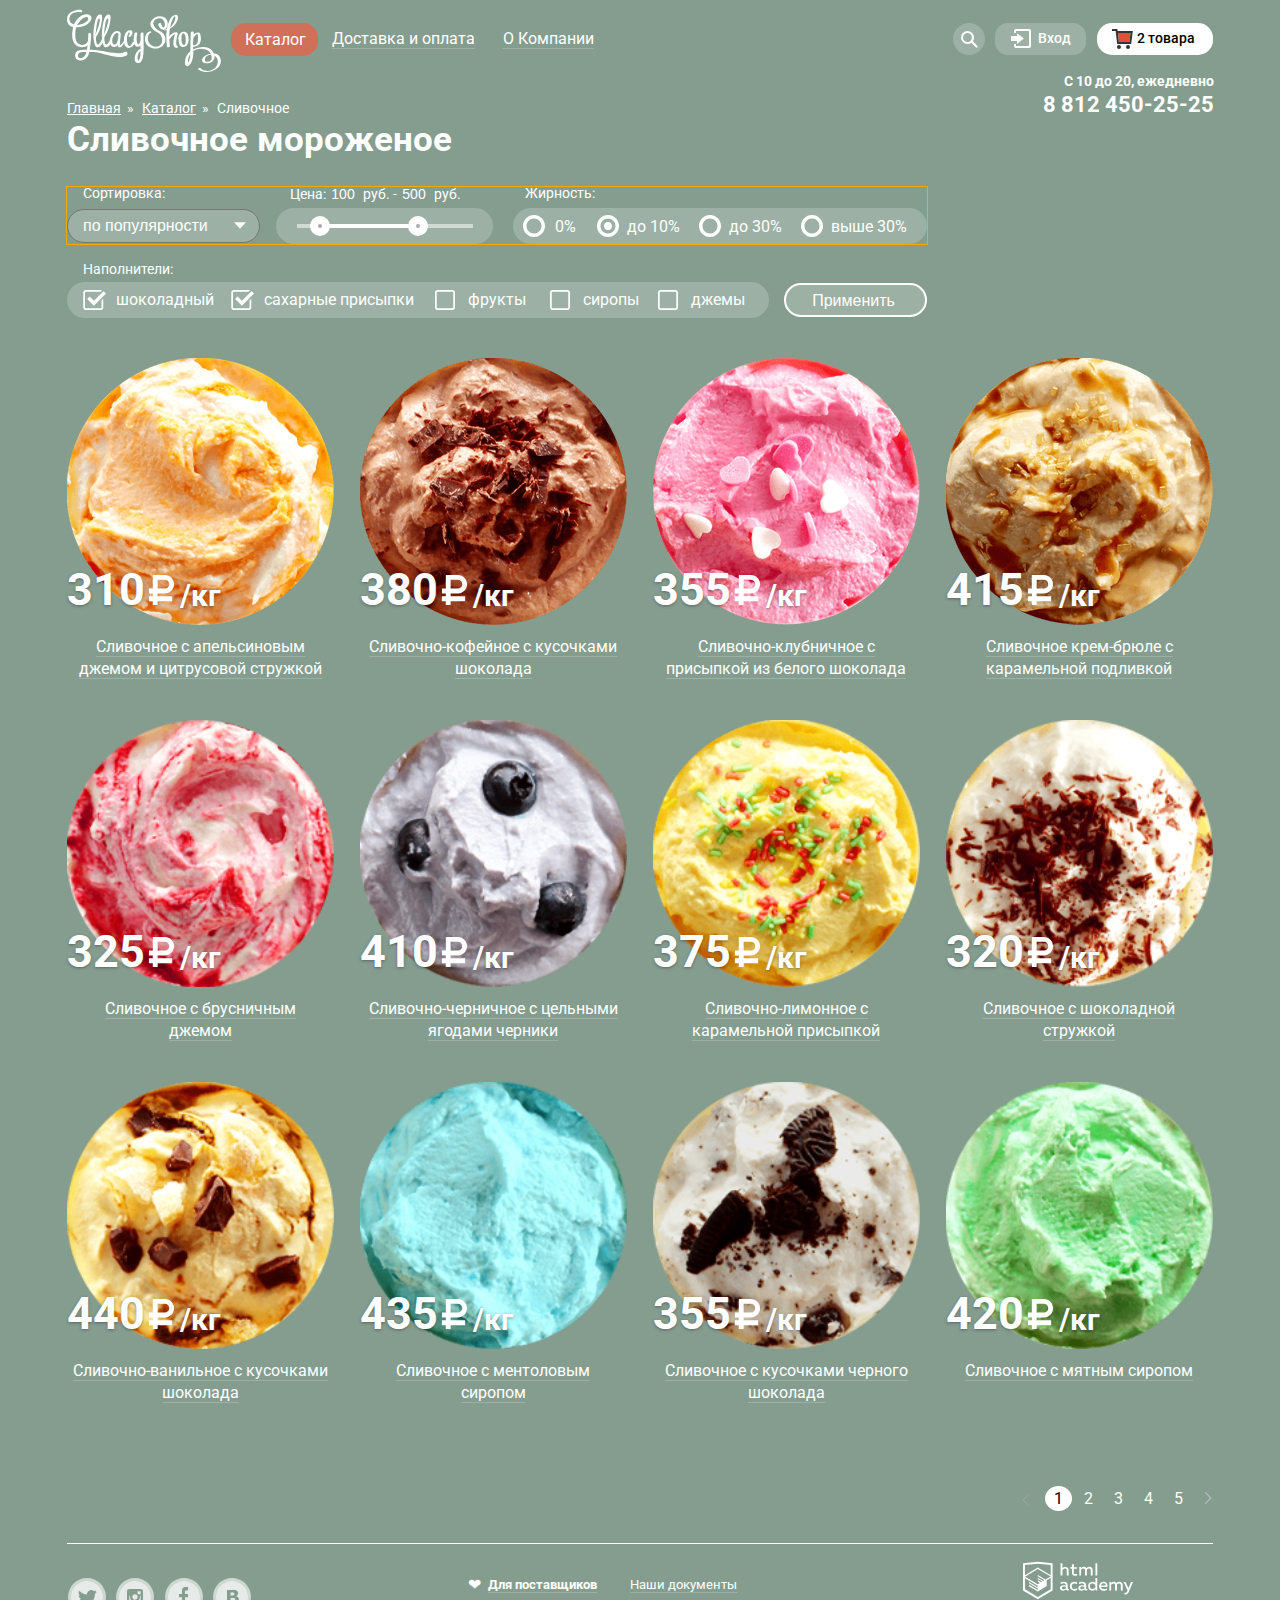
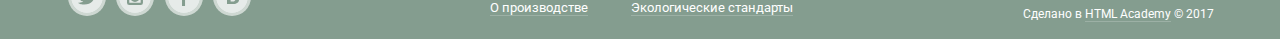
==== commit e481101e: "Еще финальная доработка." ====
--- a/catalog.html
+++ b/catalog.html
@@ -19,7 +19,7 @@
 					</div>
 					<nav class="main-navigation">
 						<ul class="site-navigation">
-							<li class="top-nav top-nav-active"><a href="#">Каталог</a>
+							<li class="top-nav-active"><a href="#">Каталог</a>
 								<div class="head-sub-menu">
 									<ul class="sub-menu">
 										<li><a class="line-menu" href="#">Новинки</a></li>
@@ -129,8 +129,8 @@
 						<div class="filter-row1">
 							 <fieldset class="filter-category">
 							 	<legend class="filter-sorting">Сортировка:</legend>
-							 	<label class="visually-hidden" for="select-sorting">Сортировка</label>
-							 		<select class="sorting" id="select-sorting">
+							 	<label class="visually-hidden">Сортиdfsfровка</label>
+							 		<select class="sorting">
 							 			<option value="popular">по популярности</option>
 							 			<option value="cheap">сначала недорогие</option>
 							 			<option value="expensive">сначала дорогие</option>
@@ -214,7 +214,7 @@
 								<img class="ice-img" src="img/ice1.png" width="267"	height="267" alt="Апельсиновое мороженое">
 							</a>
 							<div class="item-price">
-								<span>310</span><img class="rubli" src="img/ruble.svg" width="30" height="35" alt="₽"><span class="min-kg">/кг</span>
+								<span>310</span><img class="ruble" src="img/ruble.svg" width="30" height="35" alt="₽"><span class="min-kg">/кг</span>
 							</div>
 							<div class="item-caption">
 								<a href="#">Сливочное с апельсиновым джемом и цитрусовой стружкой</a>
@@ -228,7 +228,7 @@
 								<img src="img/ice2.png" width="267"	height="267" alt="Сливочно-кофейное с кусочками шоколада">
 							</a>
 							<div class="item-price">
-								<span>380</span><img class="rubli" src="img/ruble.svg" width="30" height="35" alt="₽"><span class="min-kg">/кг</span>
+								<span>380</span><img class="ruble" src="img/ruble.svg" width="30" height="35" alt="₽"><span class="min-kg">/кг</span>
 							</div>
 							<div class="item-caption">
 								<a href="#">Сливочно-кофейное с кусочками шоколада</a>
@@ -242,7 +242,7 @@
 								<img src="img/ice3.png" width="267"	height="267" alt="Сливочно-клубничное с присыпкой из белого шоколада">
 							</a>
 							<div class="item-price">
-								<span>355</span><img class="rubli" src="img/ruble.svg" width="30" height="35" alt="₽"><span class="min-kg">/кг</span>
+								<span>355</span><img class="ruble" src="img/ruble.svg" width="30" height="35" alt="₽"><span class="min-kg">/кг</span>
 							</div>
 							<div class="item-caption">
 								<a href="#">Сливочно-клубничное с присыпкой из белого шоколада</a>
@@ -256,7 +256,7 @@
 								<img src="img/ice4.png" width="267"	height="267" alt="Сливочное крем-брюле с карамельной подливкой">
 							</a>
 							<div class="item-price">
-								<span>415</span><img class="rubli" src="img/ruble.svg" width="30" height="35" alt="₽"><span class="min-kg">/кг</span>
+								<span>415</span><img class="ruble" src="img/ruble.svg" width="30" height="35" alt="₽"><span class="min-kg">/кг</span>
 							</div>
 							<div class="item-caption">
 								<a href="#">Сливочное крем-брюле с карамельной подливкой</a>
@@ -270,7 +270,7 @@
 								<img src="img/ice5.png" width="267"	height="267" alt="Сливочное с брусничным джемом">
 							</a>
 							<div class="item-price">
-								<span>325</span><img class="rubli" src="img/ruble.svg" width="30" height="35" alt="₽"><span class="min-kg">/кг</span>
+								<span>325</span><img class="ruble" src="img/ruble.svg" width="30" height="35" alt="₽"><span class="min-kg">/кг</span>
 							</div>
 							<div class="item-caption">
 								<a href="#">Сливочное с брусничным джемом</a>
@@ -284,7 +284,7 @@
 								<img src="img/ice6.png" width="267"	height="267" alt="Сливочно-черничное с цельными ягодами черники">
 							</a>
 							<div class="item-price">
-								<span>410</span><img class="rubli" src="img/ruble.svg" width="30" height="35" alt="₽"><span class="min-kg">/кг</span>
+								<span>410</span><img class="ruble" src="img/ruble.svg" width="30" height="35" alt="₽"><span class="min-kg">/кг</span>
 							</div>
 							<div class="item-caption">
 								<a href="#">Сливочно-черничное с цельными ягодами черники</a>
@@ -298,7 +298,7 @@
 								<img src="img/ice7.png" width="267"	height="267" alt="Сливочно-лимонное с карамельной присыпкой">
 							</a>
 							<div class="item-price">
-								<span>375</span><img class="rubli" src="img/ruble.svg" width="30" height="35" alt="₽"><span class="min-kg">/кг</span>
+								<span>375</span><img class="ruble" src="img/ruble.svg" width="30" height="35" alt="₽"><span class="min-kg">/кг</span>
 							</div>
 							<div class="item-caption">
 								<a href="#">Сливочно-лимонное с карамельной присыпкой</a>
@@ -312,7 +312,7 @@
 								<img src="img/ice8.png" width="267"	height="267" alt="Сливочное с шоколадной стружкой">
 							</a>
 							<div class="item-price">
-								<span>320</span><img class="rubli" src="img/ruble.svg" width="30" height="35" alt="₽"><span class="min-kg">/кг</span>
+								<span>320</span><img class="ruble" src="img/ruble.svg" width="30" height="35" alt="₽"><span class="min-kg">/кг</span>
 							</div>
 							<div class="item-caption">
 								<a href="#">Сливочное с шоколадной стружкой</a>
@@ -326,7 +326,7 @@
 								<img src="img/ice9.png" width="267"	height="267" alt="Сливочно-ванильное с кусочками шоколада">
 							</a>
 							<div class="item-price">
-								<span>440</span><img class="rubli" src="img/ruble.svg" width="30" height="35" alt="₽"><span class="min-kg">/кг</span>
+								<span>440</span><img class="ruble" src="img/ruble.svg" width="30" height="35" alt="₽"><span class="min-kg">/кг</span>
 							</div>
 							<div class="item-caption">
 								<a href="#">Сливочно-ванильное с кусочками шоколада</a>
@@ -340,7 +340,7 @@
 								<img src="img/ice10.png" width="267" height="267" alt="Сливочноe с ментоловым сиропом">
 							</a>
 							<div class="item-price">
-								<span>435</span><img class="rubli" src="img/ruble.svg" width="30" height="35" alt="₽"><span class="min-kg">/кг</span>
+								<span>435</span><img class="ruble" src="img/ruble.svg" width="30" height="35" alt="₽"><span class="min-kg">/кг</span>
 							</div>
 							<div class="item-caption">
 								<a href="#">Сливочноe с ментоловым сиропом</a>
@@ -354,7 +354,7 @@
 								<img src="img/ice11.png" width="267" height="267" alt="Сливочное с кусочками черного шоколада">
 							</a>
 							<div class="item-price">
-								<span>355</span><img class="rubli" src="img/ruble.svg" width="30" height="35" alt="₽"><span class="min-kg">/кг</span>
+								<span>355</span><img class="ruble" src="img/ruble.svg" width="30" height="35" alt="₽"><span class="min-kg">/кг</span>
 							</div>
 							<div class="item-caption">
 								<a href="#">Сливочное с кусочками черного шоколада</a>
@@ -368,7 +368,7 @@
 								<img src="img/ice12.png" width="267" height="267" alt="Сливочное с мятным сиропом">
 							</a>
 							<div class="item-price">
-								<span>420</span><img class="rubli" src="img/ruble.svg" width="30" height="35" alt="₽"><span class="min-kg">/кг</span>
+								<span>420</span><img class="ruble" src="img/ruble.svg" width="30" height="35" alt="₽"><span class="min-kg">/кг</span>
 							</div>
 							<div class="item-caption">
 								<a href="#">Сливочное с мятным сиропом</a>
--- a/css/style.css
+++ b/css/style.css
@@ -364,7 +364,7 @@
     height: 33px;
     background: #d07058;
     border-radius: 15px;
-    margin-left: 2px;
+    margin-left: 1px;
     margin-top: 1px;
 }
 
@@ -683,7 +683,7 @@
 
 .head-basket span {
     color: #ffffff;
-}
+ }
 
 .basket-red {
     fill: #e84d37;
@@ -803,7 +803,7 @@
     font-size: 18px;
     line-height: 22px;
     font-weight: bold;
-    width: 100%;
+    width: 520px;
     color: #ffffff;
 }
 
@@ -868,7 +868,7 @@
     z-index: 1;
 }
 
-.item-price .rubli {
+.item-price .ruble {
     position: absolute;
     margin-top: 6px;
     left: 80px;
@@ -962,12 +962,12 @@
 
 .info-caption {
     display: block;
-    padding-left: 20px;
+    width: 100%;
+    padding-left: 18px;
     padding-top: 25px;
     font-size: 24px;
     line-height: 30px;
     font-weight: 500;
-    letter-spacing: 0.21px;
 }
 
 .features {
@@ -1063,7 +1063,7 @@
 }
 
 .news {
-    background-image: url(../img/strawberry.jpg);
+    background: #ffffff url(../img/strawberry.jpg) no-repeat center;
     width: 560px;
     height: 220px;
     border-radius: 15px;
@@ -1071,7 +1071,7 @@
 }
 
 .subscription {
-    background-image: url(../img/post-bg.png);
+    background: #f8f7f4 url(../img/post-bg.png) no-repeat center;
     width: 560px;
     height: 220px;
     border-radius: 15px;
@@ -1092,7 +1092,7 @@
     line-height: 30px;
     font-weight: bold;
     margin-left: 19px;
-    margin-top: -12px;
+    margin-top: -11px;
     color: #323232;
     align-content: center;
     text-decoration: underline;
@@ -1163,6 +1163,10 @@
 
 .map {
     position: relative;
+    background:  #f7f1d9 url(../img/map.png) no-repeat center;
+    width: 100%;
+    margin-top: 38px;
+    height: 430px;
 }
 
 .map .map-container {
@@ -1172,7 +1176,7 @@
 .map-container {
     width: 1146px;
     margin: 0 auto;
-    padding-top: 85px;
+    padding-top: 47px;
     padding-bottom: 65px;
 }
 
@@ -1180,7 +1184,6 @@
     position: absolute;
     width: 100%;
     min-height: 430px;
-    margin-top: 38px;
     z-index: 1;
 }
 
@@ -1196,13 +1199,11 @@
     z-index: 2;
 }
 
-/*
 .map-pin {
 	position: absolute;
-	top: 160px;
-	left: 290px;
-}
-*/
+	top: 138px;
+	left: 378px;
+}
 
 .button-feedback {
     text-align: center;
@@ -1215,8 +1216,8 @@
     line-height: 20px;
     font-weight: lighter;
     font-style: normal;
-    margin-left: -15px;
-    margin-top: 2px;
+    margin-left: -14px;
+    margin-top: 1px;
 }
 
 .info-container span {
@@ -1231,26 +1232,28 @@
     font-size: 18px;
     line-height: 24px;
     font-weight: bold;
-    margin-top: 1px;
+    margin-top: -1px;
+    padding-top: 3px;
 }
 
 .info-tel {
-    margin-top: 18px;
+    margin-top: 19px;
 }
 
 a.tel {
     font-size: 18px;
-    line-height: 22px;
+    line-height: 26px;
     color: #323232;
-    text-decoration: none;;
+    font-weight: bold;
+    text-decoration: none;
 }
 
 .work-time-map  {
-    margin-top: 2px;
+    margin-top: 4px;
 }
 
 .button-feedback {
-    margin-top: 11px;
+    margin-top: 8px;
 }
 
 /* Подвал */
@@ -1601,6 +1604,7 @@
     width: 860px;
     padding: 0;
     margin: 0;
+    outline: 1px solid orange;
 }
 
 .filter-row2 {
@@ -1655,6 +1659,10 @@
     appearance: none;
 }
 
+select.sorting::-ms-expand {
+    display: none;
+}
+
  select.sorting:hover {
     color: #343434;
     background: #9db1a5;
@@ -1668,21 +1676,20 @@
 .min-price {
     width: 30px;
     text-align: center;
-    background: inherit;
+    background-color: transparent;
     border: none;
     color: #ffffff;
     font-weight: inherit;
-    outline: none;
+    
 }
 
 .max-price {
     width: 30px;
     text-align: center;
-    background: inherit;
+    background-color: transparent;
     border: none;
     color: #ffffff;
     font-weight: inherit;
-    outline: none;
 }
 
 .filter-price {
@@ -1796,17 +1803,18 @@
 
 .zero span {
     margin-left: 26px;
-}
-
-.ten {
+    padding-left: 2px;
+}
+
+.ten span {
     margin-left: 47px;
 }
 
-.thirty {
+.thirty span {
     margin-left: 45px;
 }
 
-.more-thirty {
+.more-thirty span {
     margin-left: 45px;
 }
 
@@ -1828,6 +1836,10 @@
     background-repeat: no-repeat;
 }
 
+.radio-checkmark:focus {
+    outline: 1px solid blue;
+}
+
 /*
 .radio-block {
 	opacity: 0.3;
@@ -1891,7 +1903,7 @@
 }
 
 .box-sugar {
-    margin-left: 11px;
+    margin-left: 10px;
 }
 
 .box-fruit {
@@ -2012,10 +2024,10 @@
 .pagination-list {
     display: flex;
     justify-content: flex-end;
-    width: 1146px;
+    min-width: 1146px;
     padding: 0px;
     padding-bottom: 19px;
-    margin-left: 9px;
+    margin-left: 8px;
     margin-top: 35px;
     list-style-type: none;
     font-size: 16px;
@@ -2066,7 +2078,7 @@
     cursor: default;
 }
 
-.pagination-list {
+.item-list {
     border-bottom: 1px solid white;
 }
 
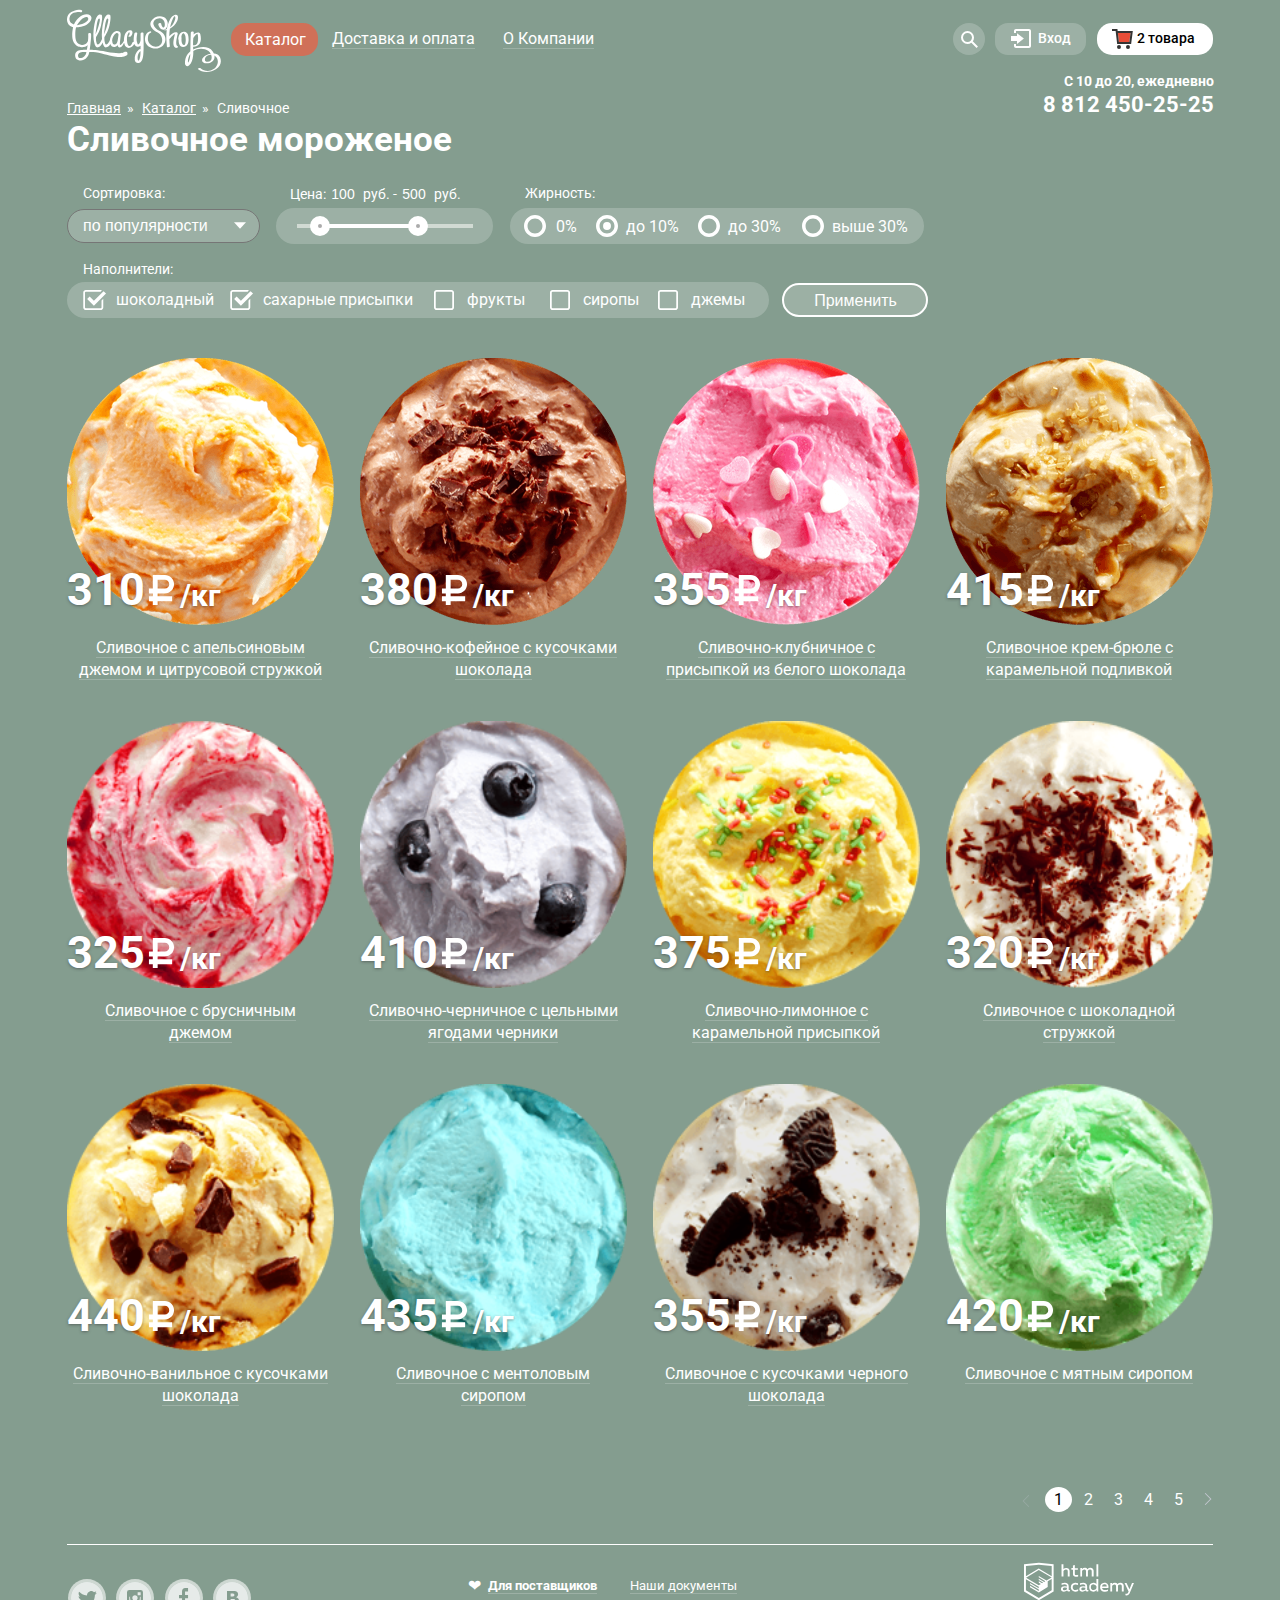
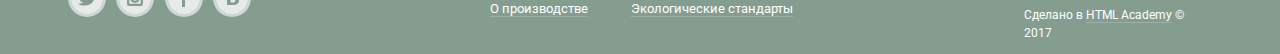
==== commit e4c41dc7: "Последняя доработка" ====
--- a/catalog.html
+++ b/catalog.html
@@ -9,6 +9,7 @@
 	</head>	
 	<body>
 	<div class="wrap-content">
+
 		<div class="header-container">
 			<header class="main-header">
 				<div class="logo-menu">
@@ -36,80 +37,80 @@
 					</nav>
 				</div>
 				<section class="user-menu-info">
-						<h2 class="visually-hidden">Меню пользователя</h2>
-						<div class="head-search">
-								<a class="button-search" href="#">
-									<svg xmlns="http://www.w3.org/2000/svg" xmlns:xlink="http://www.w3.org/1999/xlink" width="17" height="17" viewBox="0 0 17 17"><path class="loupe" fill="#fff" d="M16.958 15.527L11.75 10.32A6.455 6.455 0 0 0 13 6.5 6.5 6.5 0 1 0 6.5 13a6.465 6.465 0 0 0 3.839-1.263l5.205 5.204 1.414-1.414zM6.5 11C4.019 11 2 8.981 2 6.5S4.019 2 6.5 2 11 4.019 11 6.5 8.981 11 6.5 11z"/></svg>
-								</a>
-							<div class="search-window">
-								<div class="search-window-content">
-									<form action="https://echo.htmlacademy.ru" method="post">
-											<input class="input-search" id="input-search" type="search" name="search" value="" placeholder="Что ищем?">
-												<label class="label-search" for="input-search">Что ищем?</label>
-									</form>
-								</div>
-							</div>
-						</div>
-						<div class="head-user">
-							<a class="button-user" href="#">
-								<svg xmlns="http://www.w3.org/2000/svg" xmlns:xlink="http://www.w3.org/1999/xlink" width="21" height="19" viewBox="0 0 21 19"><g class="entrance" fill="#fff"><path d="M6 14.875L12.917 9.5 6 4.125v2.917H-.042v4.917H6z"/><path d="M18 0H5C3.9 0 3 .9 3 2v2h2V2h13v15H5v-2H3v2c0 1.1.9 2 2 2h13c1.1 0 2-.9 2-2V2c0-1.1-.9-2-2-2z"/></g></svg>
-								<span>Вход</span>
-								</a>
-							<div class="user-window">
-								<div class="user-window-content">
-									<form action="https://echo.htmlacademy.ru" method="post">
-										<input class="input-email" id="input-email" type="email" name="email" value="" placeholder="Электронная почта" required>
-											<label class="label-email" for="input-email">Электронная почта</label>
-										<input class="input-password" id="input-password"  type="password" name="password" value="" placeholder="Пароль" required>
-											<label class="label-password" for="input-password">Пароль</label>
-										<div class="inner-login">
-										<button class="button button-user-enter" type="submit" value="Войти">Войти</button>
-										<p>
-											<a href="#">Забыли пароль?</a>
-											<a href="#">Новая регистрация</a>
-										</p>
-										</div>
-									</form>
-								</div>
-							</div>
-						</div>
-						<div class="head-basket-catalog">
-							<a class="button-full-basket" href="#">
-								<svg xmlns="http://www.w3.org/2000/svg" width="21" height="20" viewBox="0 0 21 20"><path fill="#E84D37" d="M5.888 4.031L6.922 13h10.45l1.176-8.969z"/><circle fill="#343434" cx="6.984" cy="18" r="2"/><circle fill="#343434" cx="15.984" cy="18" r="2"/><path fill="#343434" d="M5.657 2.031L5.422 0H0v2h3.64l1.5 13h13.988l1.699-12.969H5.657zM17.372 13H6.922L5.888 4.031h12.66L17.372 13z"/></svg>
+					<h2 class="visually-hidden">Меню пользователя</h2>
+					<div class="head-search">
+						<a class="button-search" href="#">
+							<svg xmlns="http://www.w3.org/2000/svg" xmlns:xlink="http://www.w3.org/1999/xlink" width="17" height="17" viewBox="0 0 17 17"><path class="loupe" fill="#fff" d="M16.958 15.527L11.75 10.32A6.455 6.455 0 0 0 13 6.5 6.5 6.5 0 1 0 6.5 13a6.465 6.465 0 0 0 3.839-1.263l5.205 5.204 1.414-1.414zM6.5 11C4.019 11 2 8.981 2 6.5S4.019 2 6.5 2 11 4.019 11 6.5 8.981 11 6.5 11z"/></svg>
+						</a>
+						<div class="search-window">
+							<div class="search-window-content">
+								<form action="https://echo.htmlacademy.ru" method="post">
+									<input class="input-search" id="input-search" type="search" name="search" value="" placeholder="Что ищем?">
+										<label class="label-search" for="input-search">Что ищем?</label>
+								</form>
+							</div>
+						</div>
+					</div>
+					<div class="head-user">
+						<a class="button-user" href="#">
+							<svg xmlns="http://www.w3.org/2000/svg" xmlns:xlink="http://www.w3.org/1999/xlink" width="21" height="19" viewBox="0 0 21 19"><g class="entrance" fill="#fff"><path d="M6 14.875L12.917 9.5 6 4.125v2.917H-.042v4.917H6z"/><path d="M18 0H5C3.9 0 3 .9 3 2v2h2V2h13v15H5v-2H3v2c0 1.1.9 2 2 2h13c1.1 0 2-.9 2-2V2c0-1.1-.9-2-2-2z"/></g></svg>
+							<span>Вход</span>
+						</a>
+						<div class="user-window">
+							<div class="user-window-content">
+								<form action="https://echo.htmlacademy.ru" method="post">
+									<input class="input-email" id="input-email" type="email" name="email" value="" placeholder="Электронная почта" required>
+										<label class="label-email" for="input-email">Электронная почта</label>
+									<input class="input-password" id="input-password"  type="password" name="password" value="" placeholder="Пароль" required>
+										<label class="label-password" for="input-password">Пароль</label>
+									<div class="inner-login">
+									<button class="button button-user-enter" type="submit" value="Войти">Войти</button>
+									<p>
+										<a href="#">Забыли пароль?</a>
+										<a href="#">Новая регистрация</a>
+									</p>
+									</div>
+								</form>
+							</div>
+						</div>
+					</div>
+					<div class="head-basket-catalog">
+						<a class="button-full-basket" href="#">
+							<svg xmlns="http://www.w3.org/2000/svg" width="21" height="20" viewBox="0 0 21 20"><path fill="#E84D37" d="M5.888 4.031L6.922 13h10.45l1.176-8.969z"/><circle fill="#343434" cx="6.984" cy="18" r="2"/><circle fill="#343434" cx="15.984" cy="18" r="2"/><path fill="#343434" d="M5.657 2.031L5.422 0H0v2h3.64l1.5 13h13.988l1.699-12.969H5.657zM17.372 13H6.922L5.888 4.031h12.66L17.372 13z"/></svg>
 							<span>2 товара</span>
-							</a>
-							<div class="basket-table-window">
-								<div class="basket-window-content">
-									<form class="basket-window-form" action="https://echo.htmlacademy.ru" method="post">
-										<table class="basket-table">
-											<tr class="item-price-size">
-												<td><button class="basket-close-button" type="submit" value="Оформить заказ">Удалить товар</button></td>
-												<td><img src="img/icebasket1.png" width="33" height="33" alt="Плобмир"></td>
-												<td style="width: 230px;">Пломбир с апельсиновым джемом</td>
-												<td>1,5 кг х <p>200 руб.</p></td>
-												<td>300 руб.</td>
-											</tr>
-											<tr class="item-price-size">
-												<td><button class="basket-close-button" type="submit" value="Оформить заказ">Удалить товар</button></td>
-												<td><img src="img/icebasket2.png" width="33" height="33" alt="Клубничное"></td>
-												<td>Клубничный пломбир с присыпкой из белого шоколада</td>
-												<td>1,5 кг х <p>300 руб.</p></td>
-												<td>450 руб.</td>
-											</tr>
-										</table>
-										<div class="sum-total">
-											<p><b>Итого: 750 руб.</b></p>
-											<button class="button button-offer" type="submit">Оформить заказ</button>
-										</div>
-									</form>
-								</div>
-							</div>
-						</div>
-						<div class="info-menu">
-							<p class="work-time">C 10 до 20, ежедневно
-							<span><a class="tel-head" href="tel:88124502525">8 812 450-25-25</a></span></p>
-						</div>
-
+						</a>
+						<div class="basket-table-window">
+							<div class="basket-window-content">
+								<form class="basket-window-form" action="https://echo.htmlacademy.ru" method="post">
+									<table class="basket-table">
+										<tr class="item-price-size">
+											<td><button class="basket-close-button" type="submit" value="Оформить заказ">Удалить товар</button></td>
+											<td><img src="img/icebasket1.png" width="33" height="33" alt="Плобмир"></td>
+											<td style="width: 230px;">Пломбир с апельсиновым джемом</td>
+											<td>1,5 кг х <p>200 руб.</p></td>
+											<td>300 руб.</td>
+										</tr>
+										<tr class="item-price-size">
+											<td><button class="basket-close-button" type="submit" value="Оформить заказ">Удалить товар</button></td>
+											<td><img src="img/icebasket2.png" width="33" height="33" alt="Клубничное"></td>
+											<td>Клубничный пломбир с присыпкой из белого шоколада</td>
+											<td>1,5 кг х <p>300 руб.</p></td>
+											<td>450 руб.</td>
+										</tr>
+									</table>
+									<div class="sum-total">
+										<p><b>Итого: 750 руб.</b></p>
+										<button class="button button-offer" type="submit">Оформить заказ</button>
+									</div>
+								</form>
+							</div>
+						</div>
+					</div>
+					<div class="info-menu">
+						<p class="work-time">C 10 до 20, ежедневно
+							<span><a class="tel-head" href="tel:88124502525">8 812 450-25-25</a></span>
+						</p>
+					</div>
 				</section>
 			</header>
 		</div>
@@ -121,13 +122,13 @@
 					<li><a href="catalog.html">Каталог</a></li>
 					<li><a class="breadcrumbs-active">Сливочное</a></li>
 				</ul>
-			<h1 class="catalog-caption">Сливочное мороженое</h1>
+				<h1 class="catalog-caption">Сливочное мороженое</h1>
 			</div>
 			<section class="filters">
 				<h2 class="visually-hidden">Фильтр товаров</h2>
 					<form class="filter-form" method="get" action="https://echo.htmlacademy.ru">
 						<div class="filter-row1">
-							 <fieldset class="filter-category">
+							<fieldset class="filter-category">
 							 	<legend class="filter-sorting">Сортировка:</legend>
 							 	<label class="visually-hidden">Сортиdfsfровка</label>
 							 		<select class="sorting">
@@ -136,8 +137,8 @@
 							 			<option value="expensive">сначала дорогие</option>
 							 			<option value="fat">по жирности</option>
 							 		</select>
-							 </fieldset>
-							 <fieldset class="filter-category">
+							</fieldset>
+							<fieldset class="filter-category">
 							 	<legend class="filter-price">Цена:
 							 		<input class="min-price" type="text" name="min-price" value="100"> руб. -
 							 		<input class="max-price" type="text" name="max-price" value="500"> руб.
@@ -152,8 +153,8 @@
 							 			<div class="range-toggle range-toggle-min"></div>
 							 			<div class="range-toggle range-toggle-max"></div>
 							 		</div>
-							 </fieldset>
-							 <fieldset class="filter-category">
+							</fieldset>
+							<fieldset class="filter-category">
 							 	<legend class="filter-fat">Жирность:</legend>
 							 		<div class="fat-wrapper">
 							 			<label class="radio-container zero" for="zero"><span class="percent">0%</span>
@@ -173,10 +174,10 @@
 							 				<span class="radio-checkmark radio-block"></span>
 							 			</label>		
 							 		</div>
-							 </fieldset>
+							</fieldset>
 						</div>
 						<div class="filter-row2">
-							 <fieldset class="filter-category">
+							<fieldset class="filter-category">
 							 	<legend class="filter-fillers">Наполнители:</legend>
 							 		<div class="fillers">
 							 			<label class="box-container box-chokolate" for="chokolate">шоколадный
@@ -200,8 +201,8 @@
 						 					<span class="box-checkmark box-block"></span>
 						 				</label>		
 							 		</div>
-							 </fieldset>
-							 <button class="filter-button" type="submit">Применить</button>
+							</fieldset>
+							<button class="filter-button" type="submit">Применить</button>
 						</div>
 					</form>
 			</section>
@@ -381,7 +382,8 @@
 					<li class="pagination-item not-active">
 						<a href="#">
 							<svg xmlns="http://www.w3.org/2000/svg" width="8" height="12" viewBox="0 0 8 12"><path fill="#C1C6CE" d="M7.237 5.642L1.729.133a.506.506 0 1 0-.716.716L6.163 6l-5.151 5.15a.507.507 0 0 0 .716.717l5.509-5.509a.504.504 0 0 0 0-.716z"/></svg>
-						</a></li>
+						</a>
+					</li>
 					<li class="pagination-item pagination-item-current">
 						<a>1</a></li>
 					<li class="pagination-item pagination-click">
--- a/css/style.css
+++ b/css/style.css
@@ -397,6 +397,7 @@
 
 .button-search {
     display: flex;
+    position: relative;
     width: 32px;
     height: 32px;
     background-color: rgba(255,255,255,.2);
@@ -420,14 +421,20 @@
 }
 
 .search-window {
+    display: none;
+    transform: scale(0.8);
+}
+
+.button-search:hover + .search-window,
+.button-search:focus + .search-window,
+.search-window:hover {
+    display: block;
+    position: absolute;
     width: 342px;
-    position: absolute;
     right: 0px;
     padding-top: 10px;
-    visibility: hidden;
-    pointer-events: none;
-    transform: scale(0.8);
-    opacity: 0;
+    transform: scale(1);
+    opacity: 1;
     transition: all 150ms ease-out;
     box-shadow: 0 20px 20px rgba(0,0,0,.4);
     border-radius: 10px;
@@ -435,21 +442,14 @@
 }
 
 .search-window-content {
+    display: block;
+    position: relative;
+    visibility: visible;
     height: 60px;
     background-color: rgba(248,247,244,1);
     padding: 15px;
     padding-top: 1px;
     border-radius: 10px;
-}
-
-.button-search:hover + .search-window,
-.button-search:focus + .search-window,
-.search-window:hover,
-.search-window:focus-within {
-    visibility: visible;
-    pointer-events: all;
-    transform: scale(1);
-    opacity: 1;
 }
 
 .input-search {
@@ -472,10 +472,6 @@
     border: 2px solid rgba(154,154,154,.52);
 }
 
-.search-window-content {
-    position: relative;
-}
-
 .label-search {
     position: absolute;
     visibility: hidden;
@@ -524,17 +520,22 @@
 }
 
 .user-window {
+    display: none;
+    transform: scale(0.8);
+}
+
+.button-user:hover + .user-window,
+.button-user:focus + .user-window,
+.user-window:hover {
     display: flex;
     justify-content: space-between;
     position: absolute;
     right: 0px;
     padding-top: 10px;
-    visibility: hidden;
-    pointer-events: none;
-    transform: scale(0.8);
-    opacity: 0;
+    transform: scale(1);
+    opacity: 1;
     transition: all 150ms ease-out;
-    max-width: 342px;
+    width: 278px;
     box-shadow: 0 20px 20px rgba(0,0,0,.4);
     border-radius: 10px;
     z-index: 20;
@@ -562,16 +563,6 @@
     height: 45px;
     margin-top: 20px;
     margin-left: 20px;
-}
-
-.button-user:hover + .user-window,
-.button-user:focus + .user-window,
-.user-window:hover,
-.user-window:focus-within {
-    visibility: visible;
-    pointer-events: all;
-    transform: scale(1);
-    opacity: 1;
 }
 
 .label-email {
@@ -936,6 +927,7 @@
     max-width: 256px;
     min-height: 40px;
     margin-left: 5px;
+    margin-top: 1px;
 }
 
 .catalog-image-container .catalog-ice {
@@ -1261,7 +1253,7 @@
 .main-footer {
     display: flex;
     width: 1146px;
-    justify-content: space-between;
+    justify-content: flex-start;
     margin-left: auto;
     margin-right: auto;
 }
@@ -1274,12 +1266,11 @@
     margin: 0 auto;
     margin-left: -9px;
     padding: 0;
+    padding-right: 236px;
 }
 
 .social-button {
     display: flex;
-    justify-content: center;
-    align-items: center;
     width: 32px;
     height: 32px;
     margin-top: 37px;
@@ -1298,6 +1289,7 @@
     display: flex;
     align-content: space-between;
     padding: 0;
+    padding-right: 236px;
     list-style-type: none;
     margin-left: 4px;
     margin-top: 32px;
@@ -1429,14 +1421,19 @@
 }
 
 .basket-table-window {
+    display: none;
+    transform: scale(0.8);
+}
+
+.button-full-basket:hover + .basket-table-window,
+.button-full-basket:focus + .basket-table-window,
+.basket-table-window:hover {
     display: flex;
     position: absolute;
     right: 0px;
     padding-top: 10px;
-    visibility: hidden;
-    pointer-events: none;
-    transform: scale(0.8);
-    opacity: 0;
+    transform: scale(1);
+    opacity: 1;
     transition: all 150ms ease-out;
     width: 540px;
     height: 215px;
@@ -1456,16 +1453,6 @@
     width: 516px;
     height: 230px;
     margin-left: 24px;
-}
-
-.button-full-basket:hover + .basket-table-window,
-.button-full-basket:focus + .basket-table-window,
-.basket-table-window:hover,
-.basket-table-window:focus-within {
-    visibility: visible;
-    pointer-events: all;
-    transform: scale(1);
-    opacity: 1;
 }
 
 .head-basket a {
@@ -1604,7 +1591,6 @@
     width: 860px;
     padding: 0;
     margin: 0;
-    outline: 1px solid orange;
 }
 
 .filter-row2 {
@@ -1616,10 +1602,8 @@
 }
 
 .filter-form fieldset {
-    width: 100%;
     margin: 0;
     padding: 0;
-    padding-left: 0px;
     margin-top: -2px;
     border: none;
 }
@@ -1765,10 +1749,10 @@
     display: flex;
     justify-content: flex-start;
     align-items: center;
-    width: 404px;
+    width: 400px;
     height: 36px;
-    padding: 0px 0px 0px 10px;
-    margin-left: 19px;
+    padding: 0px 0px 0px 14px;
+    margin-left: 16px;
     margin-top: -3px;
     background: rgba(255,255,255,.2);
     border-radius: 18px;
@@ -1807,7 +1791,7 @@
 }
 
 .ten span {
-    margin-left: 47px;
+    margin-left: 45px;
 }
 
 .thirty span {
@@ -1815,7 +1799,7 @@
 }
 
 .more-thirty span {
-    margin-left: 45px;
+    margin-left: 47px;
 }
 
 .radio-container input {
@@ -1903,7 +1887,7 @@
 }
 
 .box-sugar {
-    margin-left: 10px;
+    margin-left: 9px;
 }
 
 .box-fruit {
@@ -1911,7 +1895,7 @@
 }
 
 .box-syrup {
-    margin-left: 17px;
+    margin-left: 18px;
 }
 
 .box-jam {
@@ -1961,7 +1945,7 @@
 /* Кнопка фильтра*/
 
 .filter-button {
-    width: 170px;
+    width: 146px;
     height: 34px;
     font-size: 16px;
     line-height: 18px;
@@ -1971,9 +1955,9 @@
     border: 2px solid white;
     border-radius: 20px;
     margin-top: 24px;
-    margin-right: 5px;
+    margin-left: 13px;
     padding-top: 2px;
-    padding-left: 2px;
+    padding-left: 7px;
 }
 
 .filter-button:hover {
@@ -2028,7 +2012,7 @@
     padding: 0px;
     padding-bottom: 19px;
     margin-left: 8px;
-    margin-top: 35px;
+    margin-top: 33px;
     list-style-type: none;
     font-size: 16px;
     line-height: 18px;
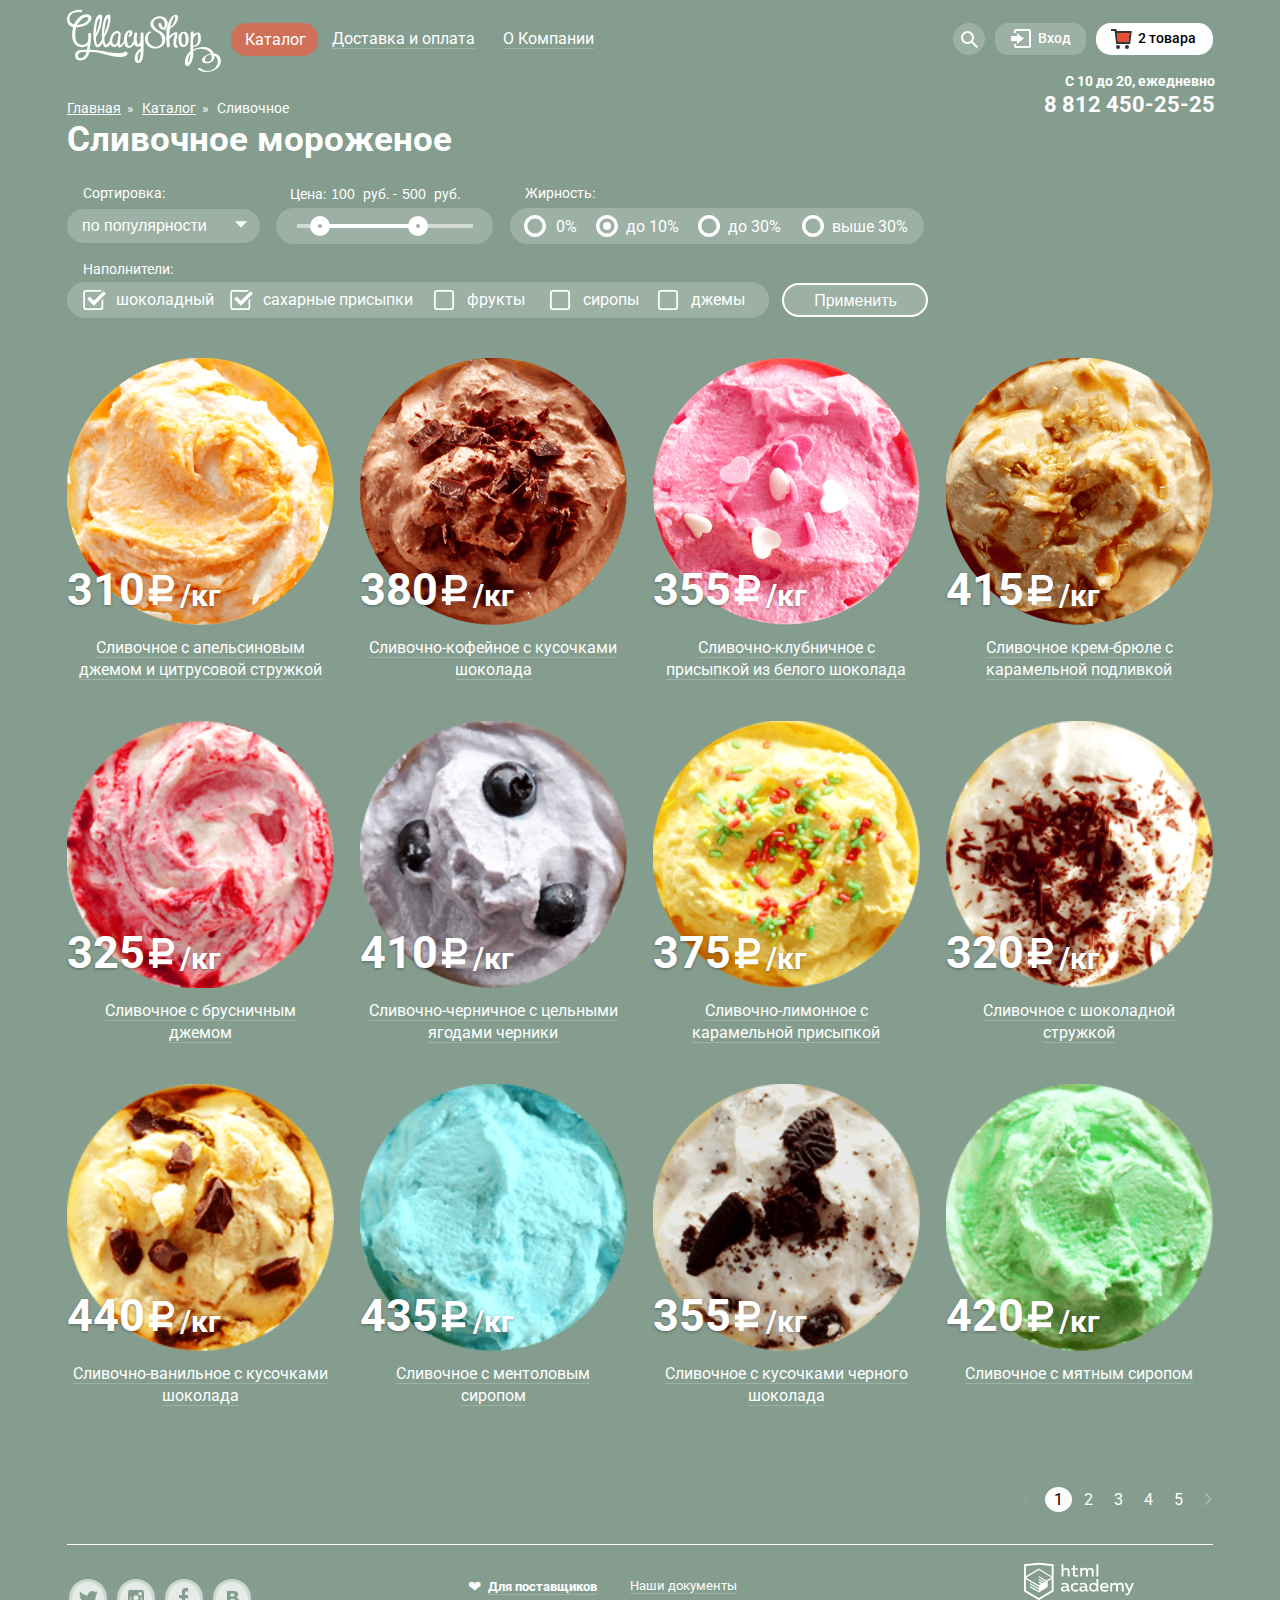
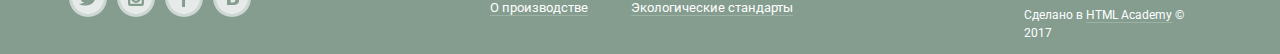
==== commit ca9246ff: "Финальный проект!" ====
--- a/catalog.html
+++ b/catalog.html
@@ -5,22 +5,21 @@
 		<title>Магазин мороженого Глейси</title>
 		<link href="https://fonts.googleapis.com/css?family=Roboto:400,500,700&amp;subset=cyrillic" rel="stylesheet">
 		<link href="css/normalize.css" rel="stylesheet">
-		<link href="css/style.css" rel="stylesheet">
-	</head>	
+		<link href="css/style.min.css" rel="stylesheet">
+	</head>
 	<body>
-	<div class="wrap-content">
-
-		<div class="header-container">
+		<div class="wrap-content">
 			<header class="main-header">
 				<div class="logo-menu">
 					<div class="logo-header">
 						<a href="index.html">
-							<img src="img/logo.svg" width="154" height="64" alt="Логотип Глейси">
+						<img src="img/logo.svg" width="154" height="64" alt="Логотип Глейси">
 						</a>
 					</div>
 					<nav class="main-navigation">
 						<ul class="site-navigation">
-							<li class="top-nav-active"><a href="#">Каталог</a>
+							<li class="top-nav-active">
+								<a href="#">Каталог</a>
 								<div class="head-sub-menu">
 									<ul class="sub-menu">
 										<li><a class="line-menu" href="#">Новинки</a></li>
@@ -30,7 +29,7 @@
 										<li><a href="#">Мелорин</a></li>
 									</ul>
 								</div>
-							</li>	
+							</li>
 							<li class="top-nav"><a href="#">Доставка и оплата</a></li>
 							<li class="top-nav"><a href="#">О Компании</a></li>
 						</ul>
@@ -40,35 +39,42 @@
 					<h2 class="visually-hidden">Меню пользователя</h2>
 					<div class="head-search">
 						<a class="button-search" href="#">
-							<svg xmlns="http://www.w3.org/2000/svg" xmlns:xlink="http://www.w3.org/1999/xlink" width="17" height="17" viewBox="0 0 17 17"><path class="loupe" fill="#fff" d="M16.958 15.527L11.75 10.32A6.455 6.455 0 0 0 13 6.5 6.5 6.5 0 1 0 6.5 13a6.465 6.465 0 0 0 3.839-1.263l5.205 5.204 1.414-1.414zM6.5 11C4.019 11 2 8.981 2 6.5S4.019 2 6.5 2 11 4.019 11 6.5 8.981 11 6.5 11z"/></svg>
+							<svg xmlns="http://www.w3.org/2000/svg" xmlns:xlink="http://www.w3.org/1999/xlink" width="17" height="17" viewBox="0 0 17 17">
+								<path class="loupe" fill="#fff" d="M16.958 15.527L11.75 10.32A6.455 6.455 0 0 0 13 6.5 6.5 6.5 0 1 0 6.5 13a6.465 6.465 0 0 0 3.839-1.263l5.205 5.204 1.414-1.414zM6.5 11C4.019 11 2 8.981 2 6.5S4.019 2 6.5 2 11 4.019 11 6.5 8.981 11 6.5 11z"/>
+							</svg>
 						</a>
 						<div class="search-window">
 							<div class="search-window-content">
 								<form action="https://echo.htmlacademy.ru" method="post">
 									<input class="input-search" id="input-search" type="search" name="search" value="" placeholder="Что ищем?">
-										<label class="label-search" for="input-search">Что ищем?</label>
+									<label class="label-search" for="input-search">Что ищем?</label>
 								</form>
 							</div>
 						</div>
 					</div>
 					<div class="head-user">
 						<a class="button-user" href="#">
-							<svg xmlns="http://www.w3.org/2000/svg" xmlns:xlink="http://www.w3.org/1999/xlink" width="21" height="19" viewBox="0 0 21 19"><g class="entrance" fill="#fff"><path d="M6 14.875L12.917 9.5 6 4.125v2.917H-.042v4.917H6z"/><path d="M18 0H5C3.9 0 3 .9 3 2v2h2V2h13v15H5v-2H3v2c0 1.1.9 2 2 2h13c1.1 0 2-.9 2-2V2c0-1.1-.9-2-2-2z"/></g></svg>
+							<svg xmlns="http://www.w3.org/2000/svg" xmlns:xlink="http://www.w3.org/1999/xlink" width="21" height="19" viewBox="0 0 21 19">
+								<g class="entrance" fill="#fff">
+									<path d="M6 14.875L12.917 9.5 6 4.125v2.917H-.042v4.917H6z"/>
+									<path d="M18 0H5C3.9 0 3 .9 3 2v2h2V2h13v15H5v-2H3v2c0 1.1.9 2 2 2h13c1.1 0 2-.9 2-2V2c0-1.1-.9-2-2-2z"/>
+								</g>
+							</svg>
 							<span>Вход</span>
 						</a>
 						<div class="user-window">
 							<div class="user-window-content">
 								<form action="https://echo.htmlacademy.ru" method="post">
 									<input class="input-email" id="input-email" type="email" name="email" value="" placeholder="Электронная почта" required>
-										<label class="label-email" for="input-email">Электронная почта</label>
+									<label class="label-email" for="input-email">Электронная почта</label>
 									<input class="input-password" id="input-password"  type="password" name="password" value="" placeholder="Пароль" required>
-										<label class="label-password" for="input-password">Пароль</label>
+									<label class="label-password" for="input-password">Пароль</label>
 									<div class="inner-login">
-									<button class="button button-user-enter" type="submit" value="Войти">Войти</button>
-									<p>
-										<a href="#">Забыли пароль?</a>
-										<a href="#">Новая регистрация</a>
-									</p>
+										<button class="button button-user-enter" type="submit" value="Войти">Войти</button>
+										<p>
+											<a href="#">Забыли пароль?</a>
+											<a href="#">Новая регистрация</a>
+										</p>
 									</div>
 								</form>
 							</div>
@@ -76,7 +82,12 @@
 					</div>
 					<div class="head-basket-catalog">
 						<a class="button-full-basket" href="#">
-							<svg xmlns="http://www.w3.org/2000/svg" width="21" height="20" viewBox="0 0 21 20"><path fill="#E84D37" d="M5.888 4.031L6.922 13h10.45l1.176-8.969z"/><circle fill="#343434" cx="6.984" cy="18" r="2"/><circle fill="#343434" cx="15.984" cy="18" r="2"/><path fill="#343434" d="M5.657 2.031L5.422 0H0v2h3.64l1.5 13h13.988l1.699-12.969H5.657zM17.372 13H6.922L5.888 4.031h12.66L17.372 13z"/></svg>
+							<svg xmlns="http://www.w3.org/2000/svg" width="21" height="20" viewBox="0 0 21 20">
+								<path fill="#E84D37" d="M5.888 4.031L6.922 13h10.45l1.176-8.969z"/>
+								<circle fill="#343434" cx="6.984" cy="18" r="2"/>
+								<circle fill="#343434" cx="15.984" cy="18" r="2"/>
+								<path fill="#343434" d="M5.657 2.031L5.422 0H0v2h3.64l1.5 13h13.988l1.699-12.969H5.657zM17.372 13H6.922L5.888 4.031h12.66L17.372 13z"/>
+							</svg>
 							<span>2 товара</span>
 						</a>
 						<div class="basket-table-window">
@@ -87,14 +98,20 @@
 											<td><button class="basket-close-button" type="submit" value="Оформить заказ">Удалить товар</button></td>
 											<td><img src="img/icebasket1.png" width="33" height="33" alt="Плобмир"></td>
 											<td style="width: 230px;">Пломбир с апельсиновым джемом</td>
-											<td>1,5 кг х <p>200 руб.</p></td>
+											<td>
+												1,5 кг х 
+												<p>200 руб.</p>
+											</td>
 											<td>300 руб.</td>
 										</tr>
 										<tr class="item-price-size">
 											<td><button class="basket-close-button" type="submit" value="Оформить заказ">Удалить товар</button></td>
 											<td><img src="img/icebasket2.png" width="33" height="33" alt="Клубничное"></td>
 											<td>Клубничный пломбир с присыпкой из белого шоколада</td>
-											<td>1,5 кг х <p>300 руб.</p></td>
+											<td>
+												1,5 кг х 
+												<p>300 руб.</p>
+											</td>
 											<td>450 руб.</td>
 										</tr>
 									</table>
@@ -107,318 +124,374 @@
 						</div>
 					</div>
 					<div class="info-menu">
-						<p class="work-time">C 10 до 20, ежедневно
-							<span><a class="tel-head" href="tel:88124502525">8 812 450-25-25</a></span>
+						<p class="work-time">
+							<span>C 10 до 20, ежедневно</span>
+							<a class="tel-head" href="tel:88124502525">8 812 450-25-25</a>
 						</p>
 					</div>
 				</section>
 			</header>
-		</div>
-
-		<main class="container">
-			<div class="breadcrumbs-container">
+			<main class="container">
 				<ul class="breadcrumbs">
 					<li><a href="index.html">Главная</a></li>
 					<li><a href="catalog.html">Каталог</a></li>
 					<li><a class="breadcrumbs-active">Сливочное</a></li>
 				</ul>
 				<h1 class="catalog-caption">Сливочное мороженое</h1>
-			</div>
-			<section class="filters">
-				<h2 class="visually-hidden">Фильтр товаров</h2>
+				<section class="filters">
+					<h2 class="visually-hidden">Фильтр товаров</h2>
 					<form class="filter-form" method="get" action="https://echo.htmlacademy.ru">
 						<div class="filter-row1">
 							<fieldset class="filter-category">
-							 	<legend class="filter-sorting">Сортировка:</legend>
-							 	<label class="visually-hidden">Сортиdfsfровка</label>
-							 		<select class="sorting">
-							 			<option value="popular">по популярности</option>
-							 			<option value="cheap">сначала недорогие</option>
-							 			<option value="expensive">сначала дорогие</option>
-							 			<option value="fat">по жирности</option>
-							 		</select>
+								<legend class="filter-sorting">Сортировка:</legend>
+								<label class="visually-hidden">Сортиdfsfровка</label>
+								<select class="sorting">
+									<option value="popular">по популярности</option>
+									<option value="cheap">сначала недорогие</option>
+									<option value="expensive">сначала дорогие</option>
+									<option value="fat">по жирности</option>
+								</select>
 							</fieldset>
 							<fieldset class="filter-category">
-							 	<legend class="filter-price">Цена:
-							 		<input class="min-price" type="text" name="min-price" value="100"> руб. -
-							 		<input class="max-price" type="text" name="max-price" value="500"> руб.
-							 	</legend>
-							 		<div class="filter-range">
-							 			<label class="visually-hidden">Цена:</label>
-							 			<div class="range-controls">
-							 				<div class="scale">
-							 					<div class="bar"></div>
-							 				</div>
-							 			</div>
-							 			<div class="range-toggle range-toggle-min"></div>
-							 			<div class="range-toggle range-toggle-max"></div>
-							 		</div>
+								<legend class="filter-price">Цена:
+									<input class="min-price" type="text" name="min-price" value="100"> руб. -
+									<input class="max-price" type="text" name="max-price" value="500"> руб.
+								</legend>
+								<div class="filter-range">
+									<label class="visually-hidden">Цена:</label>
+									<div class="range-controls">
+										<div class="scale">
+											<div class="bar"></div>
+										</div>
+									</div>
+									<div class="range-toggle range-toggle-min"></div>
+									<div class="range-toggle range-toggle-max"></div>
+								</div>
 							</fieldset>
 							<fieldset class="filter-category">
-							 	<legend class="filter-fat">Жирность:</legend>
-							 		<div class="fat-wrapper">
-							 			<label class="radio-container zero" for="zero"><span class="percent">0%</span>
-											<input class="radio" type="radio" name="fat" id="zero" value="0">
-											<span class="radio-checkmark radio-block"></span>
-							 			</label>
-							 			<label class="radio-container ten" for="ten"><span class="percent">до 10%</span>
-							 				<input class="radio" type="radio" name="fat" id="ten" value="10" checked>
-							 				<span class="radio-checkmark radio-block"></span>
-							 			</label>
-							 			<label class="radio-container thirty" for="thirty"><span class="percent">до 30%</span>
-							 				<input class="radio" type="radio" name="fat" id="thirty" value="30">
-							 				<span class="radio-checkmark radio-block"></span>
-							 			</label>
-							 			<label class="radio-container more-thirty" for="more-thirty"><span class="percent">выше 30%</span>
-							 				<input class="radio" type="radio" name="fat" id="more-thirty" value="30+">
-							 				<span class="radio-checkmark radio-block"></span>
-							 			</label>		
-							 		</div>
+								<legend class="filter-fat">Жирность:</legend>
+								<div class="fat-wrapper">
+									<label class="radio-container zero" for="zero"><span class="percent">0%</span>
+									<input class="radio" type="radio" name="fat" id="zero" value="0">
+									<span class="radio-checkmark radio-block"></span>
+									</label>
+									<label class="radio-container ten" for="ten"><span class="percent">до 10%</span>
+									<input class="radio" type="radio" name="fat" id="ten" value="10" checked>
+									<span class="radio-checkmark radio-block"></span>
+									</label>
+									<label class="radio-container thirty" for="thirty"><span class="percent">до 30%</span>
+									<input class="radio" type="radio" name="fat" id="thirty" value="30">
+									<span class="radio-checkmark radio-block"></span>
+									</label>
+									<label class="radio-container more-thirty" for="more-thirty"><span class="percent">выше 30%</span>
+									<input class="radio" type="radio" name="fat" id="more-thirty" value="30+">
+									<span class="radio-checkmark radio-block"></span>
+									</label>		
+								</div>
 							</fieldset>
 						</div>
 						<div class="filter-row2">
 							<fieldset class="filter-category">
-							 	<legend class="filter-fillers">Наполнители:</legend>
-							 		<div class="fillers">
-							 			<label class="box-container box-chokolate" for="chokolate">шоколадный
-							 				<input class="checkbox" type="checkbox" name="fillers" id="chokolate" checked>
-							 				<span class="box-checkmark box-block"></span>
-							 			</label>
-							 			<label class="box-container box-sugar" for="sugar">сахарные присыпки
-							 				<input class="checkbox" type="checkbox" name="fillers" id="sugar" checked>
-							 				<span class="box-checkmark box-block"></span>
-							 			</label>
-						 				<label class="box-container box-fruit" for="fruit">фрукты
-											<input class="checkbox" type="checkbox" name="fillers" id="fruit">
-											<span class="box-checkmark box-block"></span>
-						 				</label>
-						 				<label class="box-container box-syrup" for="syrup">сиропы
-						 					<input class="checkbox" type="checkbox" name="fillers" id="syrup">
-						 					<span class="box-checkmark box-block"></span>
-						 				</label>
-						 				<label class="box-container box-jam" for="jam">джемы
-						 					<input class="checkbox" type="checkbox" name="fillers" id="jam">
-						 					<span class="box-checkmark box-block"></span>
-						 				</label>		
-							 		</div>
+								<legend class="filter-fillers">Наполнители:</legend>
+								<div class="fillers">
+									<label class="box-container box-chokolate" for="chokolate">шоколадный
+									<input class="checkbox" type="checkbox" name="fillers" id="chokolate" checked>
+									<span class="box-checkmark box-block"></span>
+									</label>
+									<label class="box-container box-sugar" for="sugar">сахарные присыпки
+									<input class="checkbox" type="checkbox" name="fillers" id="sugar" checked>
+									<span class="box-checkmark box-block"></span>
+									</label>
+									<label class="box-container box-fruit" for="fruit">фрукты
+									<input class="checkbox" type="checkbox" name="fillers" id="fruit">
+									<span class="box-checkmark box-block"></span>
+									</label>
+									<label class="box-container box-syrup" for="syrup">сиропы
+									<input class="checkbox" type="checkbox" name="fillers" id="syrup">
+									<span class="box-checkmark box-block"></span>
+									</label>
+									<label class="box-container box-jam" for="jam">джемы
+									<input class="checkbox" type="checkbox" name="fillers" id="jam">
+									<span class="box-checkmark box-block"></span>
+									</label>		
+								</div>
 							</fieldset>
 							<button class="filter-button" type="submit">Применить</button>
 						</div>
 					</form>
-			</section>
-			<section class="item-list">
-				<h2 class="visually-hidden">Все мороженки</h2>
-				<ul class="ice-cream-catalog">
-					<li class="catalog-item">
-						<div class="catalog-image-container">
+				</section>
+				<section class="item-list">
+					<h2 class="visually-hidden">Все мороженки</h2>
+					<ul class="ice-cream-catalog">
+						<li class="catalog-item">
+							<div class="catalog-image-container">
+								<a href="#">
+								<img class="ice-img" src="img/ice1.png" width="267"	height="267" alt="Апельсиновое мороженое">
+								</a>
+									<div class="item-price">
+										<span>310</span>
+										<img class="ruble" src="img/ruble.svg" width="30" height="35" alt="₽">
+										<span class="min-kg">/кг</span>
+									</div>
+									<div class="item-caption">
+										<a href="#">Сливочное с апельсиновым джемом и цитрусовой стружкой</a>
+									</div>
+									<a class="button item-button" href="#">Быстрый просмотр</a>
+							</div>
+						</li>
+						<li class="catalog-item">
+							<div class="catalog-image-container">
+								<a href="#">
+								<img src="img/ice2.png" width="267"	height="267" alt="Сливочно-кофейное с кусочками шоколада">
+								</a>
+									<div class="item-price">
+										<span>380</span>
+										<img class="ruble" src="img/ruble.svg" width="30" height="35" alt="₽">
+										<span class="min-kg">/кг</span>
+									</div>
+									<div class="item-caption">
+										<a href="#">Сливочно-кофейное с кусочками шоколада</a>
+									</div>
+									<a class="button item-button" href="#">Быстрый просмотр</a>
+							</div>
+						</li>
+						<li class="catalog-item">
+							<div class="catalog-image-container">
+								<a href="#">
+								<img src="img/ice3.png" width="267"	height="267" alt="Сливочно-клубничное с присыпкой из белого шоколада">
+								</a>
+									<div class="item-price">
+										<span>355</span>
+										<img class="ruble" src="img/ruble.svg" width="30" height="35" alt="₽">
+										<span class="min-kg">/кг</span>
+									</div>
+									<div class="item-caption">
+										<a href="#">Сливочно-клубничное с присыпкой из белого шоколада</a>
+									</div>
+									<a class="button item-button" href="#">Быстрый просмотр</a>
+							</div>
+						</li>
+						<li class="catalog-item">
+							<div class="catalog-image-container">
+								<a href="#">
+								<img src="img/ice4.png" width="267"	height="267" alt="Сливочное крем-брюле с карамельной подливкой">
+								</a>
+									<div class="item-price">
+										<span>415</span>
+										<img class="ruble" src="img/ruble.svg" width="30" height="35" alt="₽">
+										<span class="min-kg">/кг</span>
+									</div>
+									<div class="item-caption">
+										<a href="#">Сливочное крем-брюле с карамельной подливкой</a>
+									</div>
+									<a class="button item-button" href="#">Быстрый просмотр</a>
+							</div>
+						</li>
+						<li class="catalog-item">
+							<div class="catalog-image-container">
+								<a href="#">
+								<img src="img/ice5.png" width="267"	height="267" alt="Сливочное с брусничным джемом">
+								</a>
+									<div class="item-price">
+										<span>325</span>
+										<img class="ruble" src="img/ruble.svg" width="30" height="35" alt="₽">
+										<span class="min-kg">/кг</span>
+									</div>
+									<div class="item-caption">
+										<a href="#">Сливочное с брусничным джемом</a>
+									</div>
+									<a class="button item-button" href="#">Быстрый просмотр</a>
+							</div>
+						</li>
+						<li class="catalog-item">
+							<div class="catalog-image-container">
+								<a href="#">
+								<img src="img/ice6.png" width="267"	height="267" alt="Сливочно-черничное с цельными ягодами черники">
+								</a>
+									<div class="item-price">
+										<span>410</span>
+										<img class="ruble" src="img/ruble.svg" width="30" height="35" alt="₽">
+										<span class="min-kg">/кг</span>
+									</div>
+									<div class="item-caption">
+										<a href="#">Сливочно-черничное с цельными ягодами черники</a>
+									</div>
+									<a class="button item-button" href="#">Быстрый просмотр</a>
+							</div>
+						</li>
+						<li class="catalog-item">
+							<div class="catalog-image-container">
+								<a href="#">
+								<img src="img/ice7.png" width="267"	height="267" alt="Сливочно-лимонное с карамельной присыпкой">
+								</a>
+									<div class="item-price">
+										<span>375</span>
+										<img class="ruble" src="img/ruble.svg" width="30" height="35" alt="₽">
+										<span class="min-kg">/кг</span>
+									</div>
+									<div class="item-caption">
+										<a href="#">Сливочно-лимонное с карамельной присыпкой</a>
+									</div>
+									<a class="button item-button" href="#">Быстрый просмотр</a>
+							</div>
+						</li>
+						<li class="catalog-item">
+							<div class="catalog-image-container">
+								<a href="#">
+								<img src="img/ice8.png" width="267"	height="267" alt="Сливочное с шоколадной стружкой">
+								</a>
+									<div class="item-price">
+										<span>320</span>
+										<img class="ruble" src="img/ruble.svg" width="30" height="35" alt="₽">
+										<span class="min-kg">/кг</span>
+									</div>
+									<div class="item-caption">
+										<a href="#">Сливочное с шоколадной стружкой</a>
+									</div>
+									<a class="button item-button" href="#">Быстрый просмотр</a>
+							</div>
+						</li>
+						<li class="catalog-item">
+							<div class="catalog-image-container">
+								<a href="#">
+								<img src="img/ice9.png" width="267"	height="267" alt="Сливочно-ванильное с кусочками шоколада">
+								</a>
+									<div class="item-price">
+										<span>440</span>
+										<img class="ruble" src="img/ruble.svg" width="30" height="35" alt="₽">
+										<span class="min-kg">/кг</span>
+									</div>
+									<div class="item-caption">
+										<a href="#">Сливочно-ванильное с кусочками шоколада</a>
+									</div>
+									<a class="button item-button" href="#">Быстрый просмотр</a>
+							</div>
+						</li>
+						<li class="catalog-item">
+							<div class="catalog-image-container">
+								<a href="#">
+								<img src="img/ice10.png" width="267" height="267" alt="Сливочноe с ментоловым сиропом">
+								</a>
+									<div class="item-price">
+										<span>435</span>
+										<img class="ruble" src="img/ruble.svg" width="30" height="35" alt="₽">
+										<span class="min-kg">/кг</span>
+									</div>
+									<div class="item-caption">
+										<a href="#">Сливочноe с ментоловым сиропом</a>
+									</div>
+									<a class="button item-button" href="#">Быстрый просмотр</a>
+							</div>
+						</li>
+						<li class="catalog-item">
+							<div class="catalog-image-container">
+								<a href="#">
+								<img src="img/ice11.png" width="267" height="267" alt="Сливочное с кусочками черного шоколада">
+								</a>
+									<div class="item-price">
+										<span>355</span>
+										<img class="ruble" src="img/ruble.svg" width="30" height="35" alt="₽">
+										<span class="min-kg">/кг</span>
+									</div>
+									<div class="item-caption">
+										<a href="#">Сливочное с кусочками черного шоколада</a>
+									</div>
+									<a class="button item-button" href="#">Быстрый просмотр</a>
+							</div>
+						</li>
+						<li class="catalog-item">
+							<div class="catalog-image-container">
+								<a href="#">
+								<img src="img/ice12.png" width="267" height="267" alt="Сливочное с мятным сиропом">
+								</a>
+									<div class="item-price">
+										<span>420</span>
+										<img class="ruble" src="img/ruble.svg" width="30" height="35" alt="₽">
+										<span class="min-kg">/кг</span>
+									</div>
+									<div class="item-caption">
+										<a href="#">Сливочное с мятным сиропом</a>
+									</div>
+									<a class="button item-button" href="#">Быстрый просмотр</a>
+							</div>
+						</li>
+					</ul>
+					<ul class="pagination-list">
+						<li class="pagination-item not-active">
 							<a href="#">
-								<img class="ice-img" src="img/ice1.png" width="267"	height="267" alt="Апельсиновое мороженое">
+								<svg xmlns="http://www.w3.org/2000/svg" width="8" height="12" viewBox="0 0 8 12">
+									<path fill="#C1C6CE" d="M7.237 5.642L1.729.133a.506.506 0 1 0-.716.716L6.163 6l-5.151 5.15a.507.507 0 0 0 .716.717l5.509-5.509a.504.504 0 0 0 0-.716z"/>
+								</svg>
 							</a>
-							<div class="item-price">
-								<span>310</span><img class="ruble" src="img/ruble.svg" width="30" height="35" alt="₽"><span class="min-kg">/кг</span>
-							</div>
-							<div class="item-caption">
-								<a href="#">Сливочное с апельсиновым джемом и цитрусовой стружкой</a>
-							</div>
-							<a class="button item-button" href="#">Быстрый просмотр</a>
-						</div>
-					</li>
-					<li class="catalog-item">
-						<div class="catalog-image-container">
+						</li>
+						<li class="pagination-item pagination-item-current">
+							<a>1</a>
+						</li>
+						<li class="pagination-item pagination-click">
+							<a href="#">2</a>
+						</li>
+						<li class="pagination-item pagination-click">
+							<a href="#">3</a>
+						</li>
+						<li class="pagination-item pagination-click">
+							<a href="#">4</a>
+						</li>
+						<li class="pagination-item pagination-click">
+							<a href="#">5</a>
+						</li>
+						<li class="pagination-item">
 							<a href="#">
-								<img src="img/ice2.png" width="267"	height="267" alt="Сливочно-кофейное с кусочками шоколада">
+								<svg xmlns="http://www.w3.org/2000/svg" width="8" height="12" viewBox="0 0 8 12">
+									<path fill="#C1C6CE" d="M7.237 5.642L1.729.133a.506.506 0 1 0-.716.716L6.163 6l-5.151 5.15a.507.507 0 0 0 .716.717l5.509-5.509a.504.504 0 0 0 0-.716z"/>
+								</svg>
 							</a>
-							<div class="item-price">
-								<span>380</span><img class="ruble" src="img/ruble.svg" width="30" height="35" alt="₽"><span class="min-kg">/кг</span>
-							</div>
-							<div class="item-caption">
-								<a href="#">Сливочно-кофейное с кусочками шоколада</a>
-							</div>
-							<a class="button item-button" href="#">Быстрый просмотр</a>
-						</div>
-					</li>
-					<li class="catalog-item">
-						<div class="catalog-image-container">
-							<a href="#">
-								<img src="img/ice3.png" width="267"	height="267" alt="Сливочно-клубничное с присыпкой из белого шоколада">
-							</a>
-							<div class="item-price">
-								<span>355</span><img class="ruble" src="img/ruble.svg" width="30" height="35" alt="₽"><span class="min-kg">/кг</span>
-							</div>
-							<div class="item-caption">
-								<a href="#">Сливочно-клубничное с присыпкой из белого шоколада</a>
-							</div>
-							<a class="button item-button" href="#">Быстрый просмотр</a>
-						</div>
-					</li>
-					<li class="catalog-item">
-						<div class="catalog-image-container">
-							<a href="#">
-								<img src="img/ice4.png" width="267"	height="267" alt="Сливочное крем-брюле с карамельной подливкой">
-							</a>
-							<div class="item-price">
-								<span>415</span><img class="ruble" src="img/ruble.svg" width="30" height="35" alt="₽"><span class="min-kg">/кг</span>
-							</div>
-							<div class="item-caption">
-								<a href="#">Сливочное крем-брюле с карамельной подливкой</a>
-							</div>
-							<a class="button item-button" href="#">Быстрый просмотр</a>
-						</div>
-					</li>
-					<li class="catalog-item">
-						<div class="catalog-image-container">
-							<a href="#">
-								<img src="img/ice5.png" width="267"	height="267" alt="Сливочное с брусничным джемом">
-							</a>
-							<div class="item-price">
-								<span>325</span><img class="ruble" src="img/ruble.svg" width="30" height="35" alt="₽"><span class="min-kg">/кг</span>
-							</div>
-							<div class="item-caption">
-								<a href="#">Сливочное с брусничным джемом</a>
-							</div>
-							<a class="button item-button" href="#">Быстрый просмотр</a>
-						</div>
-					</li>
-					<li class="catalog-item">
-						<div class="catalog-image-container">
-							<a href="#">
-								<img src="img/ice6.png" width="267"	height="267" alt="Сливочно-черничное с цельными ягодами черники">
-							</a>
-							<div class="item-price">
-								<span>410</span><img class="ruble" src="img/ruble.svg" width="30" height="35" alt="₽"><span class="min-kg">/кг</span>
-							</div>
-							<div class="item-caption">
-								<a href="#">Сливочно-черничное с цельными ягодами черники</a>
-							</div>
-							<a class="button item-button" href="#">Быстрый просмотр</a>
-						</div>
-					</li>
-					<li class="catalog-item">
-						<div class="catalog-image-container">
-							<a href="#">
-								<img src="img/ice7.png" width="267"	height="267" alt="Сливочно-лимонное с карамельной присыпкой">
-							</a>
-							<div class="item-price">
-								<span>375</span><img class="ruble" src="img/ruble.svg" width="30" height="35" alt="₽"><span class="min-kg">/кг</span>
-							</div>
-							<div class="item-caption">
-								<a href="#">Сливочно-лимонное с карамельной присыпкой</a>
-							</div>
-							<a class="button item-button" href="#">Быстрый просмотр</a>
-						</div>
-					</li>
-					<li class="catalog-item">
-						<div class="catalog-image-container">
-							<a href="#">
-								<img src="img/ice8.png" width="267"	height="267" alt="Сливочное с шоколадной стружкой">
-							</a>
-							<div class="item-price">
-								<span>320</span><img class="ruble" src="img/ruble.svg" width="30" height="35" alt="₽"><span class="min-kg">/кг</span>
-							</div>
-							<div class="item-caption">
-								<a href="#">Сливочное с шоколадной стружкой</a>
-							</div>
-							<a class="button item-button" href="#">Быстрый просмотр</a>
-						</div>
-					</li>
-					<li class="catalog-item">
-						<div class="catalog-image-container">
-							<a href="#">
-								<img src="img/ice9.png" width="267"	height="267" alt="Сливочно-ванильное с кусочками шоколада">
-							</a>
-							<div class="item-price">
-								<span>440</span><img class="ruble" src="img/ruble.svg" width="30" height="35" alt="₽"><span class="min-kg">/кг</span>
-							</div>
-							<div class="item-caption">
-								<a href="#">Сливочно-ванильное с кусочками шоколада</a>
-							</div>
-							<a class="button item-button" href="#">Быстрый просмотр</a>
-						</div>
-					</li>
-					<li class="catalog-item">
-						<div class="catalog-image-container">
-							<a href="#">
-								<img src="img/ice10.png" width="267" height="267" alt="Сливочноe с ментоловым сиропом">
-							</a>
-							<div class="item-price">
-								<span>435</span><img class="ruble" src="img/ruble.svg" width="30" height="35" alt="₽"><span class="min-kg">/кг</span>
-							</div>
-							<div class="item-caption">
-								<a href="#">Сливочноe с ментоловым сиропом</a>
-							</div>
-							<a class="button item-button" href="#">Быстрый просмотр</a>
-						</div>
-					</li>
-					<li class="catalog-item">
-						<div class="catalog-image-container">
-							<a href="#">
-								<img src="img/ice11.png" width="267" height="267" alt="Сливочное с кусочками черного шоколада">
-							</a>
-							<div class="item-price">
-								<span>355</span><img class="ruble" src="img/ruble.svg" width="30" height="35" alt="₽"><span class="min-kg">/кг</span>
-							</div>
-							<div class="item-caption">
-								<a href="#">Сливочное с кусочками черного шоколада</a>
-							</div>
-							<a class="button item-button" href="#">Быстрый просмотр</a>
-						</div>
-					</li>
-					<li class="catalog-item">
-						<div class="catalog-image-container">
-							<a href="#">
-								<img src="img/ice12.png" width="267" height="267" alt="Сливочное с мятным сиропом">
-							</a>
-							<div class="item-price">
-								<span>420</span><img class="ruble" src="img/ruble.svg" width="30" height="35" alt="₽"><span class="min-kg">/кг</span>
-							</div>
-							<div class="item-caption">
-								<a href="#">Сливочное с мятным сиропом</a>
-							</div>
-							<a class="button item-button" href="#">Быстрый просмотр</a>
-						</div>
-					</li>
-				</ul>
-				<ul class="pagination-list">
-					<li class="pagination-item not-active">
-						<a href="#">
-							<svg xmlns="http://www.w3.org/2000/svg" width="8" height="12" viewBox="0 0 8 12"><path fill="#C1C6CE" d="M7.237 5.642L1.729.133a.506.506 0 1 0-.716.716L6.163 6l-5.151 5.15a.507.507 0 0 0 .716.717l5.509-5.509a.504.504 0 0 0 0-.716z"/></svg>
-						</a>
-					</li>
-					<li class="pagination-item pagination-item-current">
-						<a>1</a></li>
-					<li class="pagination-item pagination-click">
-						<a href="#">2</a></li>
-					<li class="pagination-item pagination-click">
-						<a href="#">3</a></li>
-					<li class="pagination-item pagination-click">
-						<a href="#">4</a></li>
-					<li class="pagination-item pagination-click">
-						<a href="#">5</a></li>
-					<li class="pagination-item">
-						<a href="#">
-							<svg xmlns="http://www.w3.org/2000/svg" width="8" height="12" viewBox="0 0 8 12"><path fill="#C1C6CE" d="M7.237 5.642L1.729.133a.506.506 0 1 0-.716.716L6.163 6l-5.151 5.15a.507.507 0 0 0 .716.717l5.509-5.509a.504.504 0 0 0 0-.716z"/></svg>
-						</a>
-					</li>
-				</ul>
-			</section>
-		</main>
-
-		<footer class="main-footer">
-			<h2 class="visually-hidden">Мы в соцсетях</h2>
+						</li>
+					</ul>
+				</section>
+			</main>
+			<footer class="main-footer">
+				<h2 class="visually-hidden">Мы в соцсетях</h2>
 				<div class="footer-social">
 					<ul>
-						<li><a class="social-button" href="#"><span class="visually-hidden">Твитер</span>
-							<svg xmlns="http://www.w3.org/2000/svg" width="32" height="32" viewBox="0 0 32 32"><path fill="#e6ebe9" d="M16 0C7.164 0 0 7.164 0 16c0 8.837 7.164 16 16 16 8.837 0 16-7.163 16-16 0-8.836-7.163-16-16-16zm7.944 12.809c-.251 6.516-3.463 10.832-10.992 10.702h-.486c-.447 0-4.543-.443-5.344-1.823 2.479.19 4.247-.406 5.12-1.136-1.048-.289-2.923-.461-3.251-2.848.384.104.618.221 1.299.113-1.307-.824-2.758-1.519-2.679-3.643.311.317 1.164.518 1.46.457-.768-.233-2.149-3.244-.974-4.781 1.984 1.79 4.075 3.482 7.804 3.643.227-2.214 1.24-3.699 3.168-4.325 1.84-.479 3.255.26 3.901 1.138.737-.224 1.453-.466 2.193-.685-.004.833-.569 1.463-.935 1.709.747.165 1.423-.475 1.423-.475-.184.963-1.094 1.725-1.707 1.954z"/></svg>
-						</a></li>
-						<li><a class="social-button" href="#"><span class="visually-hidden">Инстаграм</span>
-							<svg xmlns="http://www.w3.org/2000/svg" width="32" height="32" viewBox="0 0 32 32"><g fill="#e6ebe9"><path d="M20.916 16a4.938 4.938 0 1 1-9.877 0c0-.394.051-.773.138-1.14h-.897v6.838h11.396V14.86h-.897c.086.367.137.746.137 1.14z"/><path d="M15.978 18.659c1.466 0 2.659-1.193 2.659-2.659s-1.193-2.659-2.659-2.659c-1.466 0-2.659 1.193-2.659 2.659s1.192 2.659 2.659 2.659zM18.637 10.302h3.039v3.039h-3.039z"/><path d="M16 0C7.164 0 0 7.164 0 16c0 8.837 7.164 16 16 16 8.837 0 16-7.163 16-16 0-8.836-7.163-16-16-16zm7.955 21.698a2.285 2.285 0 0 1-2.279 2.279H10.279A2.285 2.285 0 0 1 8 21.698V10.302a2.286 2.286 0 0 1 2.279-2.279h11.396a2.286 2.286 0 0 1 2.279 2.279v11.396z"/></g></svg>
-						</a></li>
-						<li><a class="social-button" href="#"><span class="visually-hidden">Фейсбук</span>
-							<svg xmlns="http://www.w3.org/2000/svg" width="32" height="32" viewBox="0 0 32 32"><path fill="#e6ebe9" d="M16 0C7.164 0 0 7.163 0 16s7.164 16 16 16c8.837 0 16-7.164 16-16S24.837 0 16 0zm4.062 9.455h-3.021v3.444h3.021v3.445h-3.021v8.61H14.02v-8.61H11v-3.445h3.021V9.455c0-1.902 1.353-3.445 3.021-3.445h3.021v3.445z"/></svg>
-						</a></li>
-						<li><a class="social-button" href="#"><span class="visually-hidden">Вконтакте</span>
-							<svg xmlns="http://www.w3.org/2000/svg" width="32" height="32" viewBox="0 0 32 32"><g fill="#e6ebe9"><path d="M16.637 14.495c.402-.019.719-.082.951-.188.326-.145.54-.33.641-.559.101-.229.15-.496.15-.797 0-.232-.058-.465-.174-.697-.116-.232-.322-.405-.617-.517-.264-.1-.592-.155-.984-.165a76.242 76.242 0 0 0-1.652-.014h-.339v2.965h.565c.571 0 1.057-.009 1.459-.028zM18.118 17.084c-.282-.081-.672-.125-1.166-.132a127.97 127.97 0 0 0-1.55-.009h-.79v3.493h.264c1.014 0 1.74-.003 2.18-.009a3.2 3.2 0 0 0 1.212-.245c.377-.157.633-.364.774-.625s.214-.562.214-.9c0-.446-.088-.788-.261-1.03-.17-.241-.464-.423-.877-.543z"/><path d="M16 0C7.164 0 0 7.164 0 16c0 8.837 7.164 16 16 16 8.837 0 16-7.163 16-16 0-8.836-7.163-16-16-16zm6.602 20.531a3.73 3.73 0 0 1-1.124 1.327c-.552.415-1.161.71-1.823.886s-1.501.264-2.519.264h-6.121V8.987h5.443c1.13 0 1.957.038 2.48.113a5.126 5.126 0 0 1 1.561.5c.533.27.929.632 1.189 1.087.26.455.392.975.392 1.558 0 .678-.179 1.278-.536 1.795-.358.518-.863.92-1.517 1.208v.075c.917.182 1.642.559 2.179 1.13.537.571.807 1.325.807 2.261 0 .678-.138 1.283-.411 1.817z"/></g></svg>
-						</a></li>
+						<li>
+							<a class="social-button" href="#">
+								<span class="visually-hidden">Твитер</span>
+								<svg xmlns="http://www.w3.org/2000/svg" width="32" height="32" viewBox="0 0 32 32">
+									<path fill="#e6ebe9" d="M16 0C7.164 0 0 7.164 0 16c0 8.837 7.164 16 16 16 8.837 0 16-7.163 16-16 0-8.836-7.163-16-16-16zm7.944 12.809c-.251 6.516-3.463 10.832-10.992 10.702h-.486c-.447 0-4.543-.443-5.344-1.823 2.479.19 4.247-.406 5.12-1.136-1.048-.289-2.923-.461-3.251-2.848.384.104.618.221 1.299.113-1.307-.824-2.758-1.519-2.679-3.643.311.317 1.164.518 1.46.457-.768-.233-2.149-3.244-.974-4.781 1.984 1.79 4.075 3.482 7.804 3.643.227-2.214 1.24-3.699 3.168-4.325 1.84-.479 3.255.26 3.901 1.138.737-.224 1.453-.466 2.193-.685-.004.833-.569 1.463-.935 1.709.747.165 1.423-.475 1.423-.475-.184.963-1.094 1.725-1.707 1.954z"/>
+								</svg>
+							</a>
+						</li>
+						<li>
+							<a class="social-button" href="#">
+								<span class="visually-hidden">Инстаграм</span>
+								<svg xmlns="http://www.w3.org/2000/svg" width="32" height="32" viewBox="0 0 32 32">
+									<g fill="#e6ebe9">
+										<path d="M20.916 16a4.938 4.938 0 1 1-9.877 0c0-.394.051-.773.138-1.14h-.897v6.838h11.396V14.86h-.897c.086.367.137.746.137 1.14z"/>
+										<path d="M15.978 18.659c1.466 0 2.659-1.193 2.659-2.659s-1.193-2.659-2.659-2.659c-1.466 0-2.659 1.193-2.659 2.659s1.192 2.659 2.659 2.659zM18.637 10.302h3.039v3.039h-3.039z"/>
+										<path d="M16 0C7.164 0 0 7.164 0 16c0 8.837 7.164 16 16 16 8.837 0 16-7.163 16-16 0-8.836-7.163-16-16-16zm7.955 21.698a2.285 2.285 0 0 1-2.279 2.279H10.279A2.285 2.285 0 0 1 8 21.698V10.302a2.286 2.286 0 0 1 2.279-2.279h11.396a2.286 2.286 0 0 1 2.279 2.279v11.396z"/>
+									</g>
+								</svg>
+							</a>
+						</li>
+						<li>
+							<a class="social-button" href="#">
+								<span class="visually-hidden">Фейсбук</span>
+								<svg xmlns="http://www.w3.org/2000/svg" width="32" height="32" viewBox="0 0 32 32">
+									<path fill="#e6ebe9" d="M16 0C7.164 0 0 7.163 0 16s7.164 16 16 16c8.837 0 16-7.164 16-16S24.837 0 16 0zm4.062 9.455h-3.021v3.444h3.021v3.445h-3.021v8.61H14.02v-8.61H11v-3.445h3.021V9.455c0-1.902 1.353-3.445 3.021-3.445h3.021v3.445z"/>
+								</svg>
+							</a>
+						</li>
+						<li>
+							<a class="social-button" href="#">
+								<span class="visually-hidden">Вконтакте</span>
+								<svg xmlns="http://www.w3.org/2000/svg" width="32" height="32" viewBox="0 0 32 32">
+									<g fill="#e6ebe9">
+										<path d="M16.637 14.495c.402-.019.719-.082.951-.188.326-.145.54-.33.641-.559.101-.229.15-.496.15-.797 0-.232-.058-.465-.174-.697-.116-.232-.322-.405-.617-.517-.264-.1-.592-.155-.984-.165a76.242 76.242 0 0 0-1.652-.014h-.339v2.965h.565c.571 0 1.057-.009 1.459-.028zM18.118 17.084c-.282-.081-.672-.125-1.166-.132a127.97 127.97 0 0 0-1.55-.009h-.79v3.493h.264c1.014 0 1.74-.003 2.18-.009a3.2 3.2 0 0 0 1.212-.245c.377-.157.633-.364.774-.625s.214-.562.214-.9c0-.446-.088-.788-.261-1.03-.17-.241-.464-.423-.877-.543z"/>
+										<path d="M16 0C7.164 0 0 7.164 0 16c0 8.837 7.164 16 16 16 8.837 0 16-7.163 16-16 0-8.836-7.163-16-16-16zm6.602 20.531a3.73 3.73 0 0 1-1.124 1.327c-.552.415-1.161.71-1.823.886s-1.501.264-2.519.264h-6.121V8.987h5.443c1.13 0 1.957.038 2.48.113a5.126 5.126 0 0 1 1.561.5c.533.27.929.632 1.189 1.087.26.455.392.975.392 1.558 0 .678-.179 1.278-.536 1.795-.358.518-.863.92-1.517 1.208v.075c.917.182 1.642.559 2.179 1.13.537.571.807 1.325.807 2.261 0 .678-.138 1.283-.411 1.817z"/>
+									</g>
+								</svg>
+							</a>
+						</li>
 					</ul>
 				</div>
 				<div class="footer-docs">
@@ -435,7 +508,7 @@
 					<a href="https://htmlacademy.ru/intensive/htmlcss"><img src="img/logo-htmlacademy.svg" width="110" height="45" alt="Логотип HTML Academy"></a>
 					<p>Сделано в <a class="academy" href="https://htmlacademy.ru/intensive/htmlcss">HTML Academy</a> © 2017</p>
 				</div>
-		</footer>
-	</div>
+			</footer>
+		</div>
 	</body>
 </html>--- a/css/style.min.css
+++ b/css/style.min.css
@@ -0,0 +1 @@
+html,body{margin:0;padding:0;font-family:"Roboto",Arial,sans-serif;font-size:16px;line-height:22px;color:#323232;font-weight:400;background-color:#849d8f}.radio-toggle{display:none}.promo-caption{font-size:35px;line-height:41px;color:#fff;font-weight:700}.feedback-caption{font-size:24px;line-height:28px;color:#323232;font-weight:700}.catalog-caption{font-size:35px;line-height:41px;color:#fff;font-weight:700;margin-bottom:1px}.item-caption-for-hit a,.item-caption a{font-size:16px;line-height:22px;color:#fff;font-weight:medium}.visually-hidden:not(:focus):not(:active),input[type="checkbox"].visually-hidden,input[type="radio"].visually-hidden{position:absolute;width:1px;height:1px;margin:-1px;border:0;padding:0;white-space:nowrap;-webkit-clip-path:inset(100%);clip:rect(0 0 0 0);overflow:hidden}.site-wrapper::before,.site-wrapper::after{content:"";visibility:hidden}.site-wrapper::before{background-image:url(../img/slide2.png)}.site-wrapper::after{background-image:url(../img/slide3.png)}.site-wrapper{min-width:1200px;background-color:#849d8f;background-image:url(../img/slide1.png);background-repeat:no-repeat;background-position:top center;transition:background-image .5s ease,background-color .5s ease}.slider-wrap{width:1146px;position:relative;padding-top:270px;margin:0 auto}.slider{width:700px;text-align:center;color:#fff;margin-bottom:40px}.slide{display:none;width:1146px;margin:0 auto}.slide-title{width:700px;margin:0 auto;margin-top:-9px;margin-bottom:30px;font-weight:700;font-size:60px;line-height:60px}.slide-btn{display:inline-block;padding:10px 40px;font-weight:700;font-size:32px;line-height:44px;vertical-align:top;color:#fff;text-decoration:none;text-shadow:0 2px 5px rgba(160,32,11,0.76);background:#f26843;background:-moz-linear-gradient(top,#f26843 0%,#e74a35 100%);background:-webkit-linear-gradient(top,#f26843 0%,#e74a35 100%);background:linear-gradient(to bottom,#f26843 0%,#e74a35 100%);border-radius:100px;box-shadow:0 2px 2px rgba(172,16,0,0.64)}.button{display:inline-block;margin-right:10px;padding:11px 22px;font-weight:700;font-size:18px;line-height:24px;vertical-align:top;color:#fff;text-decoration:none;text-shadow:0 2px 5px rgba(160,32,11,0.76);white-space:nowrap;background:#f26843;background:-moz-linear-gradient(top,#f26843 0%,#e74a35 100%);background:-webkit-linear-gradient(top,#f26843 0%,#e74a35 100%);background:linear-gradient(to bottom,#f26843 0%,#e74a35 100%);border-radius:100px;border:none;box-shadow:0 2px 2px rgba(172,16,0,0.64);cursor:pointer}.slide-btn:hover,.button:hover{background:-moz-linear-gradient(top,#f58669 0%,#ec6f5e 100%);background:-webkit-linear-gradient(top,#f58669 0%,#ec6f5e 100%);background:linear-gradient(to bottom,#f58669 0%,#ec6f5e 100%);box-shadow:0 2px 2px rgba(172,16,0,1)}.slide-btn:active,.button:active{background:-moz-linear-gradient(top,#d84732 0%,#e1613e 100%);background:-webkit-linear-gradient(top,#d84732 0%,#e1613e 100%);background:linear-gradient(to bottom,#d84732 0%,#e1613e 100%);box-shadow:inset 0 2px 2px rgba(172,16,0,1)}.slider-controls{position:absolute;bottom:21px;left:0;z-index:20;font-size:0}.slider-controls label:hover{background-color:#b2c1b7}.slider-controls label{display:inline-block;width:17px;height:17px;margin-right:8px;vertical-align:top;background-color:transparent;border:2px solid #fff;border-radius:50%;cursor:pointer}#btn-1:checked ~ .site-wrapper #slide1,#btn-2:checked ~ .site-wrapper #slide2,#btn-3:checked ~ .site-wrapper #slide3{display:block}#btn-1:checked ~ .site-wrapper{background-color:#849d8f;background-image:url(../img/slide1.png)}#btn-2:checked ~ .site-wrapper{background-color:#8996a6;background-image:url(../img/slide2.png)}#btn-3:checked ~ .site-wrapper{background-color:#9d8b84;background-image:url(../img/slide3.png)}#btn-1:checked ~ .site-wrapper label[for="btn-1"],#btn-2:checked ~ .site-wrapper label[for="btn-2"],#btn-3:checked ~ .site-wrapper label[for="btn-3"]{background-color:#fff}.main-header{display:flex;margin-left:auto;margin-right:auto;max-width:1200px;font-size:16px;line-height:18px;color:#fff}.logo-menu{display:flex;width:800px}.logo-header{width:154px;margin-top:9px;margin-left:27px}.site-navigation{display:flex;flex-wrap:wrap;list-style:none;justify-content:flex-start;width:100%;padding:0;margin:0;margin-top:22px;margin-left:9px}.head-sub-menu{position:relative;padding-top:10px}.sub-menu{position:absolute;top:5px;display:none;box-sizing:border-box;width:143px;margin-left:-7px;padding:0;overflow:hidden;list-style:none;background-color:rgba(248,247,244,1);border-radius:5px;box-shadow:0 20px 20px rgba(0,0,0,.4);z-index:20}.sub-menu .line-menu{position:relative;padding-top:9px;padding-bottom:10px;font-weight:700}.sub-menu .line-menu::after{content:"";position:absolute;right:9px;bottom:0;left:6px;height:1px;background-color:rgba(0,0,0,.2)}.site-navigation > li:hover .sub-menu{display:block}.site-navigation a{display:block;padding:8px 14px;color:#fff;text-decoration:none;border-radius:15px}.top-nav > a::after{content:"";display:block;height:1px;background-color:rgba(255,255,255,.2)}li.top-nav:hover{font-weight:700}.sub-menu a{display:block;padding:8px 5px 8px 22px;font-weight:400;font-size:14px;line-height:16px;color:#323232;white-space:normal;text-decoration:none}.site-navigation a:hover,.site-navigation a:focus{color:#242424;background-color:#f7f6f3}.sub-menu a:hover{color:#242424;background:#fbded7;border-radius:0}.sub-menu a:active{color:#242424;background:#f6b5a5}ul .top-nav-active{width:87px;height:33px;background:#d07058;border-radius:15px;margin-left:1px;margin-top:1px}li .active-nav{background:#d07058;color:#fff;border-radius:0}.user-menu-info{display:flex;width:270px;flex-wrap:wrap;justify-content:space-around;margin-left:auto;margin-right:22px;margin-top:23px;font-weight:500;font-size:14px;line-height:15px}.head-search{position:relative}.button-search{display:flex;position:relative;width:32px;height:32px;background-color:rgba(255,255,255,.2);text-align:center;border-radius:50%}.button-search svg{position:absolute;top:0;bottom:0;right:0;left:0;margin:auto}.button-search:hover,.button-search:hover .loupe{background-color:rgba(248,247,244,1);fill:#000}.search-window{display:none;transform:scale(0.8)}.button-search:hover + .search-window,.button-search:focus + .search-window,.search-window:hover{display:block;position:absolute;width:342px;right:0;padding-top:10px;transform:scale(1);opacity:1;transition:all 150ms ease-out;box-shadow:0 20px 20px rgba(0,0,0,.4);border-radius:10px;z-index:20}.search-window-content{display:block;position:relative;visibility:visible;height:60px;background-color:rgba(248,247,244,1);padding:15px;padding-top:1px;border-radius:10px}.input-search{display:block;width:100%;box-sizing:border-box;margin-top:20px;padding:10px 14px;overflow:hidden;color:#000;font-weight:700;white-space:nowrap;border:1px solid rgba(178,178,178,.5);border-radius:5px;box-shadow:none}.input-search:hover{padding:9px 13px;border:2px solid rgba(154,154,154,.52)}.label-search{position:absolute;visibility:hidden;top:7px;left:29px;color:rgba(91,157,223,1);font-size:11px;line-height:13px;font-weight:400}.input-search:focus + label{visibility:visible}.head-user{position:relative}.button-user{position:relative;width:52px;height:21px;padding:8px 6px 3px 33px;display:block;background-color:rgba(255,255,255,.2);text-align:center;border-radius:13px;vertical-align:middle;text-decoration:none}.button-user svg{position:absolute;left:16px;top:6px}.button-user:hover,.button-user:hover .entrance{color:#000;background-color:rgba(248,247,244,1);fill:#000}.user-window{display:none;transform:scale(0.8)}.button-user:hover + .user-window,.button-user:focus + .user-window,.user-window:hover{display:flex;justify-content:space-between;position:absolute;right:0;padding-top:10px;transform:scale(1);opacity:1;transition:all 150ms ease-out;width:278px;box-shadow:0 20px 20px rgba(0,0,0,.4);border-radius:10px;z-index:20}.user-window-content{position:relative;text-align:center;width:278px;height:215px;background-color:rgba(248,247,244,1);border-radius:10px}.user-window-form{height:215px}.inner-login{display:flex;justify-content:space-between;text-align:left;align-items:center;width:245px;height:45px;margin-top:20px;margin-left:20px}.label-email{position:absolute;top:5px;left:31px;visibility:hidden;color:rgba(91,157,223,1);font-size:11px;line-height:13px;font-weight:400}.input-email:focus + label{visibility:visible}.label-password{position:absolute;top:70px;left:31px;visibility:hidden;color:rgba(91,157,223,1);font-size:11px;line-height:13px;font-weight:400;height:150px}.input-password:focus + label{visibility:visible}.input-email{margin-top:20px}.input-password{margin-top:20px}.input-email,.input-password,.input-subscription,.input-user-feedback,.input-email-feedback{width:240px;height:44px;box-sizing:border-box;padding:10px 14px;overflow:hidden;color:#000;font-weight:700;white-space:nowrap;border:1px solid rgba(178,178,178,.52);border-radius:5px;box-shadow:none}.input-email:hover,.input-password:hover,.input-subscription:hover,.input-user-feedback:hover,.input-email-feedback:hover{padding:9px 13px;border:2px solid rgba(154,154,154,.52)}.input-user-feedback{width:267px}.input-text-feedback{width:100%;box-sizing:border-box;padding:15px 10px;overflow:hidden;color:#000;font-weight:700;white-space:nowrap;border:1px solid rgba(178,178,178,.52);border-radius:5px;box-shadow:none;resize:none}.input-text-feedback:hover{padding:14px 9px;border:2px solid rgba(154,154,154,.52)}.inner-login p{width:130px}.user-window-content a{font-size:13px;line-height:24px;color:#323232;font-weight:400;text-decoration:underline}.user-window-content a:hover,.user-window-content a:active{color:#ffbc9e}.head-basket span{color:#fff}.basket-red{fill:#e84d37}.button-empty-basket{position:relative;width:72px;height:19px;padding:8px 17px 5px 27px;display:block;background-color:rgba(255,255,255,.2);text-align:center;border-radius:15px;vertical-align:middle;text-decoration:none}.button-empty-basket svg{position:absolute;left:16px;top:6px}.button-empty-basket:hover,.button-empty-basket:hover .basket,.head-basket:hover span{color:#000;background-color:rgba(248,247,244,1);fill:#000}::-webkit-input-placeholder{color:#b4b4b4;font-weight:500}::-moz-placeholder{color:#b4b4b4;font-weight:500}:-moz-placeholder{color:#b4b4b4;font-weight:500}:-ms-input-placeholder{color:#b4b4b4;font-weight:500}.info-menu{margin-top:4px;margin-right:-84px;text-align:right;width:180px;font-size:14px;line-height:16px;font-weight:700}.info-menu a{display:block}.tel-head{margin-top:4px;font-size:22px;line-height:24px;font-weight:700;color:#fff;text-decoration:none}.promo{display:flex;margin:0 auto;width:1146px;justify-content:space-between}.promo1{width:560px;min-height:207px;margin-top:1px;padding-bottom:22px;background:#380108 url(../img/malina.jpg) no-repeat center;border-radius:15px;background-size:cover}.promo2{width:560px;min-height:207px;margin-top:1px;background:#5c321a url(../img/chokolate.jpg) no-repeat center;border-radius:15px;background-size:cover;padding-bottom:22px}.promo1 h2,.promo2 h2{margin-left:19px;margin-top:16px}.promo1 p,.promo2 p{margin-top:-14px;margin-left:19px;font-size:18px;line-height:22px;font-weight:700;width:520px;color:#fff}.promo1 a{margin-left:375px;margin-top:27px}.promo2 a{margin-left:350px;margin-top:26px}.item-list{display:flex;width:1146px;margin:0 auto;text-decoration:none}.ice-cream-catalog{display:flex;justify-content:space-between;min-width:1146px;flex-wrap:wrap;margin-top:35px;margin-left:-40px;list-style:none}.ice-cream-catalog p{width:267px;height:267px;text-align:center;text-decoration:underline;color:#fff}.catalog-item{position:relative;text-align:center;width:267px;padding:0;padding-top:5px;margin:0;margin-bottom:35px;margin-right:23px}.item-price{position:absolute;left:0;top:214px;color:#fff;font-size:45px;line-height:45px;font-weight:700;text-shadow:0 1px 3px rgba(49,50,53,.5);z-index:1}.item-price .ruble{position:absolute;top:6px;left:80px;z-index:1}.item-price .min-kg{position:absolute;top:6px;left:113px;font-size:30px;white-space:nowrap;z-index:1}.hit{position:absolute;z-index:2}.catalog-item:hover::before{content:"";position:absolute;left:-9px;top:-5px;display:block;width:285px;min-height:405px;background-color:rgba(255,255,255,.2);border-radius:5px;box-shadow:0 20px 20px rgba(0,0,0,.4);z-index:1}.catalog-item:hover .item-button{position:absolute;left:150px;display:block;margin:10px 10px 10px -101px;padding:10px 18px;text-align:center;z-index:2}.catalog-image-container .item-button{text-decoration:none;display:none}.item-caption-for-hit a,.item-caption a{border-bottom:1px solid rgba(255,255,255,0.2);text-decoration:none}.item-caption-for-hit{max-width:256px;min-height:40px;margin-left:6px;margin-top:4px}.item-caption{max-width:256px;min-height:40px;margin-left:5px;margin-top:1px}.catalog-image-container .catalog-ice{margin-bottom:2px}.info-gllacy{display:flex;width:1146px;height:307px;margin-right:auto;margin-left:auto;margin-top:-13px}.info-about-us{max-width:1146px;padding:0;background:#ebdfc6 url(../img/wafer.png);border-radius:15px}.info-caption{display:block;width:100%;padding-left:21px;padding-top:25px;font-size:24px;line-height:30px;font-weight:500}.features{margin:0;padding:0}.feature{display:inline-block;box-sizing:border-box;width:565px;margin-right:2px;padding:17px 8px 10px 76px;list-style-type:none;vertical-align:top;color:#323232}.info-gllacy li{list-style:none;font-size:16px;line-height:22px;font-weight:400;margin-top:4px}.features li:nth-child(2){margin-top:4px;margin-left:-3px}.features li:nth-child(3){margin-top:-4px}.features li:nth-child(4){margin-top:-5px;margin-left:-3px}.feature{position:relative}.feature1::before{content:"";position:absolute;background-image:url(../img/ice-cream.svg);width:49px;height:49px;left:20px;top:4px}.feature2::before{content:"";position:absolute;background-image:url(../img/cow.svg);width:49px;height:49px;left:18px;top:4px}.feature3::before{content:"";position:absolute;background-image:url(../img/eco.svg);width:49px;height:49px;left:20px;top:3px}.feature4::before{content:"";position:absolute;background-image:url(../img/thermometer.svg);width:49px;height:49px;left:18px;top:4px}.container-news-subscription{display:flex;width:1146px;justify-content:space-around;margin:0 auto;margin-top:40px}.news{background:#fff url(../img/strawberry.jpg) no-repeat center;width:560px;min-height:195px;border-radius:15px;margin-right:23px;padding-bottom:25px;background-size:cover}.subscription{background:#f8f7f4 url(../img/post-bg.png) no-repeat center;width:560px;min-height:195px;border-radius:15px;background-size:cover}.news p{margin-left:19px;margin-top:22px;font-size:16px;line-height:22px;font-weight:400}.news a{display:flex;width:285px;font-size:24px;line-height:30px;font-weight:700;margin-left:19px;margin-top:-11px;color:#323232;align-content:center;text-decoration:underline}.news a:hover,.news a:active{color:#e84d37}.subscription{display:flex;flex-wrap:wrap}.subscription p{padding:18px 26px 0 27px;font-size:16px;line-height:22px;font-weight:400;margin-top:15px}.subscription-form{display:flex;position:relative;justify-content:space-between;width:510px;margin-left:25px;margin-bottom:40px}.input-subscription{width:369px;height:44px;margin-top:21px;margin-right:8px;box-sizing:border-box}.subscription-form button{width:128px;height:45px;padding:0 0 2px 3px;margin-top:19px;margin-right:1px;vertical-align:top;font-size:18px;line-height:24px;font-weight:700}.label-subscription{position:absolute;visibility:hidden;top:7px;left:15px;color:rgba(91,157,223,1);font-size:11px;line-height:13px;font-weight:400;white-space:nowrap}.input-subscription:focus + label{visibility:visible}.map{position:relative;background:#f7f1d9 url(../img/map.png) no-repeat center;width:100%;margin-top:38px;height:430px}.map .map-container{position:relative}.map-container{width:1146px;margin:0 auto;padding-top:47px;padding-bottom:65px}.google-map{position:absolute;width:100%;min-height:430px;z-index:1}.info-map{position:relative;width:221px;height:250px;background:#fff;border-radius:15px;padding:28px 40px;margin-left:845px;margin-top:15px;z-index:2}.map-pin{position:absolute;top:138px;left:338px}.button-feedback{text-align:center;width:208px;margin-left:-16px}.info-map p{font-size:14px;line-height:20px;font-weight:lighter;font-style:normal;margin-left:-14px;margin-top:1px}.info-container span{display:block}.info-address{width:150px}.address{font-size:18px;line-height:24px;font-weight:700;margin-top:-1px;padding-top:3px}.info-tel{margin-top:19px}a.tel{font-size:18px;line-height:26px;color:#323232;font-weight:700;text-decoration:none}.work-time-map{margin-top:4px}.button-feedback{margin-top:8px}.main-footer{display:flex;width:1146px;justify-content:flex-start;margin-left:auto;margin-right:auto}.footer-social ul{display:flex;justify-content:space-between;width:190px;list-style:none;margin:0 auto;margin-left:-9px;padding:0;padding-right:236px}.social-button{display:flex;width:32px;height:32px;margin-top:37px;margin-left:14px;border-radius:50%;box-shadow:0 0 0 3px rgba(255,255,255,.6),inset 0 0 0 1px rgba(255,255,255,.6)}.social-button:hover path,.social-button:focus path{fill:#fff}.footer-menu,.footer-menu-2{display:flex;align-content:space-between;padding:0;padding-right:236px;list-style-type:none;margin-left:4px;margin-top:33px;width:300px;font-size:13px;line-height:16px;font-weight:400;color:#323232;white-space:nowrap}.footer-docs a{font-size:13px;line-height:18px;font-weight:400;color:#fff;text-decoration:none;border-bottom:1px solid rgba(255,255,255,0.2)}.footer-docs a:hover,.footer-docs a:active{color:#ffbc9e}.footer-menu li:nth-child(2){margin-top:-1px;margin-left:33px}.footer-menu-2 li:nth-child(1){margin-top:-30px;margin-left:2px}.footer-menu-2 li:nth-child(2){margin-top:-30px;margin-left:43px}.heart{position:relative;font-weight:700}.heart::before{content:"❤";position:absolute;left:-20px;font-weight:400;font-size:16px}.footer-docs .heart:first-child{font-weight:700}.copyright{margin-top:14px;margin-right:-1px}.copyright a + p{margin-top:-4px}.copyright p{font-size:12px;line-height:18px;font-weight:400;color:#fff}.copyright a.academy{color:#fff;text-decoration:none;border-bottom:1px solid rgba(255,255,255,0.2)}.copyright a:hover,.copyright a:active{color:#ffbc9e}.button-user{color:#fff}.head-basket-catalog{position:relative;height:32px}.head-basket-catalog span{color:#000;margin-left:13px}.head-basket-catalog:hover span{color:#000;margin-left:13px}.button-full-basket{position:relative;width:72px;height:19px;padding:8px 17px 5px 28px;display:block;background-color:#fff;text-align:center;border-radius:15px;vertical-align:middle;text-decoration:none}.button-full-basket svg{position:absolute;left:15px;top:6px}.button-full-basket:hover{background-color:#fff}.basket-table-window{display:none;transform:scale(0.8)}.button-full-basket:hover + .basket-table-window,.button-full-basket:focus + .basket-table-window,.basket-table-window:hover{display:flex;position:absolute;right:0;padding-top:10px;transform:scale(1);opacity:1;transition:all 150ms ease-out;width:540px;height:215px;box-shadow:0 20px 20px rgba(0,0,0,.4);z-index:20}.basket-window-content{display:flex;justify-content:space-around;text-align:left;background-color:#f8f7f4;border-radius:10px}.basket-window-form{width:516px;height:230px;margin-left:24px}.head-basket a{color:#323232}.basket-table{width:510px;margin-top:15px;margin-left:-12px;font-size:13px;line-height:16px;font-weight:400;color:#323232;border-bottom:1px solid #cacac7}.sum-total{display:flex;flex-wrap:wrap;width:200px;height:45px;justify-content:flex-end;margin-left:300px;color:#000}.item-price-size p{display:inline;color:#a6a6a5}.basket-close-button{width:11px;height:11px;font-size:0;background:url(../img/close-X.png) no-repeat;margin-bottom:11px;margin-left:-2px;border:none;outline:none;cursor:pointer}.head-basket b{font-size:15px;line-height:18px;margin-right:12px;color:#323232}.breadcrumbs{display:flex;width:1146px;margin-top:-31px;margin-right:auto;margin-left:auto}.breadcrumbs li{position:relative;margin-left:-33px;font-size:14px;line-height:16px;color:#fff}.breadcrumbs + h1{width:1146px;margin-top:-11px;margin-left:auto;margin-right:auto}.breadcrumbs,.breadcrumbs a{list-style:none;font-size:14px;line-height:16px;font-weight:400;color:#fff}.breadcrumbs a:hover{color:#ffbc9e}.breadcrumbs li:nth-child(1),.breadcrumbs li:nth-child(2){padding:0 13px;text-decoration:underline}.breadcrumbs li:nth-child(2){margin-left:-5px}.breadcrumbs li:nth-child(3){margin-left:-12px}.breadcrumbs-active{padding:0 20px}.breadcrumbs li:nth-child(1)::after,.breadcrumbs li:nth-child(2)::after{content:"»";position:absolute;right:0;color:#fff}.filters{display:flex;width:1146px;padding:0;margin-right:auto;margin-left:auto;margin-top:27px}.filter-row1{display:flex;width:860px;padding:0;margin:0}.filter-row2{display:flex;width:865px;padding:0;margin:0;margin-top:15px}.filter-form fieldset{margin:0;padding:0;margin-top:-2px;border:none}.filter-form legend{padding-left:16px;padding-bottom:10px;font-weight:400;font-size:14px;line-height:16px;color:#fff}select.sorting{width:193px;height:34px;padding-left:15px;margin-top:-2px;font-size:16px;line-height:18px;color:#fff;background:rgba(255,255,255,.2);background-image:url(../img/select-arrow.svg);background-repeat:no-repeat;background-position:93% 40%;border-radius:18px;border:none;cursor:pointer;-webkit-appearance:none;-moz-appearance:none;text-indent:.01px;-ms-appearance:none;appearance:none}select.sorting::-ms-expand{display:none}select.sorting:hover{color:#343434;background:#9db1a5;background-image:url(../img/select-arrow-black.svg);background-repeat:no-repeat;background-position:93% 40%}.min-price{width:30px;text-align:center;background-color:transparent;border:none;color:#fff;font-weight:inherit}.max-price{width:30px;text-align:center;background-color:transparent;border:none;color:#fff;font-weight:inherit}.filter-price{margin-left:14px;width:220px}.filter-price input{margin-left:-3px}.filter-range{position:relative;width:217px;height:36px;margin-top:-5px;margin-left:16px;background:rgba(255,255,255,.2);border-radius:18px}.range-control{color:#fff;height:4px;background:#fff}.range-controls .scale{position:absolute;width:176px;height:4px;top:16px;margin-left:21px;background:rgba(209,218,211,1)}.range-controls .bar{width:50%;height:4px;margin-left:30px;background:#fff}.range-toggle{position:absolute;top:8px;width:4px;height:4px;background:#ababab;border:8px solid #fff;border-radius:50%;cursor:pointer}.range-toggle-min{left:34px;top:8px}.range-toggle-max{left:132px;top:8px}.filter-fat{margin-left:15px}.fat-wrapper{position:relative;display:flex;justify-content:flex-start;align-items:center;width:400px;height:36px;padding:0 0 0 14px;margin-left:16px;margin-top:-3px;background:rgba(255,255,255,.2);border-radius:18px;color:#fff;font-size:16px;line-height:18px;font-weight:400}.fat-wrapper span{display:inline-block;vertical-align:baseline;text-align:center;margin-top:1px}.fat-wrapper .percent{margin-top:4px}.radio-container{position:relative;display:block;padding-left:4px;padding-bottom:3px;cursor:pointer;-webkit-user-select:none;-moz-user-select:none;-ms-user-select:none;user-select:none}.zero span{margin-left:26px;padding-left:2px}.ten span{margin-left:45px}.thirty span{margin-left:45px}.more-thirty span{margin-left:47px}.radio-container input{position:absolute;opacity:0}.radio-checkmark{position:absolute;content:"";display:inline-block;vertical-align:top;width:22px;height:22px;top:0;left:-26px;background:url(../img/radio-off.svg);background-repeat:no-repeat}.radio-checkmark:focus{outline:1px solid blue}.radio-container input:checked ~ .radio-checkmark{background:url(../img/radio-on.svg);background-repeat:no-repeat}.radio-checkmark:after{content:"";position:absolute;display:none}.radio-container input:checked ~ .-radio-checkmark:after{display:block}.filter-fillers{padding-top:4px}.fillers{position:relative;display:flex;justify-content:flex-start;align-items:center;width:673px;height:36px;padding:0 20px 0 9px;margin-top:-5px;margin-left:0;background:rgba(255,255,255,.2);border-radius:18px;color:#fff;font-size:16px;line-height:18px;font-weight:400}.box-container{position:relative;display:block;padding-left:40px;margin-bottom:0;cursor:pointer;-webkit-user-select:none;-moz-user-select:none;-ms-user-select:none;user-select:none}.box-chokolate{margin-left:0}.box-sugar{margin-left:9px}.box-fruit{margin-left:14px}.box-syrup{margin-left:18px}.box-jam{margin-left:12px}.box-container input{position:absolute;opacity:0}.box-checkmark{position:absolute;content:"";display:inline-block;vertical-align:top;width:26px;height:26px;top:-1px;left:7px;background:url(../img/checkbox-off.svg);background-repeat:no-repeat}.box-container input:checked ~ .box-checkmark{background:url(../img/checkbox-on.svg);background-repeat:no-repeat}.box-checkmark:after{content:"";position:absolute;display:none}.box-container input:checked ~ .box-checkmark:after{display:block}.filter-button{width:146px;height:34px;font-size:16px;line-height:18px;font-weight:500;background:#9cb0a4;color:#fff;border:2px solid #fff;border-radius:20px;margin-top:24px;margin-left:13px;padding-top:2px;padding-left:7px}.filter-button:hover{background:#fff;color:#323232;border:1px solid #fff;border-radius:20px}.filter-button:focus{background:#eaeaea;color:#323232;border:1px solid #fff;border-radius:20px;box-shadow:inset 0 2px 1px #696969}.filter button:hover,.filter button:focus{color:#323232}.item-list{display:flex;justify-content:flex-start;flex-wrap:wrap}.catalog-item:nth-child(4n){margin-right:0}.catalog-item a{font-size:16px;line-height:22px;font-weight:400}.catalog-image-container img{margin-top:0;padding-top:0;margin-bottom:5px}.pagination-list{display:flex;justify-content:flex-end;min-width:1146px;padding:0;padding-bottom:19px;margin-left:8px;margin-top:33px;list-style-type:none;font-size:16px;line-height:18px;font-weight:400;color:#fff}.pagination-list a{position:relative;margin-left:3px;padding:3px 9px;font-size:16px;line-height:18px;color:#fff;text-decoration:none}.pagination-item-current a{color:#000;margin-left:3px;padding:3px 9px;background-color:#fff;border-radius:50%}.pagination-click a:hover{margin-left:3px;padding:3px 9px;border-radius:50%;background:#9db1a5}.pagination-click a:active{margin-left:3px;padding:3px 9px;border-radius:50%;background:#fff;color:#000}.not-active{opacity:.3;transform:rotate(180deg)}.not-active a{cursor:default}.item-list{border-bottom:1px solid #fff}.modal{position:fixed;background:#f8f7f4;border-radius:15px;z-index:100}.modal-feedback{top:20%;left:33.3%;width:450px;height:430px;padding-left:24px;display:none}.input-text-feedback{height:155px;margin-top:-10px}.modal-close{position:absolute;top:10px;right:10px;width:22px;height:22px;font-size:0;background-color:transparent;border:0;cursor:pointer}.modal-close::before,.modal-close::after{content:"";position:absolute;top:10px;right:2px;width:19px;height:3px;background-color:#231f20}.modal-close::before{transform:rotate(45deg)}.modal-close::after{transform:rotate(-45deg)}.feedback-form{display:flex;position:relative;flex-direction:column;margin-top:-20px}.input-email-feedback{width:267px;margin-top:-20px}.label-user-feedback{position:absolute;top:1px;left:15px;visibility:hidden;color:rgba(91,157,223,1);font-size:11px;line-height:13px;font-weight:400}.input-user-feedback:focus + label{visibility:visible}.input-user-feedback:valid:focus + label{color:#999}.label-email-feedback{position:absolute;top:67px;left:15px;visibility:hidden;color:rgba(91,157,223,1);font-size:11px;line-height:13px;font-weight:400}.input-email-feedback:focus + label{visibility:visible}.input-email-feedback:valid:focus + label{color:#999}.label-text-feedback{position:absolute;top:132px;left:11px;visibility:hidden;color:rgba(91,157,223,1);font-size:11px;line-height:13px;font-weight:400}.input-text-feedback:focus + label{visibility:visible}.input-text-feedback:valid:focus + label{color:#999}.btn-fb{margin-top:-20px;margin-left:286px}.modal-show{display:block;animation:bounce .6s}@keyframes bounce{0%{transform:translateY(-2000px)}70%{transform:translateY(30px)}90%{transform:translateY(-10px)}100%{transform:translateY(0)}}.modal-error{animation:shake .6s}@keyframes shake{0%,100%{transform:translateX(0)}10%,30%,50%,70%,90%{transform:translateX(-10px)}20%,40%,60%,80%{transform:translateX(10px)}}